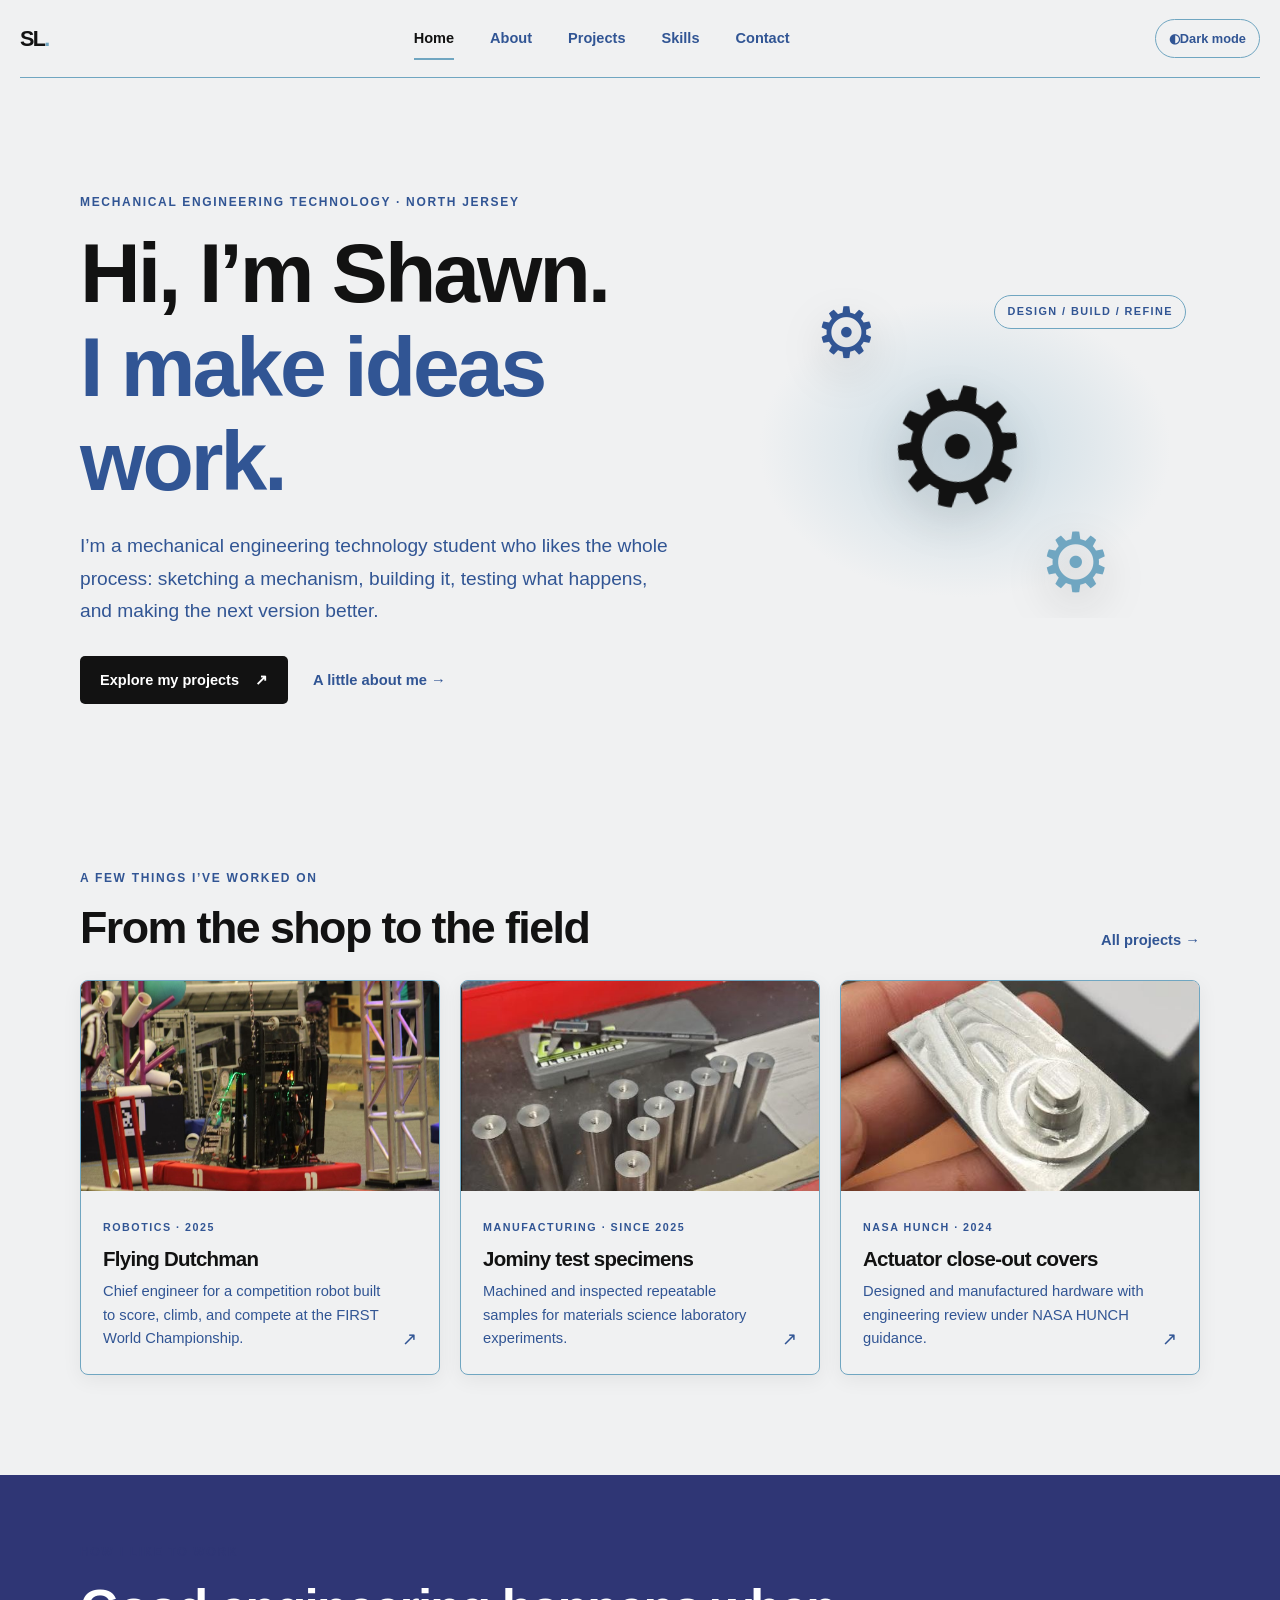
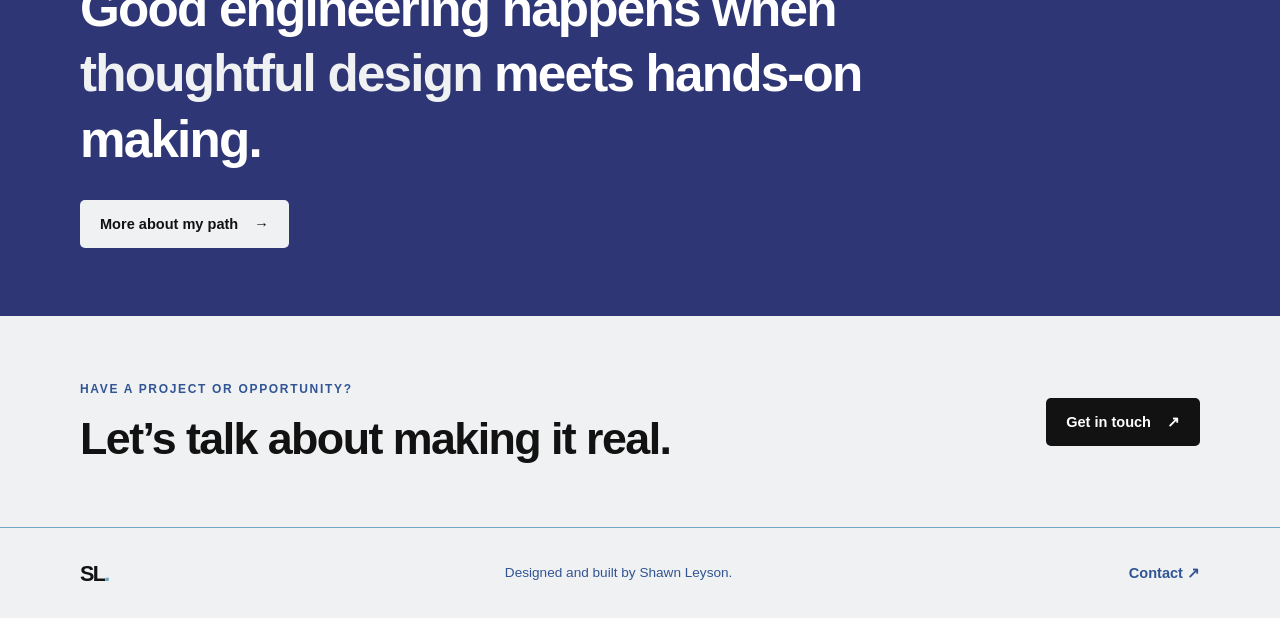
==== index.html @ c5458a5a "Remove orbit rings and mesh hero gears" ====
<!doctype html>
<html lang="en">
<head>
  <meta charset="utf-8">
  <meta name="viewport" content="width=device-width, initial-scale=1">
  <meta name="description" content="Shawn Leyson is a mechanical engineering technology student who enjoys turning designs into working parts and machines.">
  <title>Shawn Leyson | Mechanical Engineering Technology</title>
  <link rel="stylesheet" href="styles.css">
  <script src="script.js" defer></script>
</head>
<body>
  <a class="skip-link" href="#main">Skip to content</a>
  <header class="site-header">
    <a class="brand" href="index.html" aria-label="Shawn Leyson, home">SL<span>.</span></a>
    <button class="menu-toggle" type="button" aria-expanded="false" aria-controls="site-nav"><span class="menu-icon" aria-hidden="true"></span><span class="sr-only">Open navigation</span></button>
    <nav class="site-nav" id="site-nav" aria-label="Main navigation">
      <a aria-current="page" href="index.html">Home</a><a href="about.html">About</a><a href="projects.html">Projects</a><a href="skills.html">Skills</a><a href="contact.html">Contact</a>
    </nav>
    <button class="theme-toggle" type="button" aria-pressed="false"><span aria-hidden="true">◐</span> <span class="theme-label">Dark mode</span></button>
  </header>
  <main id="main">
    <!-- MOVEABLE SECTION: hero. Reorder or move this section to another page. -->
    <section class="hero wrap">
      <div class="hero-copy">
        <p class="eyebrow">Mechanical engineering technology · North Jersey</p>
        <h1>Hi, I’m Shawn.<br><span>I make ideas work.</span></h1>
        <p class="lede">I’m a mechanical engineering technology student who likes the whole process: sketching a mechanism, building it, testing what happens, and making the next version better.</p>
        <div class="button-row"><a class="button button-primary" href="projects.html">Explore my projects <span aria-hidden="true">↗</span></a><a class="text-link" href="about.html">A little about me <span aria-hidden="true">→</span></a></div>
      </div>
      <div class="hero-art" aria-hidden="true"><div class="gear gear-large">⚙</div><div class="gear gear-small">⚙</div><div class="gear gear-medium">⚙</div><span class="art-label">design / build / refine</span></div>
    </section>

    <!-- MOVEABLE SECTION: selected work. Edit project cards in projects.html. -->
    <section class="section wrap">
      <div class="section-heading"><div><p class="eyebrow">A few things I’ve worked on</p><h2>From the shop to the field</h2></div><a class="text-link" href="projects.html">All projects <span aria-hidden="true">→</span></a></div>
      <div class="project-grid">
        <a class="project-card" href="projects.html#robot-2025"><img src="assets/flying-dutchman-competition.jpg" alt="MORT 11's Flying Dutchman robot at a competition"><div class="card-body"><span class="card-kicker">Robotics · 2025</span><h3>Flying Dutchman</h3><p>Chief engineer for a competition robot built to score, climb, and compete at the FIRST World Championship.</p><span class="card-arrow" aria-hidden="true">↗</span></div></a>
        <a class="project-card" href="projects.html#jominy-specimens"><img src="assets/jominy-specimen-batch.jpg" alt="A batch of machined Jominy specimens arranged beside a digital caliper"><div class="card-body"><span class="card-kicker">Manufacturing · Since 2025</span><h3>Jominy test specimens</h3><p>Machined and inspected repeatable samples for materials science laboratory experiments.</p><span class="card-arrow" aria-hidden="true">↗</span></div></a>
        <a class="project-card" href="projects.html#hunch-covers"><img src="assets/hunch-actuator-cover.jpg" alt="Finished machined aluminum actuator cover held for inspection"><div class="card-body"><span class="card-kicker">NASA HUNCH · 2024</span><h3>Actuator close-out covers</h3><p>Designed and manufactured hardware with engineering review under NASA HUNCH guidance.</p><span class="card-arrow" aria-hidden="true">↗</span></div></a>
      </div>
    </section>

    <!-- MOVEABLE SECTION: short profile. Full background is on about.html. -->
    <section class="statement-band"><div class="wrap statement-inner"><p class="eyebrow">How I like to work</p><p class="statement">Good engineering happens when <em>thoughtful design</em> meets hands-on making.</p><a class="button button-light" href="about.html">More about my path <span aria-hidden="true">→</span></a></div></section>
    <!-- MOVEABLE SECTION: call to action. -->
    <section class="cta wrap"><div><p class="eyebrow">Have a project or opportunity?</p><h2>Let’s talk about making it real.</h2></div><a class="button button-primary" href="contact.html">Get in touch <span aria-hidden="true">↗</span></a></section>
  </main>
  <footer class="site-footer"><div class="wrap footer-inner"><a class="brand" href="index.html">SL<span>.</span></a><p>Designed and built by Shawn Leyson.</p><a href="contact.html">Contact <span aria-hidden="true">↗</span></a></div></footer>
</body>
</html>
---- styles.css ----
/* Shawn Leyson portfolio: move sections in the page HTML; edit visual tokens here. */
:root{color-scheme:light;--plum:#121212;--slate:#315594;--mauve:#70A6C1;--rose:#2F3675;--cream:#F0F1F2;--paper:#F0F1F2;--ink:#121212;--muted:#315594;--line:#70A6C1;--card:#F0F1F2;--shadow:0 18px 50px rgba(18,18,18,.12);--max:1120px;--sans:Inter,"Segoe UI",Roboto,"Helvetica Neue",Arial,sans-serif}
*{box-sizing:border-box}html{scroll-behavior:smooth}body{margin:0;background:var(--paper);color:var(--ink);font-family:var(--sans);font-size:16px;line-height:1.65}a{color:inherit}img{display:block;max-width:100%}.wrap{width:min(var(--max),calc(100% - 40px));margin-inline:auto}.sr-only{position:absolute;width:1px;height:1px;padding:0;margin:-1px;overflow:hidden;clip:rect(0,0,0,0);white-space:nowrap;border:0}.skip-link{position:absolute;top:-60px;left:16px;z-index:20;background:var(--plum);color:#fff;padding:10px 16px;border-radius:0 0 8px 8px}.skip-link:focus{top:0}:focus-visible{outline:3px solid #315594;outline-offset:4px;border-radius:3px}
.site-header{min-height:78px;width:min(1280px,calc(100% - 40px));margin:auto;display:flex;align-items:center;gap:28px;border-bottom:1px solid var(--line)}.brand{font-size:1.35rem;font-weight:850;letter-spacing:-.08em;text-decoration:none;color:var(--plum)}.brand span{color:#70A6C1}.site-nav{display:flex;align-items:center;justify-content:center;gap:clamp(15px,3vw,36px);margin-inline:auto}.site-nav a,.site-footer a:not(.brand){font-size:.91rem;text-decoration:none;color:var(--slate);font-weight:650}.site-nav a:hover,.site-nav a[aria-current=page]{color:var(--plum)}.site-nav a[aria-current=page]{box-shadow:inset 0 -2px #70A6C1;padding-block:9px}.theme-toggle,.menu-toggle{font:inherit;color:var(--slate);background:transparent;border:1px solid var(--line);border-radius:999px;padding:8px 13px;cursor:pointer}.theme-toggle{display:none;font-size:.8rem;font-weight:650}.js-enabled .theme-toggle{display:inline-flex}.menu-toggle{display:none}
h1,h2,h3,p{margin-top:0}h1,h2,h3{line-height:1.12;letter-spacing:-.035em}h1{font-size:clamp(2.8rem,7vw,5.25rem);margin-bottom:22px;font-weight:800}h1 span,.page-intro h1 span{color:var(--slate)}h2{font-size:clamp(1.8rem,4vw,2.8rem);margin-bottom:14px}h3{font-size:1.28rem;margin-bottom:9px}p{margin-bottom:16px}.eyebrow,.card-kicker{font-size:.75rem;text-transform:uppercase;letter-spacing:.14em;font-weight:750;color:var(--slate)}.eyebrow{margin-bottom:13px}.lede{font-size:clamp(1.06rem,1.5vw,1.23rem);line-height:1.7;color:var(--muted);max-width:650px}.hero{display:grid;grid-template-columns:1.12fr .88fr;gap:52px;align-items:center;padding-block:88px 100px;min-height:570px}.hero-copy{padding-block:15px}.hero-art{height:340px;position:relative;display:grid;place-items:center;background:radial-gradient(ellipse at center,rgba(112,166,193,.30),rgba(240,241,242,.35) 62%,transparent 63%);overflow:hidden}.gear{position:absolute;color:var(--plum);filter:drop-shadow(0 16px 20px rgba(18,18,18,.18));line-height:1}.gear-large{font-size:165px;left:calc(50% - 82px);top:calc(50% - 82px);transform:rotate(12deg)}.gear-small{font-size:70px;left:calc(50% - 150px);top:calc(50% - 150px);color:var(--slate)}.gear-medium{font-size:82px;left:calc(50% + 74px);top:calc(50% + 74px);color:var(--mauve)}.gear-large{animation:gear-turn-large 12s linear infinite}.gear-small{animation:gear-turn-small 28s linear infinite}.gear-medium{animation:gear-turn-medium 24s linear infinite}@keyframes gear-turn-medium{from{transform:rotate(10deg)}to{transform:rotate(-350deg)}}@keyframes gear-turn-large{from{transform:rotate(12deg)}to{transform:rotate(372deg)}}@keyframes gear-turn-small{from{transform:rotate(0)}to{transform:rotate(-360deg)}}.art-label{position:absolute;right:3%;top:5%;padding:7px 12px;background:var(--paper);border:1px solid var(--line);border-radius:20px;font-size:.68rem;text-transform:uppercase;letter-spacing:.13em;color:var(--slate);font-weight:700}.button-row{display:flex;align-items:center;gap:25px;flex-wrap:wrap;margin-top:28px}.button{min-height:48px;display:inline-flex;align-items:center;justify-content:center;gap:16px;padding:12px 20px;border-radius:5px;text-decoration:none;font-size:.91rem;font-weight:700;transition:transform .18s ease,background .18s ease}.button:hover{transform:translateY(-2px)}.button-primary{background:var(--plum);color:#fff}.button-primary:hover{background:#2F3675}.button-light{background:var(--cream);color:var(--plum)}.text-link{font-weight:700;text-decoration:none;color:var(--slate);font-size:.92rem}.text-link:hover{text-decoration:underline;text-underline-offset:4px}
.section{padding-block:30px 100px}.section-heading{display:flex;align-items:end;justify-content:space-between;gap:24px;margin-bottom:28px}.section-heading h2{margin-bottom:0}.project-grid{display:grid;grid-template-columns:repeat(3,1fr);gap:20px}.project-card{position:relative;background:var(--card);border:1px solid var(--line);border-radius:8px;overflow:hidden;text-decoration:none;box-shadow:0 5px 20px rgba(18,18,18,.06);transition:transform .2s ease,box-shadow .2s ease}.project-card:hover{transform:translateY(-4px);box-shadow:var(--shadow)}.project-card img{width:100%;height:210px;object-fit:cover;background:var(--cream)}.card-body{padding:22px 22px 24px}.card-kicker{font-size:.67rem}.card-body h3{margin:9px 0}.card-body p{font-size:.92rem;line-height:1.58;color:var(--muted);margin:0;max-width:35ch}.card-arrow{position:absolute;right:22px;bottom:20px;color:var(--slate);font-size:1.1rem}.statement-band{background:var(--rose);color:#fff;padding-block:68px}.statement-inner{max-width:var(--max)}.statement-band .eyebrow{color:var(--rose)}.statement{font-size:clamp(2rem,4vw,3.4rem);line-height:1.28;letter-spacing:-.035em;font-weight:650;max-width:850px;margin-bottom:28px}.statement em{font-style:normal;color:#F0F1F2}.cta{padding:64px 0;display:flex;align-items:center;justify-content:space-between;gap:24px}.cta h2{max-width:680px;margin-bottom:0}.site-footer{border-top:1px solid var(--line)}.footer-inner{min-height:90px;display:flex;align-items:center;justify-content:space-between;gap:20px}.footer-inner p{font-size:.85rem;color:var(--muted);margin:0}.footer-inner a:not(.brand){font-weight:700;text-decoration:none}
.page-main{padding-top:66px}.page-intro{padding:15px 0 64px;max-width:820px}.page-intro h1{font-size:clamp(2.7rem,6vw,4.7rem)}.content-section{padding:38px 0 55px;border-top:1px solid var(--line)}.timeline{display:grid;gap:0}.timeline-item{display:grid;grid-template-columns:145px 1fr;gap:26px;padding:24px 0;border-bottom:1px solid var(--line)}.timeline-date{font-size:.82rem;font-weight:750;color:var(--slate);padding-top:2px}.timeline-item h3{margin-bottom:7px}.subhead{color:var(--slate);font-weight:650;font-size:.94rem;margin-bottom:9px}.timeline-item p:last-child{color:var(--muted);margin-bottom:0}.experience-grid{display:grid;grid-template-columns:repeat(2,1fr);gap:20px}.info-card,.skill-card{padding:26px;border-radius:7px;border:1px solid var(--line);background:var(--card)}.info-card .card-kicker{display:block;margin-bottom:11px}.info-card ul,.project-copy ul{color:var(--muted);padding-left:20px;margin:14px 0 0}.info-card li,.project-copy li{padding-left:3px;margin-bottom:7px}.two-column{display:grid;grid-template-columns:1fr 1fr;gap:50px}.two-column p{color:var(--muted)}
.project-list{display:grid;gap:26px}.project-feature{display:grid;grid-template-columns:.95fr 1.05fr;gap:36px;align-items:center;padding:28px;background:var(--card);border:1px solid var(--line);border-radius:8px;scroll-margin-top:24px}.project-feature:nth-child(even){grid-template-columns:1.05fr .95fr}.project-feature:nth-child(even)>.project-gallery{order:2}.project-gallery{display:grid;grid-template-columns:repeat(2,minmax(0,1fr));gap:10px}.project-gallery figure{min-width:0;margin:0}.project-gallery img{width:100%;aspect-ratio:1/1;object-fit:contain;border-radius:5px;background:var(--cream)}.project-gallery figcaption{margin-top:7px;color:var(--muted);font-size:.72rem;line-height:1.4}.project-copy h2{margin:7px 0}.project-copy .subhead{margin-bottom:14px}.project-copy>p:not(.eyebrow):not(.subhead):not(.project-result){color:var(--muted)}.project-copy ul{margin-top:12px}.project-result{border-left:3px solid var(--rose);padding:11px 14px;margin:18px 0 0;background:rgba(112,166,193,.18);font-size:.91rem;font-weight:650}.skill-grid{display:grid;grid-template-columns:repeat(2,1fr);gap:18px}.skill-card{position:relative;min-height:240px;padding:30px}.skill-number{display:inline-grid;place-items:center;width:35px;height:35px;border-radius:50%;background:var(--cream);color:var(--slate);font-size:.77rem;font-weight:800;margin-bottom:20px}.skill-card h2{font-size:1.65rem}.skill-card p{color:var(--muted);max-width:55ch}.tag-list{list-style:none;padding:0;margin:20px 0 0;display:flex;flex-wrap:wrap;gap:8px}.tag-list li{border:1px solid var(--line);border-radius:30px;padding:5px 11px;font-size:.78rem;color:var(--slate);background:var(--paper)}.skill-card-note{background:var(--cream)}.skill-card-note .text-link{display:inline-block;margin-top:10px}
.contact-main{padding-bottom:40px}.contact-panel{display:grid;grid-template-columns:.9fr 1.1fr;gap:50px;padding:38px;background:var(--cream);border-radius:8px}.contact-panel h2{font-size:clamp(1.7rem,3vw,2.45rem)}.contact-note{color:var(--muted);max-width:40ch}.contact-links{display:grid;align-content:center;gap:12px}.contact-link{display:flex;align-items:center;justify-content:space-between;gap:15px;padding:18px 20px;background:var(--card);border:1px solid var(--line);border-radius:5px;text-decoration:none}.contact-link small,.contact-link strong{display:block}.contact-link small{color:var(--slate);font-size:.72rem;text-transform:uppercase;letter-spacing:.1em;font-weight:750}.contact-link strong{font-size:1rem;overflow-wrap:anywhere}.contact-link>span:last-child{font-size:1.25rem;color:var(--slate)}.contact-footnote{padding:38px 0 5px;max-width:700px}.contact-footnote p:last-child{color:var(--muted)}
body.dark{color-scheme:dark;--paper:#121212;--cream:#2F3675;--ink:#F0F1F2;--slate:#70A6C1;--muted:#F0F1F2;--line:#315594;--card:#2F3675;--plum:#121212;--rose:#2F3675;--shadow:0 18px 50px rgba(0,0,0,.25)}body.dark .site-header,body.dark .site-footer{border-color:var(--line)}body.dark .brand{color:#F0F1F2}body.dark .button-primary{background:#315594;color:#F0F1F2}body.dark .button-primary:hover{background:#70A6C1;color:#121212}body.dark .statement-band{background:#121212}body.dark .project-result{background:rgba(112,166,193,.18)}body.dark .gear{color:#70A6C1}body.dark .art-label{background:#2F3675;color:var(--ink)}body.dark .theme-toggle{color:var(--ink)}
@media(min-width:1200px){.hero{padding-block:100px 120px}}@media(max-width:760px){.wrap{width:min(var(--max),calc(100% - 36px))}.site-header{width:calc(100% - 36px);min-height:70px;gap:12px;position:relative;flex-wrap:wrap;padding-block:10px}.brand{margin-right:auto}body.js-enabled .menu-toggle{display:inline-flex;order:2;width:42px;height:42px;align-items:center;justify-content:center}.menu-icon,.menu-icon:before,.menu-icon:after{display:block;width:17px;height:2px;background:var(--plum);position:relative}.menu-icon:before,.menu-icon:after{content:"";position:absolute;left:0}.menu-icon:before{top:-6px}.menu-icon:after{top:6px}.menu-toggle[aria-expanded=true] .menu-icon{background:transparent}.menu-toggle[aria-expanded=true] .menu-icon:before{top:0;transform:rotate(45deg)}.menu-toggle[aria-expanded=true] .menu-icon:after{top:0;transform:rotate(-45deg)}.site-nav{order:4;display:flex;flex-wrap:wrap;gap:7px 16px;width:100%;padding:8px 0 12px}.site-nav a{padding:6px 2px}.site-nav a[aria-current=page]{box-shadow:none}.theme-toggle{order:3;padding:8px 10px;font-size:0}.theme-toggle>span:first-child{font-size:1rem}body.js-enabled .site-nav{display:none;position:absolute;z-index:10;left:0;right:0;top:69px;width:auto;padding:14px 18px 18px;background:var(--paper);border:1px solid var(--line);border-radius:0 0 7px 7px;box-shadow:var(--shadow);align-items:stretch}body.js-enabled .site-nav.is-open{display:grid;gap:0}body.js-enabled .site-nav a{padding:11px 4px}.hero{grid-template-columns:1fr;gap:10px;padding-block:64px 50px;min-height:0}.hero-art{height:270px;grid-row:1}.gear-large{font-size:130px;left:calc(50% - 65px);top:calc(50% - 65px)}.gear-small{font-size:54px;left:calc(50% - 117px);top:calc(50% - 117px)}.gear-medium{font-size:64px;left:calc(50% + 58px);top:calc(50% + 58px)}.hero-copy{padding:5px 0 15px}.project-grid{grid-template-columns:1fr}.project-card img{height:230px}.section{padding-block:30px 70px}.section-heading{align-items:start}.cta{padding:48px 0;align-items:start;flex-direction:column}.footer-inner{padding-block:18px;flex-wrap:wrap}.footer-inner p{order:3;width:100%}.page-main{padding-top:48px}.page-intro{padding-bottom:42px}.timeline-item{grid-template-columns:1fr;gap:7px}.experience-grid,.two-column,.skill-grid{grid-template-columns:1fr}.two-column{gap:18px}.project-feature,.project-feature:nth-child(even){grid-template-columns:1fr;gap:22px;padding:18px}.project-feature:nth-child(even)>.project-gallery{order:0}.project-gallery{grid-template-columns:repeat(2,minmax(0,1fr));gap:8px}.project-gallery figcaption{font-size:.68rem}.contact-panel{grid-template-columns:1fr;gap:24px;padding:25px 20px}}
@media(prefers-reduced-motion:reduce){html{scroll-behavior:auto}*,*::before,*::after{transition:none!important;animation:none!important}}
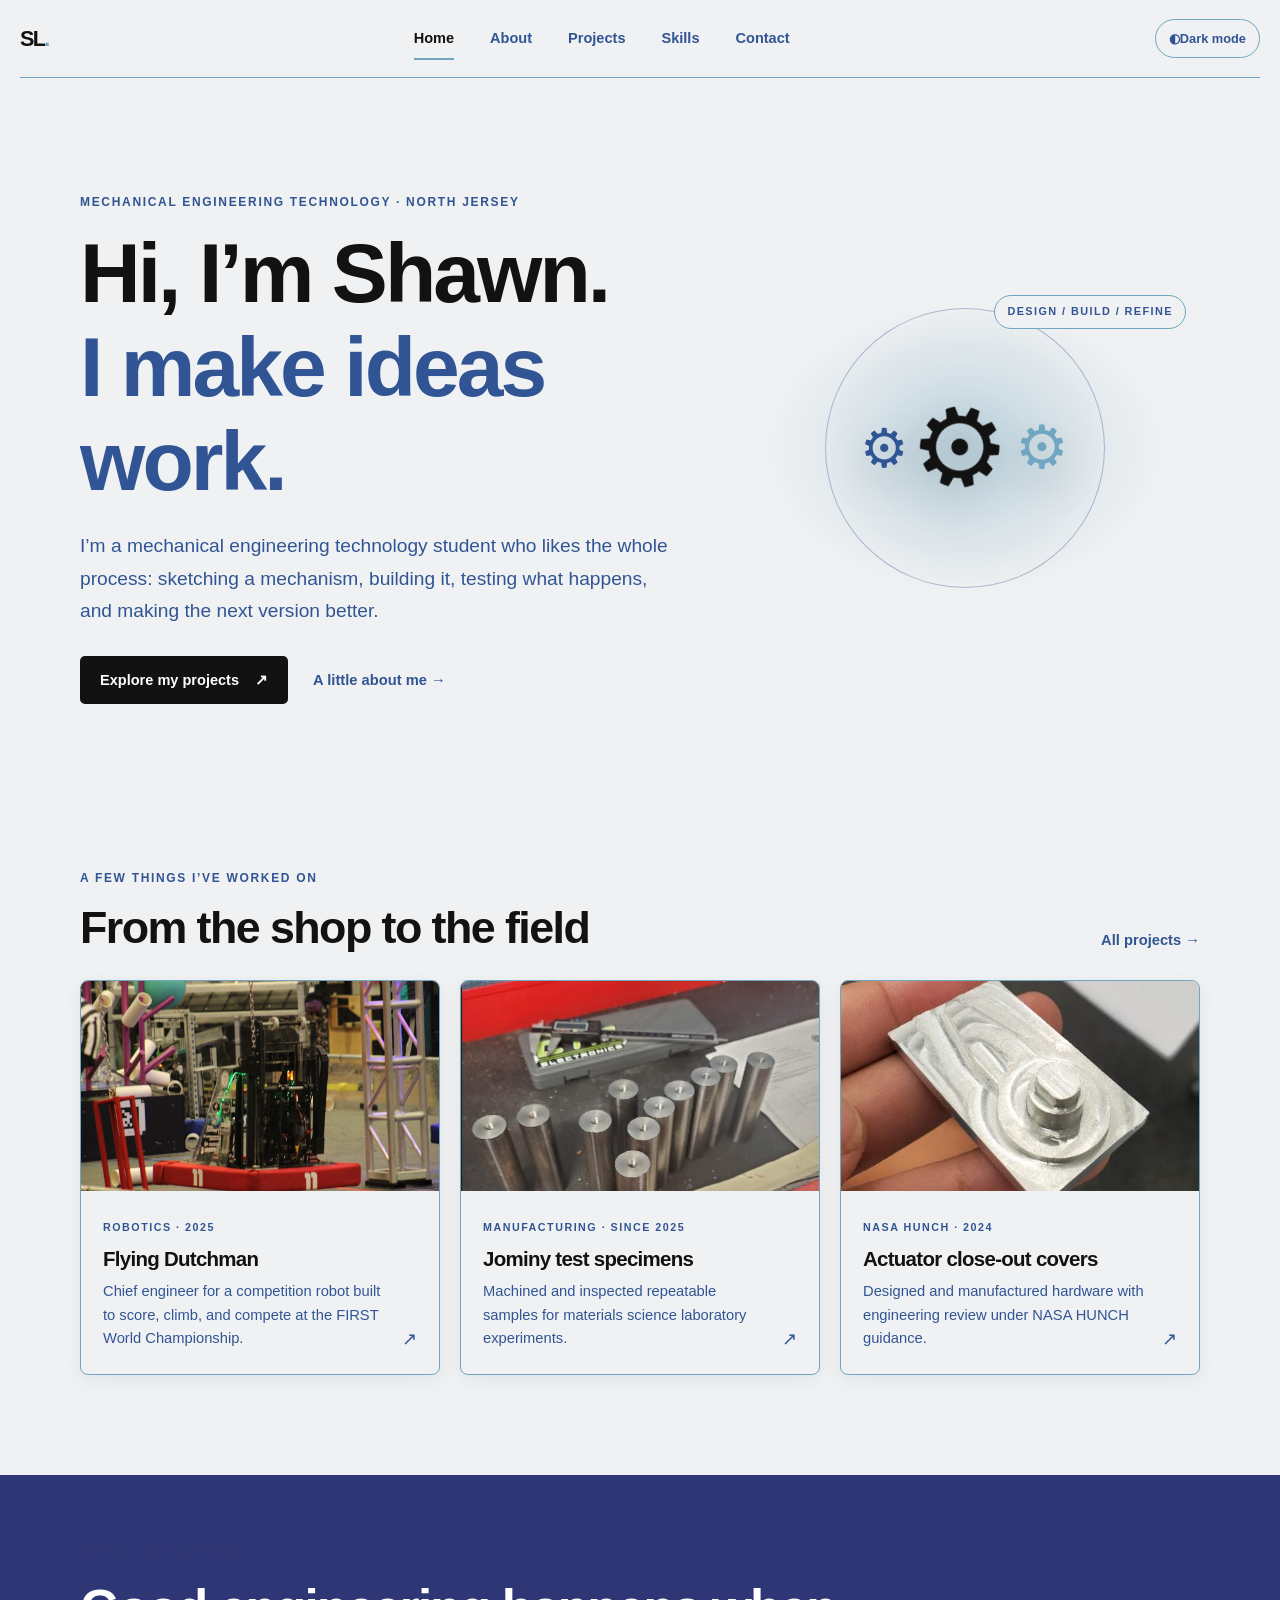
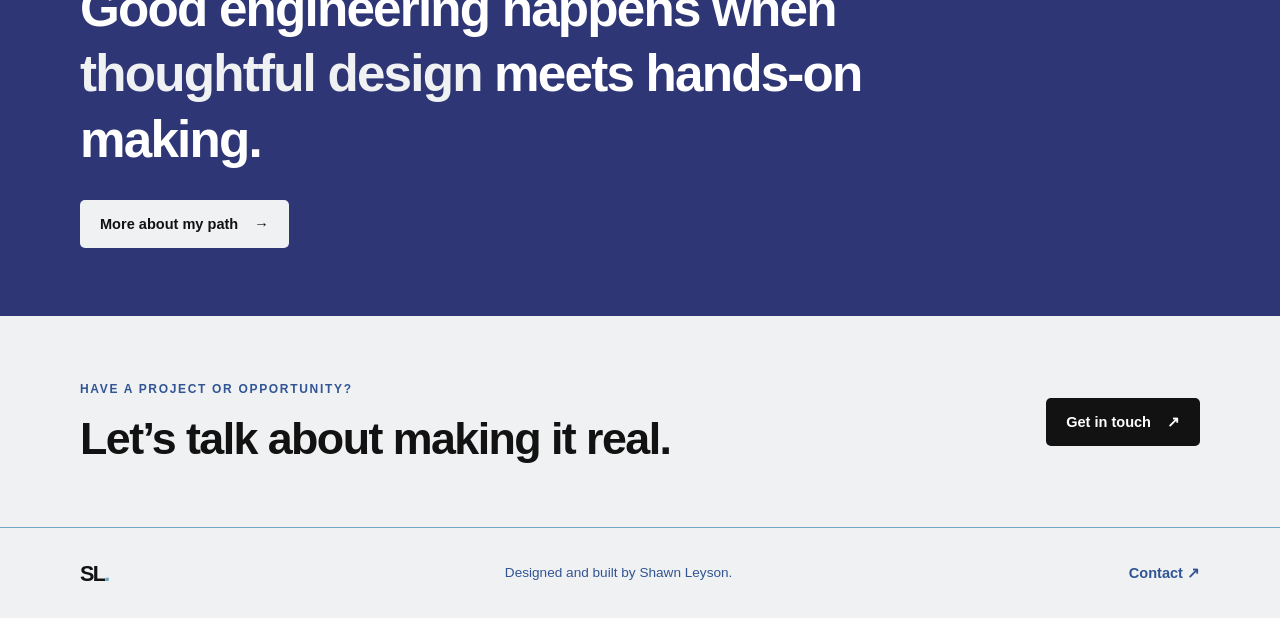
==== commit 56455399: "Center meshed gears within circular backdrop" ====
--- a/index.html
+++ b/index.html
@@ -27,7 +27,7 @@
         <p class="lede">I’m a mechanical engineering technology student who likes the whole process: sketching a mechanism, building it, testing what happens, and making the next version better.</p>
         <div class="button-row"><a class="button button-primary" href="projects.html">Explore my projects <span aria-hidden="true">↗</span></a><a class="text-link" href="about.html">A little about me <span aria-hidden="true">→</span></a></div>
       </div>
-      <div class="hero-art" aria-hidden="true"><div class="gear gear-large">⚙</div><div class="gear gear-small">⚙</div><div class="gear gear-medium">⚙</div><span class="art-label">design / build / refine</span></div>
+      <div class="hero-art" aria-hidden="true"><div class="gear-circle"></div><div class="gear gear-large">⚙</div><div class="gear gear-small">⚙</div><div class="gear gear-medium">⚙</div><span class="art-label">design / build / refine</span></div>
     </section>
 
     <!-- MOVEABLE SECTION: selected work. Edit project cards in projects.html. -->
--- a/styles.css
+++ b/styles.css
@@ -2,11 +2,11 @@
 :root{color-scheme:light;--plum:#121212;--slate:#315594;--mauve:#70A6C1;--rose:#2F3675;--cream:#F0F1F2;--paper:#F0F1F2;--ink:#121212;--muted:#315594;--line:#70A6C1;--card:#F0F1F2;--shadow:0 18px 50px rgba(18,18,18,.12);--max:1120px;--sans:Inter,"Segoe UI",Roboto,"Helvetica Neue",Arial,sans-serif}
 *{box-sizing:border-box}html{scroll-behavior:smooth}body{margin:0;background:var(--paper);color:var(--ink);font-family:var(--sans);font-size:16px;line-height:1.65}a{color:inherit}img{display:block;max-width:100%}.wrap{width:min(var(--max),calc(100% - 40px));margin-inline:auto}.sr-only{position:absolute;width:1px;height:1px;padding:0;margin:-1px;overflow:hidden;clip:rect(0,0,0,0);white-space:nowrap;border:0}.skip-link{position:absolute;top:-60px;left:16px;z-index:20;background:var(--plum);color:#fff;padding:10px 16px;border-radius:0 0 8px 8px}.skip-link:focus{top:0}:focus-visible{outline:3px solid #315594;outline-offset:4px;border-radius:3px}
 .site-header{min-height:78px;width:min(1280px,calc(100% - 40px));margin:auto;display:flex;align-items:center;gap:28px;border-bottom:1px solid var(--line)}.brand{font-size:1.35rem;font-weight:850;letter-spacing:-.08em;text-decoration:none;color:var(--plum)}.brand span{color:#70A6C1}.site-nav{display:flex;align-items:center;justify-content:center;gap:clamp(15px,3vw,36px);margin-inline:auto}.site-nav a,.site-footer a:not(.brand){font-size:.91rem;text-decoration:none;color:var(--slate);font-weight:650}.site-nav a:hover,.site-nav a[aria-current=page]{color:var(--plum)}.site-nav a[aria-current=page]{box-shadow:inset 0 -2px #70A6C1;padding-block:9px}.theme-toggle,.menu-toggle{font:inherit;color:var(--slate);background:transparent;border:1px solid var(--line);border-radius:999px;padding:8px 13px;cursor:pointer}.theme-toggle{display:none;font-size:.8rem;font-weight:650}.js-enabled .theme-toggle{display:inline-flex}.menu-toggle{display:none}
-h1,h2,h3,p{margin-top:0}h1,h2,h3{line-height:1.12;letter-spacing:-.035em}h1{font-size:clamp(2.8rem,7vw,5.25rem);margin-bottom:22px;font-weight:800}h1 span,.page-intro h1 span{color:var(--slate)}h2{font-size:clamp(1.8rem,4vw,2.8rem);margin-bottom:14px}h3{font-size:1.28rem;margin-bottom:9px}p{margin-bottom:16px}.eyebrow,.card-kicker{font-size:.75rem;text-transform:uppercase;letter-spacing:.14em;font-weight:750;color:var(--slate)}.eyebrow{margin-bottom:13px}.lede{font-size:clamp(1.06rem,1.5vw,1.23rem);line-height:1.7;color:var(--muted);max-width:650px}.hero{display:grid;grid-template-columns:1.12fr .88fr;gap:52px;align-items:center;padding-block:88px 100px;min-height:570px}.hero-copy{padding-block:15px}.hero-art{height:340px;position:relative;display:grid;place-items:center;background:radial-gradient(ellipse at center,rgba(112,166,193,.30),rgba(240,241,242,.35) 62%,transparent 63%);overflow:hidden}.gear{position:absolute;color:var(--plum);filter:drop-shadow(0 16px 20px rgba(18,18,18,.18));line-height:1}.gear-large{font-size:165px;left:calc(50% - 82px);top:calc(50% - 82px);transform:rotate(12deg)}.gear-small{font-size:70px;left:calc(50% - 150px);top:calc(50% - 150px);color:var(--slate)}.gear-medium{font-size:82px;left:calc(50% + 74px);top:calc(50% + 74px);color:var(--mauve)}.gear-large{animation:gear-turn-large 12s linear infinite}.gear-small{animation:gear-turn-small 28s linear infinite}.gear-medium{animation:gear-turn-medium 24s linear infinite}@keyframes gear-turn-medium{from{transform:rotate(10deg)}to{transform:rotate(-350deg)}}@keyframes gear-turn-large{from{transform:rotate(12deg)}to{transform:rotate(372deg)}}@keyframes gear-turn-small{from{transform:rotate(0)}to{transform:rotate(-360deg)}}.art-label{position:absolute;right:3%;top:5%;padding:7px 12px;background:var(--paper);border:1px solid var(--line);border-radius:20px;font-size:.68rem;text-transform:uppercase;letter-spacing:.13em;color:var(--slate);font-weight:700}.button-row{display:flex;align-items:center;gap:25px;flex-wrap:wrap;margin-top:28px}.button{min-height:48px;display:inline-flex;align-items:center;justify-content:center;gap:16px;padding:12px 20px;border-radius:5px;text-decoration:none;font-size:.91rem;font-weight:700;transition:transform .18s ease,background .18s ease}.button:hover{transform:translateY(-2px)}.button-primary{background:var(--plum);color:#fff}.button-primary:hover{background:#2F3675}.button-light{background:var(--cream);color:var(--plum)}.text-link{font-weight:700;text-decoration:none;color:var(--slate);font-size:.92rem}.text-link:hover{text-decoration:underline;text-underline-offset:4px}
+h1,h2,h3,p{margin-top:0}h1,h2,h3{line-height:1.12;letter-spacing:-.035em}h1{font-size:clamp(2.8rem,7vw,5.25rem);margin-bottom:22px;font-weight:800}h1 span,.page-intro h1 span{color:var(--slate)}h2{font-size:clamp(1.8rem,4vw,2.8rem);margin-bottom:14px}h3{font-size:1.28rem;margin-bottom:9px}p{margin-bottom:16px}.eyebrow,.card-kicker{font-size:.75rem;text-transform:uppercase;letter-spacing:.14em;font-weight:750;color:var(--slate)}.eyebrow{margin-bottom:13px}.lede{font-size:clamp(1.06rem,1.5vw,1.23rem);line-height:1.7;color:var(--muted);max-width:650px}.hero{display:grid;grid-template-columns:1.12fr .88fr;gap:52px;align-items:center;padding-block:88px 100px;min-height:570px}.hero-copy{padding-block:15px}.hero-art{height:340px;position:relative;display:grid;place-items:center;background:radial-gradient(ellipse at center,rgba(112,166,193,.30),rgba(240,241,242,.35) 62%,transparent 63%);overflow:hidden}.gear-circle{position:absolute;width:280px;aspect-ratio:1;border:1px solid rgba(49,85,148,.35);border-radius:50%;background:radial-gradient(circle,rgba(112,166,193,.14),transparent 70%)}.gear{position:absolute;color:var(--plum);filter:drop-shadow(0 16px 20px rgba(18,18,18,.18));line-height:1}.gear-large{font-size:110px;left:calc(50% - 55px);top:calc(50% - 55px);transform:rotate(22.5deg)}.gear-small{font-size:54px;left:calc(50% - 105px);top:calc(50% - 27px);color:var(--slate)}.gear-medium{font-size:60px;left:calc(50% + 50px);top:calc(50% - 30px);color:var(--mauve)}.gear-large{animation:gear-turn-large 12s linear infinite}.gear-small{animation:gear-turn-small 24.5s linear infinite}.gear-medium{animation:gear-turn-medium 22s linear infinite}@keyframes gear-turn-medium{from{transform:rotate(0)}to{transform:rotate(-360deg)}}@keyframes gear-turn-large{from{transform:rotate(22.5deg)}to{transform:rotate(382.5deg)}}@keyframes gear-turn-small{from{transform:rotate(0)}to{transform:rotate(-360deg)}}.art-label{position:absolute;right:3%;top:5%;padding:7px 12px;background:var(--paper);border:1px solid var(--line);border-radius:20px;font-size:.68rem;text-transform:uppercase;letter-spacing:.13em;color:var(--slate);font-weight:700}.button-row{display:flex;align-items:center;gap:25px;flex-wrap:wrap;margin-top:28px}.button{min-height:48px;display:inline-flex;align-items:center;justify-content:center;gap:16px;padding:12px 20px;border-radius:5px;text-decoration:none;font-size:.91rem;font-weight:700;transition:transform .18s ease,background .18s ease}.button:hover{transform:translateY(-2px)}.button-primary{background:var(--plum);color:#fff}.button-primary:hover{background:#2F3675}.button-light{background:var(--cream);color:var(--plum)}.text-link{font-weight:700;text-decoration:none;color:var(--slate);font-size:.92rem}.text-link:hover{text-decoration:underline;text-underline-offset:4px}
 .section{padding-block:30px 100px}.section-heading{display:flex;align-items:end;justify-content:space-between;gap:24px;margin-bottom:28px}.section-heading h2{margin-bottom:0}.project-grid{display:grid;grid-template-columns:repeat(3,1fr);gap:20px}.project-card{position:relative;background:var(--card);border:1px solid var(--line);border-radius:8px;overflow:hidden;text-decoration:none;box-shadow:0 5px 20px rgba(18,18,18,.06);transition:transform .2s ease,box-shadow .2s ease}.project-card:hover{transform:translateY(-4px);box-shadow:var(--shadow)}.project-card img{width:100%;height:210px;object-fit:cover;background:var(--cream)}.card-body{padding:22px 22px 24px}.card-kicker{font-size:.67rem}.card-body h3{margin:9px 0}.card-body p{font-size:.92rem;line-height:1.58;color:var(--muted);margin:0;max-width:35ch}.card-arrow{position:absolute;right:22px;bottom:20px;color:var(--slate);font-size:1.1rem}.statement-band{background:var(--rose);color:#fff;padding-block:68px}.statement-inner{max-width:var(--max)}.statement-band .eyebrow{color:var(--rose)}.statement{font-size:clamp(2rem,4vw,3.4rem);line-height:1.28;letter-spacing:-.035em;font-weight:650;max-width:850px;margin-bottom:28px}.statement em{font-style:normal;color:#F0F1F2}.cta{padding:64px 0;display:flex;align-items:center;justify-content:space-between;gap:24px}.cta h2{max-width:680px;margin-bottom:0}.site-footer{border-top:1px solid var(--line)}.footer-inner{min-height:90px;display:flex;align-items:center;justify-content:space-between;gap:20px}.footer-inner p{font-size:.85rem;color:var(--muted);margin:0}.footer-inner a:not(.brand){font-weight:700;text-decoration:none}
 .page-main{padding-top:66px}.page-intro{padding:15px 0 64px;max-width:820px}.page-intro h1{font-size:clamp(2.7rem,6vw,4.7rem)}.content-section{padding:38px 0 55px;border-top:1px solid var(--line)}.timeline{display:grid;gap:0}.timeline-item{display:grid;grid-template-columns:145px 1fr;gap:26px;padding:24px 0;border-bottom:1px solid var(--line)}.timeline-date{font-size:.82rem;font-weight:750;color:var(--slate);padding-top:2px}.timeline-item h3{margin-bottom:7px}.subhead{color:var(--slate);font-weight:650;font-size:.94rem;margin-bottom:9px}.timeline-item p:last-child{color:var(--muted);margin-bottom:0}.experience-grid{display:grid;grid-template-columns:repeat(2,1fr);gap:20px}.info-card,.skill-card{padding:26px;border-radius:7px;border:1px solid var(--line);background:var(--card)}.info-card .card-kicker{display:block;margin-bottom:11px}.info-card ul,.project-copy ul{color:var(--muted);padding-left:20px;margin:14px 0 0}.info-card li,.project-copy li{padding-left:3px;margin-bottom:7px}.two-column{display:grid;grid-template-columns:1fr 1fr;gap:50px}.two-column p{color:var(--muted)}
 .project-list{display:grid;gap:26px}.project-feature{display:grid;grid-template-columns:.95fr 1.05fr;gap:36px;align-items:center;padding:28px;background:var(--card);border:1px solid var(--line);border-radius:8px;scroll-margin-top:24px}.project-feature:nth-child(even){grid-template-columns:1.05fr .95fr}.project-feature:nth-child(even)>.project-gallery{order:2}.project-gallery{display:grid;grid-template-columns:repeat(2,minmax(0,1fr));gap:10px}.project-gallery figure{min-width:0;margin:0}.project-gallery img{width:100%;aspect-ratio:1/1;object-fit:contain;border-radius:5px;background:var(--cream)}.project-gallery figcaption{margin-top:7px;color:var(--muted);font-size:.72rem;line-height:1.4}.project-copy h2{margin:7px 0}.project-copy .subhead{margin-bottom:14px}.project-copy>p:not(.eyebrow):not(.subhead):not(.project-result){color:var(--muted)}.project-copy ul{margin-top:12px}.project-result{border-left:3px solid var(--rose);padding:11px 14px;margin:18px 0 0;background:rgba(112,166,193,.18);font-size:.91rem;font-weight:650}.skill-grid{display:grid;grid-template-columns:repeat(2,1fr);gap:18px}.skill-card{position:relative;min-height:240px;padding:30px}.skill-number{display:inline-grid;place-items:center;width:35px;height:35px;border-radius:50%;background:var(--cream);color:var(--slate);font-size:.77rem;font-weight:800;margin-bottom:20px}.skill-card h2{font-size:1.65rem}.skill-card p{color:var(--muted);max-width:55ch}.tag-list{list-style:none;padding:0;margin:20px 0 0;display:flex;flex-wrap:wrap;gap:8px}.tag-list li{border:1px solid var(--line);border-radius:30px;padding:5px 11px;font-size:.78rem;color:var(--slate);background:var(--paper)}.skill-card-note{background:var(--cream)}.skill-card-note .text-link{display:inline-block;margin-top:10px}
 .contact-main{padding-bottom:40px}.contact-panel{display:grid;grid-template-columns:.9fr 1.1fr;gap:50px;padding:38px;background:var(--cream);border-radius:8px}.contact-panel h2{font-size:clamp(1.7rem,3vw,2.45rem)}.contact-note{color:var(--muted);max-width:40ch}.contact-links{display:grid;align-content:center;gap:12px}.contact-link{display:flex;align-items:center;justify-content:space-between;gap:15px;padding:18px 20px;background:var(--card);border:1px solid var(--line);border-radius:5px;text-decoration:none}.contact-link small,.contact-link strong{display:block}.contact-link small{color:var(--slate);font-size:.72rem;text-transform:uppercase;letter-spacing:.1em;font-weight:750}.contact-link strong{font-size:1rem;overflow-wrap:anywhere}.contact-link>span:last-child{font-size:1.25rem;color:var(--slate)}.contact-footnote{padding:38px 0 5px;max-width:700px}.contact-footnote p:last-child{color:var(--muted)}
 body.dark{color-scheme:dark;--paper:#121212;--cream:#2F3675;--ink:#F0F1F2;--slate:#70A6C1;--muted:#F0F1F2;--line:#315594;--card:#2F3675;--plum:#121212;--rose:#2F3675;--shadow:0 18px 50px rgba(0,0,0,.25)}body.dark .site-header,body.dark .site-footer{border-color:var(--line)}body.dark .brand{color:#F0F1F2}body.dark .button-primary{background:#315594;color:#F0F1F2}body.dark .button-primary:hover{background:#70A6C1;color:#121212}body.dark .statement-band{background:#121212}body.dark .project-result{background:rgba(112,166,193,.18)}body.dark .gear{color:#70A6C1}body.dark .art-label{background:#2F3675;color:var(--ink)}body.dark .theme-toggle{color:var(--ink)}
-@media(min-width:1200px){.hero{padding-block:100px 120px}}@media(max-width:760px){.wrap{width:min(var(--max),calc(100% - 36px))}.site-header{width:calc(100% - 36px);min-height:70px;gap:12px;position:relative;flex-wrap:wrap;padding-block:10px}.brand{margin-right:auto}body.js-enabled .menu-toggle{display:inline-flex;order:2;width:42px;height:42px;align-items:center;justify-content:center}.menu-icon,.menu-icon:before,.menu-icon:after{display:block;width:17px;height:2px;background:var(--plum);position:relative}.menu-icon:before,.menu-icon:after{content:"";position:absolute;left:0}.menu-icon:before{top:-6px}.menu-icon:after{top:6px}.menu-toggle[aria-expanded=true] .menu-icon{background:transparent}.menu-toggle[aria-expanded=true] .menu-icon:before{top:0;transform:rotate(45deg)}.menu-toggle[aria-expanded=true] .menu-icon:after{top:0;transform:rotate(-45deg)}.site-nav{order:4;display:flex;flex-wrap:wrap;gap:7px 16px;width:100%;padding:8px 0 12px}.site-nav a{padding:6px 2px}.site-nav a[aria-current=page]{box-shadow:none}.theme-toggle{order:3;padding:8px 10px;font-size:0}.theme-toggle>span:first-child{font-size:1rem}body.js-enabled .site-nav{display:none;position:absolute;z-index:10;left:0;right:0;top:69px;width:auto;padding:14px 18px 18px;background:var(--paper);border:1px solid var(--line);border-radius:0 0 7px 7px;box-shadow:var(--shadow);align-items:stretch}body.js-enabled .site-nav.is-open{display:grid;gap:0}body.js-enabled .site-nav a{padding:11px 4px}.hero{grid-template-columns:1fr;gap:10px;padding-block:64px 50px;min-height:0}.hero-art{height:270px;grid-row:1}.gear-large{font-size:130px;left:calc(50% - 65px);top:calc(50% - 65px)}.gear-small{font-size:54px;left:calc(50% - 117px);top:calc(50% - 117px)}.gear-medium{font-size:64px;left:calc(50% + 58px);top:calc(50% + 58px)}.hero-copy{padding:5px 0 15px}.project-grid{grid-template-columns:1fr}.project-card img{height:230px}.section{padding-block:30px 70px}.section-heading{align-items:start}.cta{padding:48px 0;align-items:start;flex-direction:column}.footer-inner{padding-block:18px;flex-wrap:wrap}.footer-inner p{order:3;width:100%}.page-main{padding-top:48px}.page-intro{padding-bottom:42px}.timeline-item{grid-template-columns:1fr;gap:7px}.experience-grid,.two-column,.skill-grid{grid-template-columns:1fr}.two-column{gap:18px}.project-feature,.project-feature:nth-child(even){grid-template-columns:1fr;gap:22px;padding:18px}.project-feature:nth-child(even)>.project-gallery{order:0}.project-gallery{grid-template-columns:repeat(2,minmax(0,1fr));gap:8px}.project-gallery figcaption{font-size:.68rem}.contact-panel{grid-template-columns:1fr;gap:24px;padding:25px 20px}}
+@media(min-width:1200px){.hero{padding-block:100px 120px}}@media(max-width:760px){.wrap{width:min(var(--max),calc(100% - 36px))}.site-header{width:calc(100% - 36px);min-height:70px;gap:12px;position:relative;flex-wrap:wrap;padding-block:10px}.brand{margin-right:auto}body.js-enabled .menu-toggle{display:inline-flex;order:2;width:42px;height:42px;align-items:center;justify-content:center}.menu-icon,.menu-icon:before,.menu-icon:after{display:block;width:17px;height:2px;background:var(--plum);position:relative}.menu-icon:before,.menu-icon:after{content:"";position:absolute;left:0}.menu-icon:before{top:-6px}.menu-icon:after{top:6px}.menu-toggle[aria-expanded=true] .menu-icon{background:transparent}.menu-toggle[aria-expanded=true] .menu-icon:before{top:0;transform:rotate(45deg)}.menu-toggle[aria-expanded=true] .menu-icon:after{top:0;transform:rotate(-45deg)}.site-nav{order:4;display:flex;flex-wrap:wrap;gap:7px 16px;width:100%;padding:8px 0 12px}.site-nav a{padding:6px 2px}.site-nav a[aria-current=page]{box-shadow:none}.theme-toggle{order:3;padding:8px 10px;font-size:0}.theme-toggle>span:first-child{font-size:1rem}body.js-enabled .site-nav{display:none;position:absolute;z-index:10;left:0;right:0;top:69px;width:auto;padding:14px 18px 18px;background:var(--paper);border:1px solid var(--line);border-radius:0 0 7px 7px;box-shadow:var(--shadow);align-items:stretch}body.js-enabled .site-nav.is-open{display:grid;gap:0}body.js-enabled .site-nav a{padding:11px 4px}.hero{grid-template-columns:1fr;gap:10px;padding-block:64px 50px;min-height:0}.hero-art{height:270px;grid-row:1}.gear-circle{width:230px}.gear-large{font-size:98px;left:calc(50% - 49px);top:calc(50% - 49px)}.gear-small{font-size:48px;left:calc(50% - 95px);top:calc(50% - 24px)}.gear-medium{font-size:52px;left:calc(50% + 46px);top:calc(50% - 26px)}.hero-copy{padding:5px 0 15px}.project-grid{grid-template-columns:1fr}.project-card img{height:230px}.section{padding-block:30px 70px}.section-heading{align-items:start}.cta{padding:48px 0;align-items:start;flex-direction:column}.footer-inner{padding-block:18px;flex-wrap:wrap}.footer-inner p{order:3;width:100%}.page-main{padding-top:48px}.page-intro{padding-bottom:42px}.timeline-item{grid-template-columns:1fr;gap:7px}.experience-grid,.two-column,.skill-grid{grid-template-columns:1fr}.two-column{gap:18px}.project-feature,.project-feature:nth-child(even){grid-template-columns:1fr;gap:22px;padding:18px}.project-feature:nth-child(even)>.project-gallery{order:0}.project-gallery{grid-template-columns:repeat(2,minmax(0,1fr));gap:8px}.project-gallery figcaption{font-size:.68rem}.contact-panel{grid-template-columns:1fr;gap:24px;padding:25px 20px}}
 @media(prefers-reduced-motion:reduce){html{scroll-behavior:auto}*,*::before,*::after{transition:none!important;animation:none!important}}
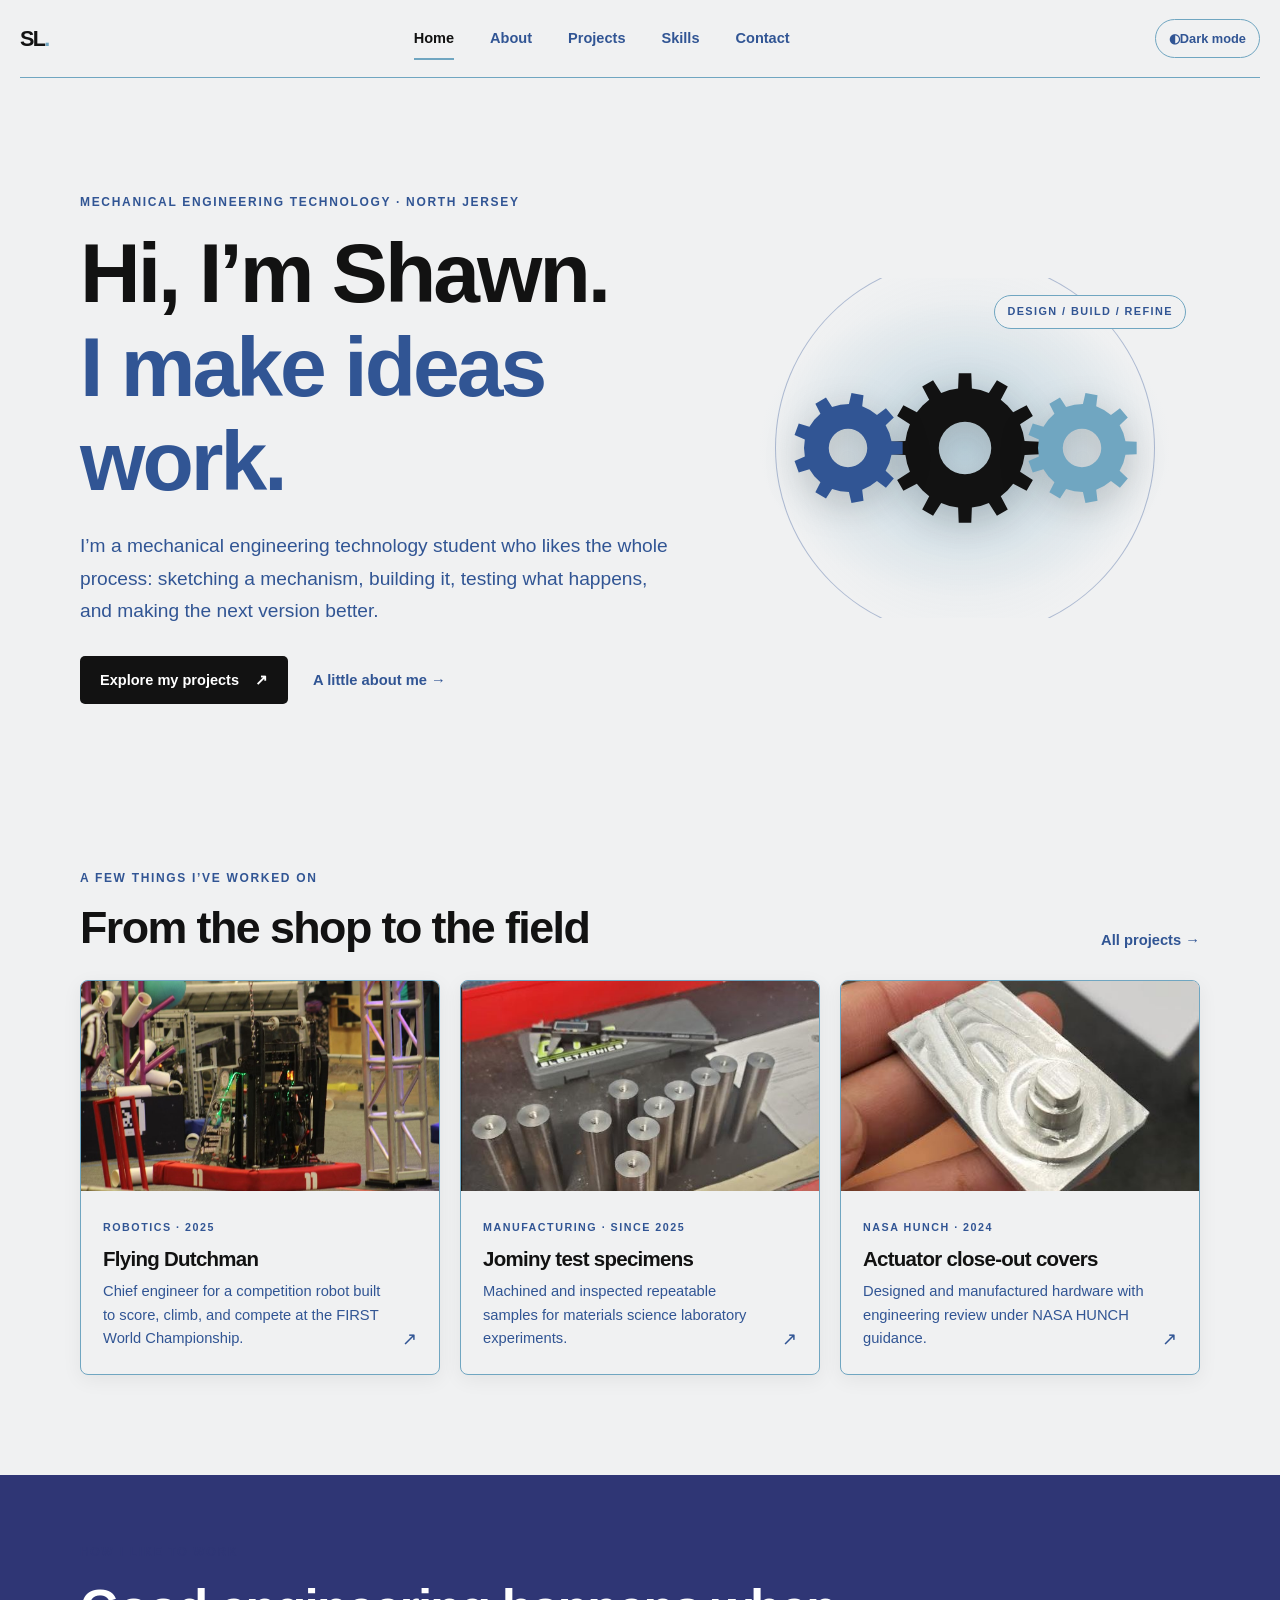
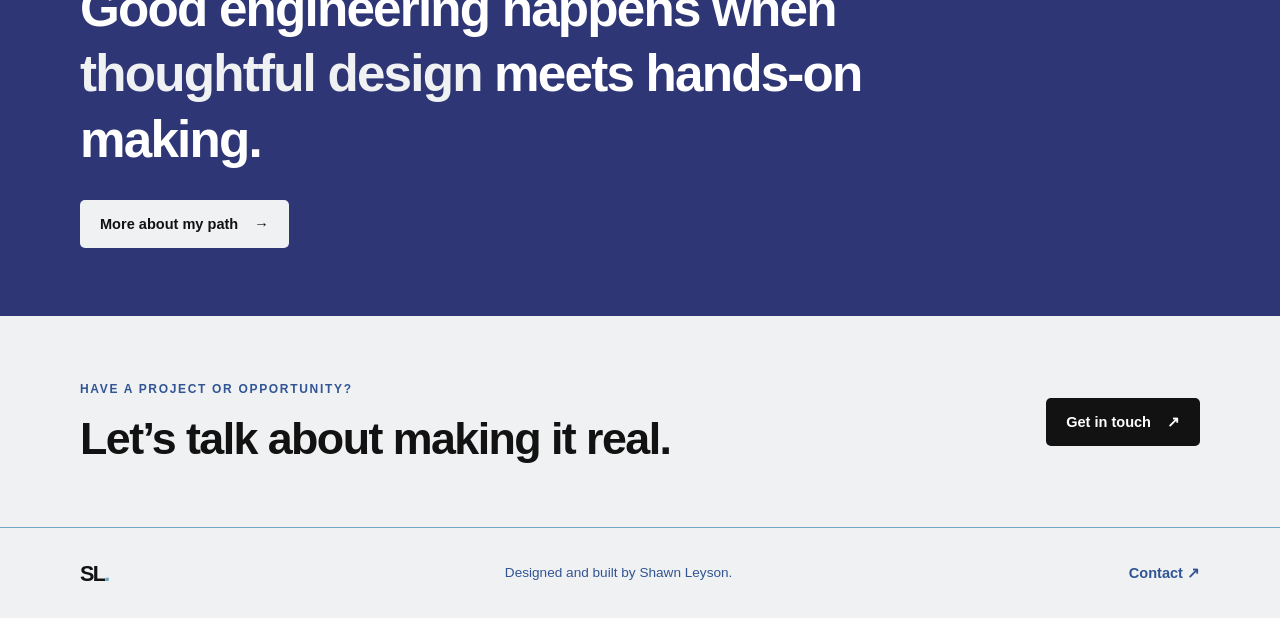
==== commit 337cc597: "Enlarge and mesh SVG hero gears" ====
--- a/index.html
+++ b/index.html
@@ -27,7 +27,7 @@
         <p class="lede">I’m a mechanical engineering technology student who likes the whole process: sketching a mechanism, building it, testing what happens, and making the next version better.</p>
         <div class="button-row"><a class="button button-primary" href="projects.html">Explore my projects <span aria-hidden="true">↗</span></a><a class="text-link" href="about.html">A little about me <span aria-hidden="true">→</span></a></div>
       </div>
-      <div class="hero-art" aria-hidden="true"><div class="gear-circle"></div><div class="gear gear-large">⚙</div><div class="gear gear-small">⚙</div><div class="gear gear-medium">⚙</div><span class="art-label">design / build / refine</span></div>
+      <div class="hero-art" aria-hidden="true"><div class="gear-circle"></div><svg class="gear gear-large" viewBox="0 0 200 200" aria-hidden="true"><path d="M 177.27 79.29 L 179.47 90.81 L 199.65 91.63 L 199.65 108.37 L 179.47 109.19 L 177.27 120.71 L 177.27 120.71 L 173.42 131.77 L 190.48 142.58 L 182.11 157.07 L 164.23 147.7 L 156.57 156.57 L 156.57 156.57 L 147.7 164.23 L 157.07 182.11 L 142.58 190.48 L 131.77 173.42 L 120.71 177.27 L 120.71 177.27 L 109.19 179.47 L 108.37 199.65 L 91.63 199.65 L 90.81 179.47 L 79.29 177.27 L 79.29 177.27 L 68.23 173.42 L 57.42 190.48 L 42.93 182.11 L 52.3 164.23 L 43.43 156.57 L 43.43 156.57 L 35.77 147.7 L 17.89 157.07 L 9.52 142.58 L 26.58 131.77 L 22.73 120.71 L 22.73 120.71 L 20.53 109.19 L 0.35 108.37 L 0.35 91.63 L 20.53 90.81 L 22.73 79.29 L 22.73 79.29 L 26.58 68.23 L 9.52 57.42 L 17.89 42.93 L 35.77 52.3 L 43.43 43.43 L 43.43 43.43 L 52.3 35.77 L 42.93 17.89 L 57.42 9.52 L 68.23 26.58 L 79.29 22.73 L 79.29 22.73 L 90.81 20.53 L 91.63 0.35 L 108.37 0.35 L 109.19 20.53 L 120.71 22.73 L 120.71 22.73 L 131.77 26.58 L 142.58 9.52 L 157.07 17.89 L 147.7 35.77 L 156.57 43.43 L 156.57 43.43 L 164.23 52.3 L 182.11 42.93 L 190.48 57.42 L 173.42 68.23 L 177.27 79.29 Z M 100 65 a 35 35 0 1 0 0 70 a 35 35 0 1 0 0 -70 Z" fill-rule="evenodd"/></svg><svg class="gear gear-small" viewBox="0 0 200 200" aria-hidden="true"><path d="M 175.18 72.64 L 179.06 87.76 L 199.38 88.85 L 199.38 111.15 L 179.06 112.24 L 175.18 127.36 L 175.18 127.36 L 168.43 141.44 L 183.29 155.34 L 168.96 172.42 L 152.7 160.19 L 140 169.28 L 140 169.28 L 125.78 175.73 L 128.23 195.93 L 106.28 199.8 L 101.68 179.98 L 86.11 178.78 L 86.11 178.78 L 71.07 174.59 L 59.97 191.64 L 40.66 180.49 L 49.87 162.35 L 38.72 151.42 L 38.72 151.42 L 29.9 138.54 L 10.43 144.46 L 2.8 123.51 L 21.52 115.54 L 20 100 L 20 100 L 21.52 84.46 L 2.8 76.49 L 10.43 55.54 L 29.9 61.46 L 38.72 48.58 L 38.72 48.58 L 49.87 37.65 L 40.66 19.51 L 59.97 8.36 L 71.07 25.41 L 86.11 21.22 L 86.11 21.22 L 101.68 20.02 L 106.28 0.2 L 128.23 4.07 L 125.78 24.27 L 140 30.72 L 140 30.72 L 152.7 39.81 L 168.96 27.58 L 183.29 44.66 L 168.43 58.56 L 175.18 72.64 Z M 100 65 a 35 35 0 1 0 0 70 a 35 35 0 1 0 0 -70 Z" fill-rule="evenodd"/></svg><svg class="gear gear-medium" viewBox="0 0 200 200" aria-hidden="true"><path d="M 175.18 72.64 L 179.06 87.76 L 199.38 88.85 L 199.38 111.15 L 179.06 112.24 L 175.18 127.36 L 175.18 127.36 L 168.43 141.44 L 183.29 155.34 L 168.96 172.42 L 152.7 160.19 L 140 169.28 L 140 169.28 L 125.78 175.73 L 128.23 195.93 L 106.28 199.8 L 101.68 179.98 L 86.11 178.78 L 86.11 178.78 L 71.07 174.59 L 59.97 191.64 L 40.66 180.49 L 49.87 162.35 L 38.72 151.42 L 38.72 151.42 L 29.9 138.54 L 10.43 144.46 L 2.8 123.51 L 21.52 115.54 L 20 100 L 20 100 L 21.52 84.46 L 2.8 76.49 L 10.43 55.54 L 29.9 61.46 L 38.72 48.58 L 38.72 48.58 L 49.87 37.65 L 40.66 19.51 L 59.97 8.36 L 71.07 25.41 L 86.11 21.22 L 86.11 21.22 L 101.68 20.02 L 106.28 0.2 L 128.23 4.07 L 125.78 24.27 L 140 30.72 L 140 30.72 L 152.7 39.81 L 168.96 27.58 L 183.29 44.66 L 168.43 58.56 L 175.18 72.64 Z M 100 65 a 35 35 0 1 0 0 70 a 35 35 0 1 0 0 -70 Z" fill-rule="evenodd"/></svg><span class="art-label">design / build / refine</span></div>
     </section>
 
     <!-- MOVEABLE SECTION: selected work. Edit project cards in projects.html. -->
--- a/styles.css
+++ b/styles.css
@@ -2,11 +2,11 @@
 :root{color-scheme:light;--plum:#121212;--slate:#315594;--mauve:#70A6C1;--rose:#2F3675;--cream:#F0F1F2;--paper:#F0F1F2;--ink:#121212;--muted:#315594;--line:#70A6C1;--card:#F0F1F2;--shadow:0 18px 50px rgba(18,18,18,.12);--max:1120px;--sans:Inter,"Segoe UI",Roboto,"Helvetica Neue",Arial,sans-serif}
 *{box-sizing:border-box}html{scroll-behavior:smooth}body{margin:0;background:var(--paper);color:var(--ink);font-family:var(--sans);font-size:16px;line-height:1.65}a{color:inherit}img{display:block;max-width:100%}.wrap{width:min(var(--max),calc(100% - 40px));margin-inline:auto}.sr-only{position:absolute;width:1px;height:1px;padding:0;margin:-1px;overflow:hidden;clip:rect(0,0,0,0);white-space:nowrap;border:0}.skip-link{position:absolute;top:-60px;left:16px;z-index:20;background:var(--plum);color:#fff;padding:10px 16px;border-radius:0 0 8px 8px}.skip-link:focus{top:0}:focus-visible{outline:3px solid #315594;outline-offset:4px;border-radius:3px}
 .site-header{min-height:78px;width:min(1280px,calc(100% - 40px));margin:auto;display:flex;align-items:center;gap:28px;border-bottom:1px solid var(--line)}.brand{font-size:1.35rem;font-weight:850;letter-spacing:-.08em;text-decoration:none;color:var(--plum)}.brand span{color:#70A6C1}.site-nav{display:flex;align-items:center;justify-content:center;gap:clamp(15px,3vw,36px);margin-inline:auto}.site-nav a,.site-footer a:not(.brand){font-size:.91rem;text-decoration:none;color:var(--slate);font-weight:650}.site-nav a:hover,.site-nav a[aria-current=page]{color:var(--plum)}.site-nav a[aria-current=page]{box-shadow:inset 0 -2px #70A6C1;padding-block:9px}.theme-toggle,.menu-toggle{font:inherit;color:var(--slate);background:transparent;border:1px solid var(--line);border-radius:999px;padding:8px 13px;cursor:pointer}.theme-toggle{display:none;font-size:.8rem;font-weight:650}.js-enabled .theme-toggle{display:inline-flex}.menu-toggle{display:none}
-h1,h2,h3,p{margin-top:0}h1,h2,h3{line-height:1.12;letter-spacing:-.035em}h1{font-size:clamp(2.8rem,7vw,5.25rem);margin-bottom:22px;font-weight:800}h1 span,.page-intro h1 span{color:var(--slate)}h2{font-size:clamp(1.8rem,4vw,2.8rem);margin-bottom:14px}h3{font-size:1.28rem;margin-bottom:9px}p{margin-bottom:16px}.eyebrow,.card-kicker{font-size:.75rem;text-transform:uppercase;letter-spacing:.14em;font-weight:750;color:var(--slate)}.eyebrow{margin-bottom:13px}.lede{font-size:clamp(1.06rem,1.5vw,1.23rem);line-height:1.7;color:var(--muted);max-width:650px}.hero{display:grid;grid-template-columns:1.12fr .88fr;gap:52px;align-items:center;padding-block:88px 100px;min-height:570px}.hero-copy{padding-block:15px}.hero-art{height:340px;position:relative;display:grid;place-items:center;background:radial-gradient(ellipse at center,rgba(112,166,193,.30),rgba(240,241,242,.35) 62%,transparent 63%);overflow:hidden}.gear-circle{position:absolute;width:280px;aspect-ratio:1;border:1px solid rgba(49,85,148,.35);border-radius:50%;background:radial-gradient(circle,rgba(112,166,193,.14),transparent 70%)}.gear{position:absolute;color:var(--plum);filter:drop-shadow(0 16px 20px rgba(18,18,18,.18));line-height:1}.gear-large{font-size:110px;left:calc(50% - 55px);top:calc(50% - 55px);transform:rotate(22.5deg)}.gear-small{font-size:54px;left:calc(50% - 105px);top:calc(50% - 27px);color:var(--slate)}.gear-medium{font-size:60px;left:calc(50% + 50px);top:calc(50% - 30px);color:var(--mauve)}.gear-large{animation:gear-turn-large 12s linear infinite}.gear-small{animation:gear-turn-small 24.5s linear infinite}.gear-medium{animation:gear-turn-medium 22s linear infinite}@keyframes gear-turn-medium{from{transform:rotate(0)}to{transform:rotate(-360deg)}}@keyframes gear-turn-large{from{transform:rotate(22.5deg)}to{transform:rotate(382.5deg)}}@keyframes gear-turn-small{from{transform:rotate(0)}to{transform:rotate(-360deg)}}.art-label{position:absolute;right:3%;top:5%;padding:7px 12px;background:var(--paper);border:1px solid var(--line);border-radius:20px;font-size:.68rem;text-transform:uppercase;letter-spacing:.13em;color:var(--slate);font-weight:700}.button-row{display:flex;align-items:center;gap:25px;flex-wrap:wrap;margin-top:28px}.button{min-height:48px;display:inline-flex;align-items:center;justify-content:center;gap:16px;padding:12px 20px;border-radius:5px;text-decoration:none;font-size:.91rem;font-weight:700;transition:transform .18s ease,background .18s ease}.button:hover{transform:translateY(-2px)}.button-primary{background:var(--plum);color:#fff}.button-primary:hover{background:#2F3675}.button-light{background:var(--cream);color:var(--plum)}.text-link{font-weight:700;text-decoration:none;color:var(--slate);font-size:.92rem}.text-link:hover{text-decoration:underline;text-underline-offset:4px}
+h1,h2,h3,p{margin-top:0}h1,h2,h3{line-height:1.12;letter-spacing:-.035em}h1{font-size:clamp(2.8rem,7vw,5.25rem);margin-bottom:22px;font-weight:800}h1 span,.page-intro h1 span{color:var(--slate)}h2{font-size:clamp(1.8rem,4vw,2.8rem);margin-bottom:14px}h3{font-size:1.28rem;margin-bottom:9px}p{margin-bottom:16px}.eyebrow,.card-kicker{font-size:.75rem;text-transform:uppercase;letter-spacing:.14em;font-weight:750;color:var(--slate)}.eyebrow{margin-bottom:13px}.lede{font-size:clamp(1.06rem,1.5vw,1.23rem);line-height:1.7;color:var(--muted);max-width:650px}.hero{display:grid;grid-template-columns:1.12fr .88fr;gap:52px;align-items:center;padding-block:88px 100px;min-height:570px}.hero-copy{padding-block:15px}.hero-art{height:340px;position:relative;display:grid;place-items:center;background:radial-gradient(ellipse at center,rgba(112,166,193,.30),rgba(240,241,242,.35) 62%,transparent 63%);overflow:hidden}.gear-circle{position:absolute;width:380px;aspect-ratio:1;border:1px solid rgba(49,85,148,.35);border-radius:50%;background:radial-gradient(circle,rgba(112,166,193,.14),transparent 70%)}.gear{position:absolute;display:block;fill:currentColor;filter:drop-shadow(0 10px 16px rgba(18,18,18,.18));transform-box:fill-box;transform-origin:center}.gear-large{width:150px;height:150px;left:calc(50% - 75px);top:calc(50% - 75px)}.gear-small{width:110px;height:110px;left:calc(50% - 172px);top:calc(50% - 55px);color:var(--slate)}.gear-medium{width:110px;height:110px;left:calc(50% + 62px);top:calc(50% - 55px);color:var(--mauve)}.gear-large{animation:gear-turn-large 12s linear infinite}.gear-small{animation:gear-turn-small 12s linear infinite}.gear-medium{animation:gear-turn-medium 12s linear infinite}@keyframes gear-turn-medium{from{transform:rotate(0)}to{transform:rotate(-480deg)}}@keyframes gear-turn-large{from{transform:rotate(0)}to{transform:rotate(360deg)}}@keyframes gear-turn-small{from{transform:rotate(20deg)}to{transform:rotate(-460deg)}}.art-label{position:absolute;right:3%;top:5%;padding:7px 12px;background:var(--paper);border:1px solid var(--line);border-radius:20px;font-size:.68rem;text-transform:uppercase;letter-spacing:.13em;color:var(--slate);font-weight:700}.button-row{display:flex;align-items:center;gap:25px;flex-wrap:wrap;margin-top:28px}.button{min-height:48px;display:inline-flex;align-items:center;justify-content:center;gap:16px;padding:12px 20px;border-radius:5px;text-decoration:none;font-size:.91rem;font-weight:700;transition:transform .18s ease,background .18s ease}.button:hover{transform:translateY(-2px)}.button-primary{background:var(--plum);color:#fff}.button-primary:hover{background:#2F3675}.button-light{background:var(--cream);color:var(--plum)}.text-link{font-weight:700;text-decoration:none;color:var(--slate);font-size:.92rem}.text-link:hover{text-decoration:underline;text-underline-offset:4px}
 .section{padding-block:30px 100px}.section-heading{display:flex;align-items:end;justify-content:space-between;gap:24px;margin-bottom:28px}.section-heading h2{margin-bottom:0}.project-grid{display:grid;grid-template-columns:repeat(3,1fr);gap:20px}.project-card{position:relative;background:var(--card);border:1px solid var(--line);border-radius:8px;overflow:hidden;text-decoration:none;box-shadow:0 5px 20px rgba(18,18,18,.06);transition:transform .2s ease,box-shadow .2s ease}.project-card:hover{transform:translateY(-4px);box-shadow:var(--shadow)}.project-card img{width:100%;height:210px;object-fit:cover;background:var(--cream)}.card-body{padding:22px 22px 24px}.card-kicker{font-size:.67rem}.card-body h3{margin:9px 0}.card-body p{font-size:.92rem;line-height:1.58;color:var(--muted);margin:0;max-width:35ch}.card-arrow{position:absolute;right:22px;bottom:20px;color:var(--slate);font-size:1.1rem}.statement-band{background:var(--rose);color:#fff;padding-block:68px}.statement-inner{max-width:var(--max)}.statement-band .eyebrow{color:var(--rose)}.statement{font-size:clamp(2rem,4vw,3.4rem);line-height:1.28;letter-spacing:-.035em;font-weight:650;max-width:850px;margin-bottom:28px}.statement em{font-style:normal;color:#F0F1F2}.cta{padding:64px 0;display:flex;align-items:center;justify-content:space-between;gap:24px}.cta h2{max-width:680px;margin-bottom:0}.site-footer{border-top:1px solid var(--line)}.footer-inner{min-height:90px;display:flex;align-items:center;justify-content:space-between;gap:20px}.footer-inner p{font-size:.85rem;color:var(--muted);margin:0}.footer-inner a:not(.brand){font-weight:700;text-decoration:none}
 .page-main{padding-top:66px}.page-intro{padding:15px 0 64px;max-width:820px}.page-intro h1{font-size:clamp(2.7rem,6vw,4.7rem)}.content-section{padding:38px 0 55px;border-top:1px solid var(--line)}.timeline{display:grid;gap:0}.timeline-item{display:grid;grid-template-columns:145px 1fr;gap:26px;padding:24px 0;border-bottom:1px solid var(--line)}.timeline-date{font-size:.82rem;font-weight:750;color:var(--slate);padding-top:2px}.timeline-item h3{margin-bottom:7px}.subhead{color:var(--slate);font-weight:650;font-size:.94rem;margin-bottom:9px}.timeline-item p:last-child{color:var(--muted);margin-bottom:0}.experience-grid{display:grid;grid-template-columns:repeat(2,1fr);gap:20px}.info-card,.skill-card{padding:26px;border-radius:7px;border:1px solid var(--line);background:var(--card)}.info-card .card-kicker{display:block;margin-bottom:11px}.info-card ul,.project-copy ul{color:var(--muted);padding-left:20px;margin:14px 0 0}.info-card li,.project-copy li{padding-left:3px;margin-bottom:7px}.two-column{display:grid;grid-template-columns:1fr 1fr;gap:50px}.two-column p{color:var(--muted)}
 .project-list{display:grid;gap:26px}.project-feature{display:grid;grid-template-columns:.95fr 1.05fr;gap:36px;align-items:center;padding:28px;background:var(--card);border:1px solid var(--line);border-radius:8px;scroll-margin-top:24px}.project-feature:nth-child(even){grid-template-columns:1.05fr .95fr}.project-feature:nth-child(even)>.project-gallery{order:2}.project-gallery{display:grid;grid-template-columns:repeat(2,minmax(0,1fr));gap:10px}.project-gallery figure{min-width:0;margin:0}.project-gallery img{width:100%;aspect-ratio:1/1;object-fit:contain;border-radius:5px;background:var(--cream)}.project-gallery figcaption{margin-top:7px;color:var(--muted);font-size:.72rem;line-height:1.4}.project-copy h2{margin:7px 0}.project-copy .subhead{margin-bottom:14px}.project-copy>p:not(.eyebrow):not(.subhead):not(.project-result){color:var(--muted)}.project-copy ul{margin-top:12px}.project-result{border-left:3px solid var(--rose);padding:11px 14px;margin:18px 0 0;background:rgba(112,166,193,.18);font-size:.91rem;font-weight:650}.skill-grid{display:grid;grid-template-columns:repeat(2,1fr);gap:18px}.skill-card{position:relative;min-height:240px;padding:30px}.skill-number{display:inline-grid;place-items:center;width:35px;height:35px;border-radius:50%;background:var(--cream);color:var(--slate);font-size:.77rem;font-weight:800;margin-bottom:20px}.skill-card h2{font-size:1.65rem}.skill-card p{color:var(--muted);max-width:55ch}.tag-list{list-style:none;padding:0;margin:20px 0 0;display:flex;flex-wrap:wrap;gap:8px}.tag-list li{border:1px solid var(--line);border-radius:30px;padding:5px 11px;font-size:.78rem;color:var(--slate);background:var(--paper)}.skill-card-note{background:var(--cream)}.skill-card-note .text-link{display:inline-block;margin-top:10px}
 .contact-main{padding-bottom:40px}.contact-panel{display:grid;grid-template-columns:.9fr 1.1fr;gap:50px;padding:38px;background:var(--cream);border-radius:8px}.contact-panel h2{font-size:clamp(1.7rem,3vw,2.45rem)}.contact-note{color:var(--muted);max-width:40ch}.contact-links{display:grid;align-content:center;gap:12px}.contact-link{display:flex;align-items:center;justify-content:space-between;gap:15px;padding:18px 20px;background:var(--card);border:1px solid var(--line);border-radius:5px;text-decoration:none}.contact-link small,.contact-link strong{display:block}.contact-link small{color:var(--slate);font-size:.72rem;text-transform:uppercase;letter-spacing:.1em;font-weight:750}.contact-link strong{font-size:1rem;overflow-wrap:anywhere}.contact-link>span:last-child{font-size:1.25rem;color:var(--slate)}.contact-footnote{padding:38px 0 5px;max-width:700px}.contact-footnote p:last-child{color:var(--muted)}
 body.dark{color-scheme:dark;--paper:#121212;--cream:#2F3675;--ink:#F0F1F2;--slate:#70A6C1;--muted:#F0F1F2;--line:#315594;--card:#2F3675;--plum:#121212;--rose:#2F3675;--shadow:0 18px 50px rgba(0,0,0,.25)}body.dark .site-header,body.dark .site-footer{border-color:var(--line)}body.dark .brand{color:#F0F1F2}body.dark .button-primary{background:#315594;color:#F0F1F2}body.dark .button-primary:hover{background:#70A6C1;color:#121212}body.dark .statement-band{background:#121212}body.dark .project-result{background:rgba(112,166,193,.18)}body.dark .gear{color:#70A6C1}body.dark .art-label{background:#2F3675;color:var(--ink)}body.dark .theme-toggle{color:var(--ink)}
-@media(min-width:1200px){.hero{padding-block:100px 120px}}@media(max-width:760px){.wrap{width:min(var(--max),calc(100% - 36px))}.site-header{width:calc(100% - 36px);min-height:70px;gap:12px;position:relative;flex-wrap:wrap;padding-block:10px}.brand{margin-right:auto}body.js-enabled .menu-toggle{display:inline-flex;order:2;width:42px;height:42px;align-items:center;justify-content:center}.menu-icon,.menu-icon:before,.menu-icon:after{display:block;width:17px;height:2px;background:var(--plum);position:relative}.menu-icon:before,.menu-icon:after{content:"";position:absolute;left:0}.menu-icon:before{top:-6px}.menu-icon:after{top:6px}.menu-toggle[aria-expanded=true] .menu-icon{background:transparent}.menu-toggle[aria-expanded=true] .menu-icon:before{top:0;transform:rotate(45deg)}.menu-toggle[aria-expanded=true] .menu-icon:after{top:0;transform:rotate(-45deg)}.site-nav{order:4;display:flex;flex-wrap:wrap;gap:7px 16px;width:100%;padding:8px 0 12px}.site-nav a{padding:6px 2px}.site-nav a[aria-current=page]{box-shadow:none}.theme-toggle{order:3;padding:8px 10px;font-size:0}.theme-toggle>span:first-child{font-size:1rem}body.js-enabled .site-nav{display:none;position:absolute;z-index:10;left:0;right:0;top:69px;width:auto;padding:14px 18px 18px;background:var(--paper);border:1px solid var(--line);border-radius:0 0 7px 7px;box-shadow:var(--shadow);align-items:stretch}body.js-enabled .site-nav.is-open{display:grid;gap:0}body.js-enabled .site-nav a{padding:11px 4px}.hero{grid-template-columns:1fr;gap:10px;padding-block:64px 50px;min-height:0}.hero-art{height:270px;grid-row:1}.gear-circle{width:230px}.gear-large{font-size:98px;left:calc(50% - 49px);top:calc(50% - 49px)}.gear-small{font-size:48px;left:calc(50% - 95px);top:calc(50% - 24px)}.gear-medium{font-size:52px;left:calc(50% + 46px);top:calc(50% - 26px)}.hero-copy{padding:5px 0 15px}.project-grid{grid-template-columns:1fr}.project-card img{height:230px}.section{padding-block:30px 70px}.section-heading{align-items:start}.cta{padding:48px 0;align-items:start;flex-direction:column}.footer-inner{padding-block:18px;flex-wrap:wrap}.footer-inner p{order:3;width:100%}.page-main{padding-top:48px}.page-intro{padding-bottom:42px}.timeline-item{grid-template-columns:1fr;gap:7px}.experience-grid,.two-column,.skill-grid{grid-template-columns:1fr}.two-column{gap:18px}.project-feature,.project-feature:nth-child(even){grid-template-columns:1fr;gap:22px;padding:18px}.project-feature:nth-child(even)>.project-gallery{order:0}.project-gallery{grid-template-columns:repeat(2,minmax(0,1fr));gap:8px}.project-gallery figcaption{font-size:.68rem}.contact-panel{grid-template-columns:1fr;gap:24px;padding:25px 20px}}
+@media(min-width:1200px){.hero{padding-block:100px 120px}}@media(max-width:760px){.wrap{width:min(var(--max),calc(100% - 36px))}.site-header{width:calc(100% - 36px);min-height:70px;gap:12px;position:relative;flex-wrap:wrap;padding-block:10px}.brand{margin-right:auto}body.js-enabled .menu-toggle{display:inline-flex;order:2;width:42px;height:42px;align-items:center;justify-content:center}.menu-icon,.menu-icon:before,.menu-icon:after{display:block;width:17px;height:2px;background:var(--plum);position:relative}.menu-icon:before,.menu-icon:after{content:"";position:absolute;left:0}.menu-icon:before{top:-6px}.menu-icon:after{top:6px}.menu-toggle[aria-expanded=true] .menu-icon{background:transparent}.menu-toggle[aria-expanded=true] .menu-icon:before{top:0;transform:rotate(45deg)}.menu-toggle[aria-expanded=true] .menu-icon:after{top:0;transform:rotate(-45deg)}.site-nav{order:4;display:flex;flex-wrap:wrap;gap:7px 16px;width:100%;padding:8px 0 12px}.site-nav a{padding:6px 2px}.site-nav a[aria-current=page]{box-shadow:none}.theme-toggle{order:3;padding:8px 10px;font-size:0}.theme-toggle>span:first-child{font-size:1rem}body.js-enabled .site-nav{display:none;position:absolute;z-index:10;left:0;right:0;top:69px;width:auto;padding:14px 18px 18px;background:var(--paper);border:1px solid var(--line);border-radius:0 0 7px 7px;box-shadow:var(--shadow);align-items:stretch}body.js-enabled .site-nav.is-open{display:grid;gap:0}body.js-enabled .site-nav a{padding:11px 4px}.hero{grid-template-columns:1fr;gap:10px;padding-block:64px 50px;min-height:0}.hero-art{height:330px;grid-row:1}.gear-circle{width:300px}.gear-large{width:120px;height:120px;left:calc(50% - 60px);top:calc(50% - 60px)}.gear-small{width:88px;height:88px;left:calc(50% - 138px);top:calc(50% - 44px)}.gear-medium{width:88px;height:88px;left:calc(50% + 50px);top:calc(50% - 44px)}.hero-copy{padding:5px 0 15px}.project-grid{grid-template-columns:1fr}.project-card img{height:230px}.section{padding-block:30px 70px}.section-heading{align-items:start}.cta{padding:48px 0;align-items:start;flex-direction:column}.footer-inner{padding-block:18px;flex-wrap:wrap}.footer-inner p{order:3;width:100%}.page-main{padding-top:48px}.page-intro{padding-bottom:42px}.timeline-item{grid-template-columns:1fr;gap:7px}.experience-grid,.two-column,.skill-grid{grid-template-columns:1fr}.two-column{gap:18px}.project-feature,.project-feature:nth-child(even){grid-template-columns:1fr;gap:22px;padding:18px}.project-feature:nth-child(even)>.project-gallery{order:0}.project-gallery{grid-template-columns:repeat(2,minmax(0,1fr));gap:8px}.project-gallery figcaption{font-size:.68rem}.contact-panel{grid-template-columns:1fr;gap:24px;padding:25px 20px}}
 @media(prefers-reduced-motion:reduce){html{scroll-behavior:auto}*,*::before,*::after{transition:none!important;animation:none!important}}
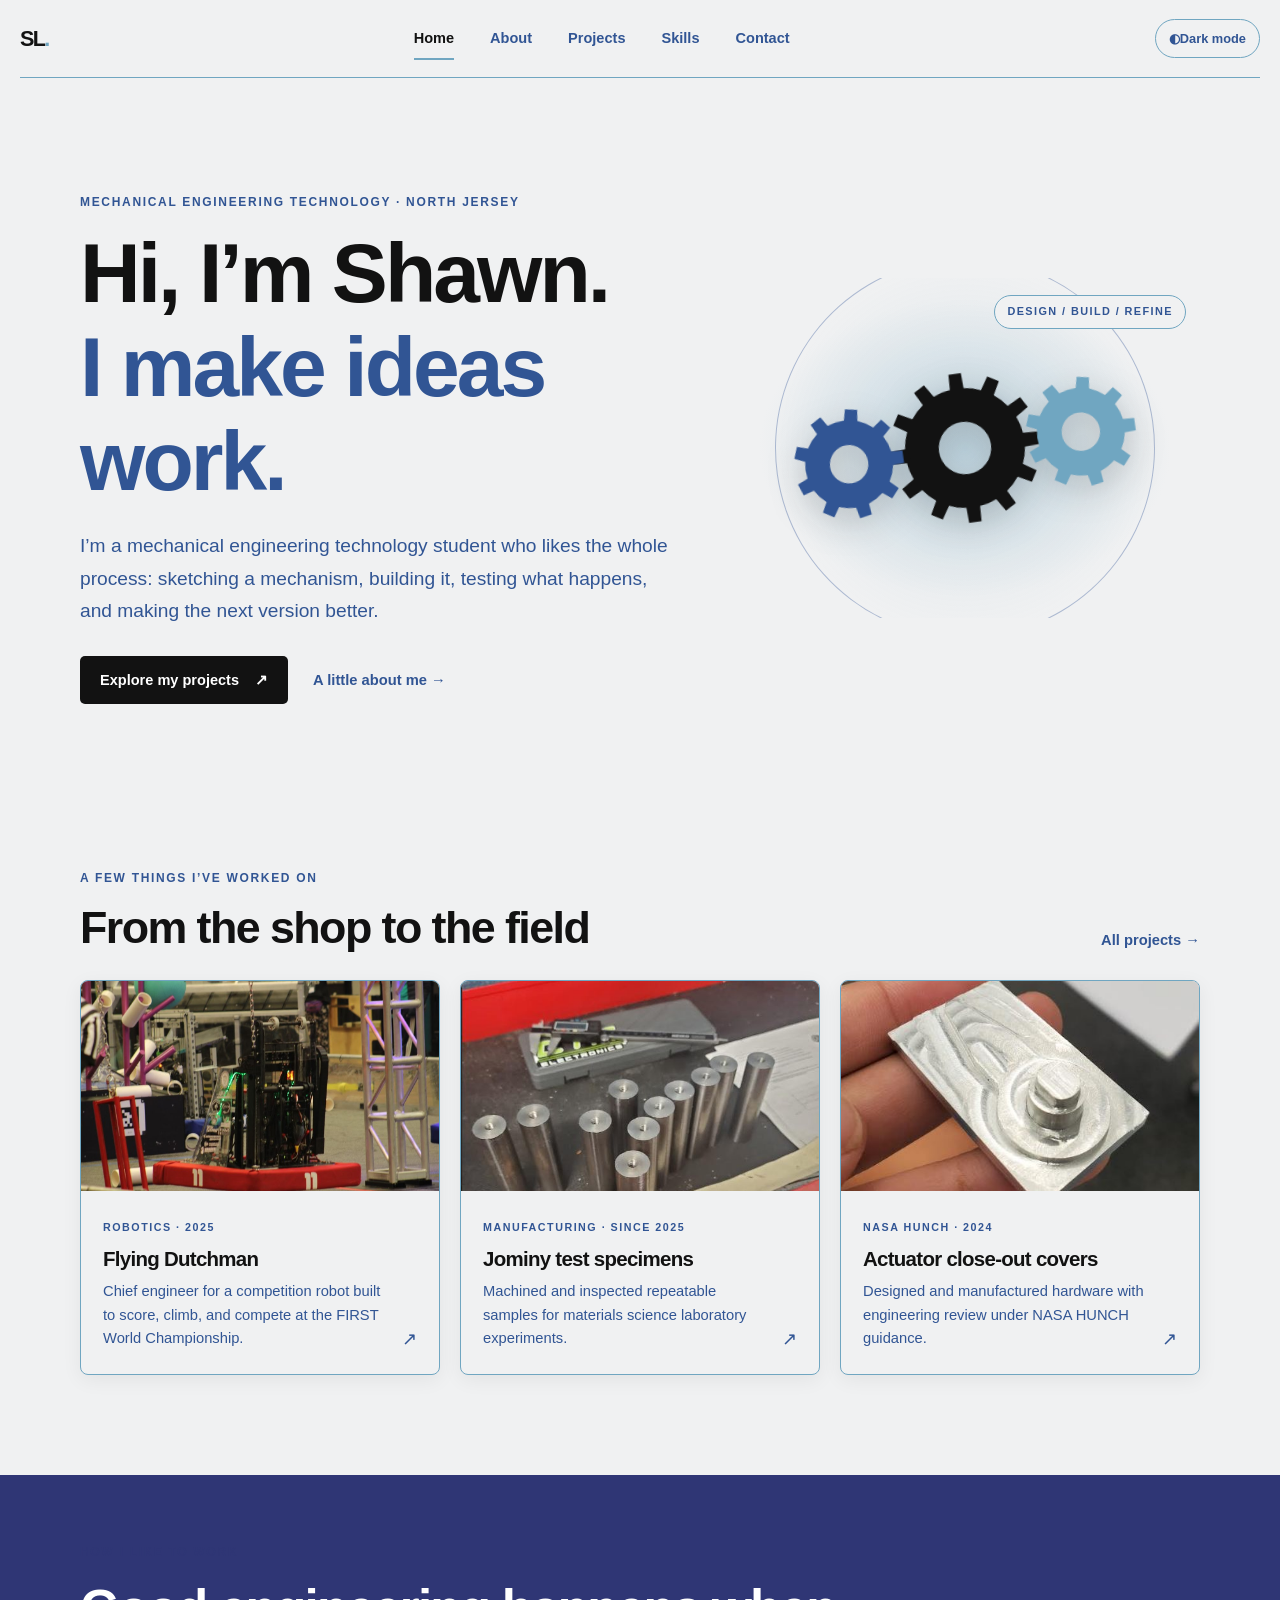
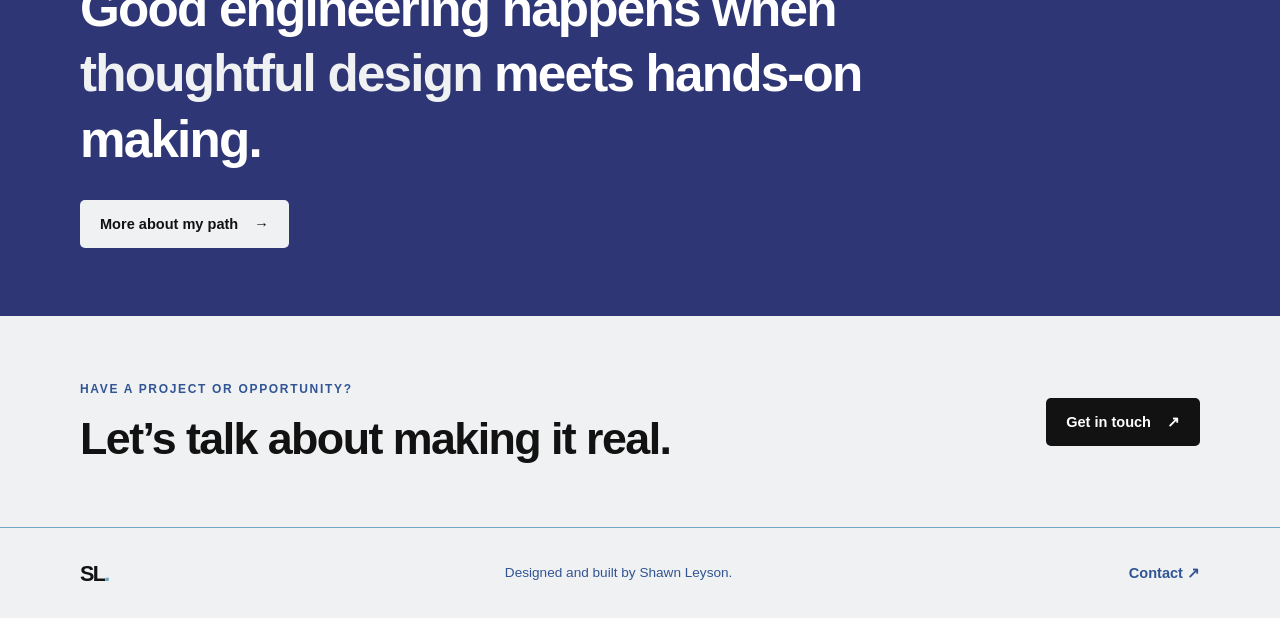
==== commit e0a08fd5: "Slightly angle the meshed gear cluster" ====
--- a/index.html
+++ b/index.html
@@ -27,7 +27,7 @@
         <p class="lede">I’m a mechanical engineering technology student who likes the whole process: sketching a mechanism, building it, testing what happens, and making the next version better.</p>
         <div class="button-row"><a class="button button-primary" href="projects.html">Explore my projects <span aria-hidden="true">↗</span></a><a class="text-link" href="about.html">A little about me <span aria-hidden="true">→</span></a></div>
       </div>
-      <div class="hero-art" aria-hidden="true"><div class="gear-circle"></div><svg class="gear gear-large" viewBox="0 0 200 200" aria-hidden="true"><path d="M 177.27 79.29 L 179.47 90.81 L 199.65 91.63 L 199.65 108.37 L 179.47 109.19 L 177.27 120.71 L 177.27 120.71 L 173.42 131.77 L 190.48 142.58 L 182.11 157.07 L 164.23 147.7 L 156.57 156.57 L 156.57 156.57 L 147.7 164.23 L 157.07 182.11 L 142.58 190.48 L 131.77 173.42 L 120.71 177.27 L 120.71 177.27 L 109.19 179.47 L 108.37 199.65 L 91.63 199.65 L 90.81 179.47 L 79.29 177.27 L 79.29 177.27 L 68.23 173.42 L 57.42 190.48 L 42.93 182.11 L 52.3 164.23 L 43.43 156.57 L 43.43 156.57 L 35.77 147.7 L 17.89 157.07 L 9.52 142.58 L 26.58 131.77 L 22.73 120.71 L 22.73 120.71 L 20.53 109.19 L 0.35 108.37 L 0.35 91.63 L 20.53 90.81 L 22.73 79.29 L 22.73 79.29 L 26.58 68.23 L 9.52 57.42 L 17.89 42.93 L 35.77 52.3 L 43.43 43.43 L 43.43 43.43 L 52.3 35.77 L 42.93 17.89 L 57.42 9.52 L 68.23 26.58 L 79.29 22.73 L 79.29 22.73 L 90.81 20.53 L 91.63 0.35 L 108.37 0.35 L 109.19 20.53 L 120.71 22.73 L 120.71 22.73 L 131.77 26.58 L 142.58 9.52 L 157.07 17.89 L 147.7 35.77 L 156.57 43.43 L 156.57 43.43 L 164.23 52.3 L 182.11 42.93 L 190.48 57.42 L 173.42 68.23 L 177.27 79.29 Z M 100 65 a 35 35 0 1 0 0 70 a 35 35 0 1 0 0 -70 Z" fill-rule="evenodd"/></svg><svg class="gear gear-small" viewBox="0 0 200 200" aria-hidden="true"><path d="M 175.18 72.64 L 179.06 87.76 L 199.38 88.85 L 199.38 111.15 L 179.06 112.24 L 175.18 127.36 L 175.18 127.36 L 168.43 141.44 L 183.29 155.34 L 168.96 172.42 L 152.7 160.19 L 140 169.28 L 140 169.28 L 125.78 175.73 L 128.23 195.93 L 106.28 199.8 L 101.68 179.98 L 86.11 178.78 L 86.11 178.78 L 71.07 174.59 L 59.97 191.64 L 40.66 180.49 L 49.87 162.35 L 38.72 151.42 L 38.72 151.42 L 29.9 138.54 L 10.43 144.46 L 2.8 123.51 L 21.52 115.54 L 20 100 L 20 100 L 21.52 84.46 L 2.8 76.49 L 10.43 55.54 L 29.9 61.46 L 38.72 48.58 L 38.72 48.58 L 49.87 37.65 L 40.66 19.51 L 59.97 8.36 L 71.07 25.41 L 86.11 21.22 L 86.11 21.22 L 101.68 20.02 L 106.28 0.2 L 128.23 4.07 L 125.78 24.27 L 140 30.72 L 140 30.72 L 152.7 39.81 L 168.96 27.58 L 183.29 44.66 L 168.43 58.56 L 175.18 72.64 Z M 100 65 a 35 35 0 1 0 0 70 a 35 35 0 1 0 0 -70 Z" fill-rule="evenodd"/></svg><svg class="gear gear-medium" viewBox="0 0 200 200" aria-hidden="true"><path d="M 175.18 72.64 L 179.06 87.76 L 199.38 88.85 L 199.38 111.15 L 179.06 112.24 L 175.18 127.36 L 175.18 127.36 L 168.43 141.44 L 183.29 155.34 L 168.96 172.42 L 152.7 160.19 L 140 169.28 L 140 169.28 L 125.78 175.73 L 128.23 195.93 L 106.28 199.8 L 101.68 179.98 L 86.11 178.78 L 86.11 178.78 L 71.07 174.59 L 59.97 191.64 L 40.66 180.49 L 49.87 162.35 L 38.72 151.42 L 38.72 151.42 L 29.9 138.54 L 10.43 144.46 L 2.8 123.51 L 21.52 115.54 L 20 100 L 20 100 L 21.52 84.46 L 2.8 76.49 L 10.43 55.54 L 29.9 61.46 L 38.72 48.58 L 38.72 48.58 L 49.87 37.65 L 40.66 19.51 L 59.97 8.36 L 71.07 25.41 L 86.11 21.22 L 86.11 21.22 L 101.68 20.02 L 106.28 0.2 L 128.23 4.07 L 125.78 24.27 L 140 30.72 L 140 30.72 L 152.7 39.81 L 168.96 27.58 L 183.29 44.66 L 168.43 58.56 L 175.18 72.64 Z M 100 65 a 35 35 0 1 0 0 70 a 35 35 0 1 0 0 -70 Z" fill-rule="evenodd"/></svg><span class="art-label">design / build / refine</span></div>
+      <div class="hero-art" aria-hidden="true"><div class="gear-cluster"><div class="gear-circle"></div><svg class="gear gear-large" viewBox="0 0 200 200" aria-hidden="true"><path d="M 177.27 79.29 L 179.47 90.81 L 199.65 91.63 L 199.65 108.37 L 179.47 109.19 L 177.27 120.71 L 177.27 120.71 L 173.42 131.77 L 190.48 142.58 L 182.11 157.07 L 164.23 147.7 L 156.57 156.57 L 156.57 156.57 L 147.7 164.23 L 157.07 182.11 L 142.58 190.48 L 131.77 173.42 L 120.71 177.27 L 120.71 177.27 L 109.19 179.47 L 108.37 199.65 L 91.63 199.65 L 90.81 179.47 L 79.29 177.27 L 79.29 177.27 L 68.23 173.42 L 57.42 190.48 L 42.93 182.11 L 52.3 164.23 L 43.43 156.57 L 43.43 156.57 L 35.77 147.7 L 17.89 157.07 L 9.52 142.58 L 26.58 131.77 L 22.73 120.71 L 22.73 120.71 L 20.53 109.19 L 0.35 108.37 L 0.35 91.63 L 20.53 90.81 L 22.73 79.29 L 22.73 79.29 L 26.58 68.23 L 9.52 57.42 L 17.89 42.93 L 35.77 52.3 L 43.43 43.43 L 43.43 43.43 L 52.3 35.77 L 42.93 17.89 L 57.42 9.52 L 68.23 26.58 L 79.29 22.73 L 79.29 22.73 L 90.81 20.53 L 91.63 0.35 L 108.37 0.35 L 109.19 20.53 L 120.71 22.73 L 120.71 22.73 L 131.77 26.58 L 142.58 9.52 L 157.07 17.89 L 147.7 35.77 L 156.57 43.43 L 156.57 43.43 L 164.23 52.3 L 182.11 42.93 L 190.48 57.42 L 173.42 68.23 L 177.27 79.29 Z M 100 65 a 35 35 0 1 0 0 70 a 35 35 0 1 0 0 -70 Z" fill-rule="evenodd"/></svg><svg class="gear gear-small" viewBox="0 0 200 200" aria-hidden="true"><path d="M 175.18 72.64 L 179.06 87.76 L 199.38 88.85 L 199.38 111.15 L 179.06 112.24 L 175.18 127.36 L 175.18 127.36 L 168.43 141.44 L 183.29 155.34 L 168.96 172.42 L 152.7 160.19 L 140 169.28 L 140 169.28 L 125.78 175.73 L 128.23 195.93 L 106.28 199.8 L 101.68 179.98 L 86.11 178.78 L 86.11 178.78 L 71.07 174.59 L 59.97 191.64 L 40.66 180.49 L 49.87 162.35 L 38.72 151.42 L 38.72 151.42 L 29.9 138.54 L 10.43 144.46 L 2.8 123.51 L 21.52 115.54 L 20 100 L 20 100 L 21.52 84.46 L 2.8 76.49 L 10.43 55.54 L 29.9 61.46 L 38.72 48.58 L 38.72 48.58 L 49.87 37.65 L 40.66 19.51 L 59.97 8.36 L 71.07 25.41 L 86.11 21.22 L 86.11 21.22 L 101.68 20.02 L 106.28 0.2 L 128.23 4.07 L 125.78 24.27 L 140 30.72 L 140 30.72 L 152.7 39.81 L 168.96 27.58 L 183.29 44.66 L 168.43 58.56 L 175.18 72.64 Z M 100 65 a 35 35 0 1 0 0 70 a 35 35 0 1 0 0 -70 Z" fill-rule="evenodd"/></svg><svg class="gear gear-medium" viewBox="0 0 200 200" aria-hidden="true"><path d="M 175.18 72.64 L 179.06 87.76 L 199.38 88.85 L 199.38 111.15 L 179.06 112.24 L 175.18 127.36 L 175.18 127.36 L 168.43 141.44 L 183.29 155.34 L 168.96 172.42 L 152.7 160.19 L 140 169.28 L 140 169.28 L 125.78 175.73 L 128.23 195.93 L 106.28 199.8 L 101.68 179.98 L 86.11 178.78 L 86.11 178.78 L 71.07 174.59 L 59.97 191.64 L 40.66 180.49 L 49.87 162.35 L 38.72 151.42 L 38.72 151.42 L 29.9 138.54 L 10.43 144.46 L 2.8 123.51 L 21.52 115.54 L 20 100 L 20 100 L 21.52 84.46 L 2.8 76.49 L 10.43 55.54 L 29.9 61.46 L 38.72 48.58 L 38.72 48.58 L 49.87 37.65 L 40.66 19.51 L 59.97 8.36 L 71.07 25.41 L 86.11 21.22 L 86.11 21.22 L 101.68 20.02 L 106.28 0.2 L 128.23 4.07 L 125.78 24.27 L 140 30.72 L 140 30.72 L 152.7 39.81 L 168.96 27.58 L 183.29 44.66 L 168.43 58.56 L 175.18 72.64 Z M 100 65 a 35 35 0 1 0 0 70 a 35 35 0 1 0 0 -70 Z" fill-rule="evenodd"/></svg></div><span class="art-label">design / build / refine</span></div>
     </section>
 
     <!-- MOVEABLE SECTION: selected work. Edit project cards in projects.html. -->
--- a/styles.css
+++ b/styles.css
@@ -2,11 +2,11 @@
 :root{color-scheme:light;--plum:#121212;--slate:#315594;--mauve:#70A6C1;--rose:#2F3675;--cream:#F0F1F2;--paper:#F0F1F2;--ink:#121212;--muted:#315594;--line:#70A6C1;--card:#F0F1F2;--shadow:0 18px 50px rgba(18,18,18,.12);--max:1120px;--sans:Inter,"Segoe UI",Roboto,"Helvetica Neue",Arial,sans-serif}
 *{box-sizing:border-box}html{scroll-behavior:smooth}body{margin:0;background:var(--paper);color:var(--ink);font-family:var(--sans);font-size:16px;line-height:1.65}a{color:inherit}img{display:block;max-width:100%}.wrap{width:min(var(--max),calc(100% - 40px));margin-inline:auto}.sr-only{position:absolute;width:1px;height:1px;padding:0;margin:-1px;overflow:hidden;clip:rect(0,0,0,0);white-space:nowrap;border:0}.skip-link{position:absolute;top:-60px;left:16px;z-index:20;background:var(--plum);color:#fff;padding:10px 16px;border-radius:0 0 8px 8px}.skip-link:focus{top:0}:focus-visible{outline:3px solid #315594;outline-offset:4px;border-radius:3px}
 .site-header{min-height:78px;width:min(1280px,calc(100% - 40px));margin:auto;display:flex;align-items:center;gap:28px;border-bottom:1px solid var(--line)}.brand{font-size:1.35rem;font-weight:850;letter-spacing:-.08em;text-decoration:none;color:var(--plum)}.brand span{color:#70A6C1}.site-nav{display:flex;align-items:center;justify-content:center;gap:clamp(15px,3vw,36px);margin-inline:auto}.site-nav a,.site-footer a:not(.brand){font-size:.91rem;text-decoration:none;color:var(--slate);font-weight:650}.site-nav a:hover,.site-nav a[aria-current=page]{color:var(--plum)}.site-nav a[aria-current=page]{box-shadow:inset 0 -2px #70A6C1;padding-block:9px}.theme-toggle,.menu-toggle{font:inherit;color:var(--slate);background:transparent;border:1px solid var(--line);border-radius:999px;padding:8px 13px;cursor:pointer}.theme-toggle{display:none;font-size:.8rem;font-weight:650}.js-enabled .theme-toggle{display:inline-flex}.menu-toggle{display:none}
-h1,h2,h3,p{margin-top:0}h1,h2,h3{line-height:1.12;letter-spacing:-.035em}h1{font-size:clamp(2.8rem,7vw,5.25rem);margin-bottom:22px;font-weight:800}h1 span,.page-intro h1 span{color:var(--slate)}h2{font-size:clamp(1.8rem,4vw,2.8rem);margin-bottom:14px}h3{font-size:1.28rem;margin-bottom:9px}p{margin-bottom:16px}.eyebrow,.card-kicker{font-size:.75rem;text-transform:uppercase;letter-spacing:.14em;font-weight:750;color:var(--slate)}.eyebrow{margin-bottom:13px}.lede{font-size:clamp(1.06rem,1.5vw,1.23rem);line-height:1.7;color:var(--muted);max-width:650px}.hero{display:grid;grid-template-columns:1.12fr .88fr;gap:52px;align-items:center;padding-block:88px 100px;min-height:570px}.hero-copy{padding-block:15px}.hero-art{height:340px;position:relative;display:grid;place-items:center;background:radial-gradient(ellipse at center,rgba(112,166,193,.30),rgba(240,241,242,.35) 62%,transparent 63%);overflow:hidden}.gear-circle{position:absolute;width:380px;aspect-ratio:1;border:1px solid rgba(49,85,148,.35);border-radius:50%;background:radial-gradient(circle,rgba(112,166,193,.14),transparent 70%)}.gear{position:absolute;display:block;fill:currentColor;filter:drop-shadow(0 10px 16px rgba(18,18,18,.18));transform-box:fill-box;transform-origin:center}.gear-large{width:150px;height:150px;left:calc(50% - 75px);top:calc(50% - 75px)}.gear-small{width:110px;height:110px;left:calc(50% - 172px);top:calc(50% - 55px);color:var(--slate)}.gear-medium{width:110px;height:110px;left:calc(50% + 62px);top:calc(50% - 55px);color:var(--mauve)}.gear-large{animation:gear-turn-large 12s linear infinite}.gear-small{animation:gear-turn-small 12s linear infinite}.gear-medium{animation:gear-turn-medium 12s linear infinite}@keyframes gear-turn-medium{from{transform:rotate(0)}to{transform:rotate(-480deg)}}@keyframes gear-turn-large{from{transform:rotate(0)}to{transform:rotate(360deg)}}@keyframes gear-turn-small{from{transform:rotate(20deg)}to{transform:rotate(-460deg)}}.art-label{position:absolute;right:3%;top:5%;padding:7px 12px;background:var(--paper);border:1px solid var(--line);border-radius:20px;font-size:.68rem;text-transform:uppercase;letter-spacing:.13em;color:var(--slate);font-weight:700}.button-row{display:flex;align-items:center;gap:25px;flex-wrap:wrap;margin-top:28px}.button{min-height:48px;display:inline-flex;align-items:center;justify-content:center;gap:16px;padding:12px 20px;border-radius:5px;text-decoration:none;font-size:.91rem;font-weight:700;transition:transform .18s ease,background .18s ease}.button:hover{transform:translateY(-2px)}.button-primary{background:var(--plum);color:#fff}.button-primary:hover{background:#2F3675}.button-light{background:var(--cream);color:var(--plum)}.text-link{font-weight:700;text-decoration:none;color:var(--slate);font-size:.92rem}.text-link:hover{text-decoration:underline;text-underline-offset:4px}
+h1,h2,h3,p{margin-top:0}h1,h2,h3{line-height:1.12;letter-spacing:-.035em}h1{font-size:clamp(2.8rem,7vw,5.25rem);margin-bottom:22px;font-weight:800}h1 span,.page-intro h1 span{color:var(--slate)}h2{font-size:clamp(1.8rem,4vw,2.8rem);margin-bottom:14px}h3{font-size:1.28rem;margin-bottom:9px}p{margin-bottom:16px}.eyebrow,.card-kicker{font-size:.75rem;text-transform:uppercase;letter-spacing:.14em;font-weight:750;color:var(--slate)}.eyebrow{margin-bottom:13px}.lede{font-size:clamp(1.06rem,1.5vw,1.23rem);line-height:1.7;color:var(--muted);max-width:650px}.hero{display:grid;grid-template-columns:1.12fr .88fr;gap:52px;align-items:center;padding-block:88px 100px;min-height:570px}.hero-copy{padding-block:15px}.hero-art{height:340px;position:relative;display:grid;place-items:center;background:radial-gradient(ellipse at center,rgba(112,166,193,.30),rgba(240,241,242,.35) 62%,transparent 63%);overflow:hidden}.gear-cluster{position:absolute;left:50%;top:50%;width:380px;height:380px;transform:translate(-50%,-50%) rotate(-8deg);transform-origin:center}.gear-circle{position:absolute;left:50%;top:50%;transform:translate(-50%,-50%);width:380px;aspect-ratio:1;border:1px solid rgba(49,85,148,.35);border-radius:50%;background:radial-gradient(circle,rgba(112,166,193,.14),transparent 70%)}.gear{position:absolute;display:block;fill:currentColor;filter:drop-shadow(0 10px 16px rgba(18,18,18,.18));transform-box:fill-box;transform-origin:center}.gear-large{width:150px;height:150px;left:calc(50% - 75px);top:calc(50% - 75px)}.gear-small{width:110px;height:110px;left:calc(50% - 172px);top:calc(50% - 55px);color:var(--slate)}.gear-medium{width:110px;height:110px;left:calc(50% + 62px);top:calc(50% - 55px);color:var(--mauve)}.gear-large{animation:gear-turn-large 12s linear infinite}.gear-small{animation:gear-turn-small 12s linear infinite}.gear-medium{animation:gear-turn-medium 12s linear infinite}@keyframes gear-turn-medium{from{transform:rotate(0)}to{transform:rotate(-480deg)}}@keyframes gear-turn-large{from{transform:rotate(0)}to{transform:rotate(360deg)}}@keyframes gear-turn-small{from{transform:rotate(20deg)}to{transform:rotate(-460deg)}}.art-label{position:absolute;right:3%;top:5%;padding:7px 12px;background:var(--paper);border:1px solid var(--line);border-radius:20px;font-size:.68rem;text-transform:uppercase;letter-spacing:.13em;color:var(--slate);font-weight:700}.button-row{display:flex;align-items:center;gap:25px;flex-wrap:wrap;margin-top:28px}.button{min-height:48px;display:inline-flex;align-items:center;justify-content:center;gap:16px;padding:12px 20px;border-radius:5px;text-decoration:none;font-size:.91rem;font-weight:700;transition:transform .18s ease,background .18s ease}.button:hover{transform:translateY(-2px)}.button-primary{background:var(--plum);color:#fff}.button-primary:hover{background:#2F3675}.button-light{background:var(--cream);color:var(--plum)}.text-link{font-weight:700;text-decoration:none;color:var(--slate);font-size:.92rem}.text-link:hover{text-decoration:underline;text-underline-offset:4px}
 .section{padding-block:30px 100px}.section-heading{display:flex;align-items:end;justify-content:space-between;gap:24px;margin-bottom:28px}.section-heading h2{margin-bottom:0}.project-grid{display:grid;grid-template-columns:repeat(3,1fr);gap:20px}.project-card{position:relative;background:var(--card);border:1px solid var(--line);border-radius:8px;overflow:hidden;text-decoration:none;box-shadow:0 5px 20px rgba(18,18,18,.06);transition:transform .2s ease,box-shadow .2s ease}.project-card:hover{transform:translateY(-4px);box-shadow:var(--shadow)}.project-card img{width:100%;height:210px;object-fit:cover;background:var(--cream)}.card-body{padding:22px 22px 24px}.card-kicker{font-size:.67rem}.card-body h3{margin:9px 0}.card-body p{font-size:.92rem;line-height:1.58;color:var(--muted);margin:0;max-width:35ch}.card-arrow{position:absolute;right:22px;bottom:20px;color:var(--slate);font-size:1.1rem}.statement-band{background:var(--rose);color:#fff;padding-block:68px}.statement-inner{max-width:var(--max)}.statement-band .eyebrow{color:var(--rose)}.statement{font-size:clamp(2rem,4vw,3.4rem);line-height:1.28;letter-spacing:-.035em;font-weight:650;max-width:850px;margin-bottom:28px}.statement em{font-style:normal;color:#F0F1F2}.cta{padding:64px 0;display:flex;align-items:center;justify-content:space-between;gap:24px}.cta h2{max-width:680px;margin-bottom:0}.site-footer{border-top:1px solid var(--line)}.footer-inner{min-height:90px;display:flex;align-items:center;justify-content:space-between;gap:20px}.footer-inner p{font-size:.85rem;color:var(--muted);margin:0}.footer-inner a:not(.brand){font-weight:700;text-decoration:none}
 .page-main{padding-top:66px}.page-intro{padding:15px 0 64px;max-width:820px}.page-intro h1{font-size:clamp(2.7rem,6vw,4.7rem)}.content-section{padding:38px 0 55px;border-top:1px solid var(--line)}.timeline{display:grid;gap:0}.timeline-item{display:grid;grid-template-columns:145px 1fr;gap:26px;padding:24px 0;border-bottom:1px solid var(--line)}.timeline-date{font-size:.82rem;font-weight:750;color:var(--slate);padding-top:2px}.timeline-item h3{margin-bottom:7px}.subhead{color:var(--slate);font-weight:650;font-size:.94rem;margin-bottom:9px}.timeline-item p:last-child{color:var(--muted);margin-bottom:0}.experience-grid{display:grid;grid-template-columns:repeat(2,1fr);gap:20px}.info-card,.skill-card{padding:26px;border-radius:7px;border:1px solid var(--line);background:var(--card)}.info-card .card-kicker{display:block;margin-bottom:11px}.info-card ul,.project-copy ul{color:var(--muted);padding-left:20px;margin:14px 0 0}.info-card li,.project-copy li{padding-left:3px;margin-bottom:7px}.two-column{display:grid;grid-template-columns:1fr 1fr;gap:50px}.two-column p{color:var(--muted)}
 .project-list{display:grid;gap:26px}.project-feature{display:grid;grid-template-columns:.95fr 1.05fr;gap:36px;align-items:center;padding:28px;background:var(--card);border:1px solid var(--line);border-radius:8px;scroll-margin-top:24px}.project-feature:nth-child(even){grid-template-columns:1.05fr .95fr}.project-feature:nth-child(even)>.project-gallery{order:2}.project-gallery{display:grid;grid-template-columns:repeat(2,minmax(0,1fr));gap:10px}.project-gallery figure{min-width:0;margin:0}.project-gallery img{width:100%;aspect-ratio:1/1;object-fit:contain;border-radius:5px;background:var(--cream)}.project-gallery figcaption{margin-top:7px;color:var(--muted);font-size:.72rem;line-height:1.4}.project-copy h2{margin:7px 0}.project-copy .subhead{margin-bottom:14px}.project-copy>p:not(.eyebrow):not(.subhead):not(.project-result){color:var(--muted)}.project-copy ul{margin-top:12px}.project-result{border-left:3px solid var(--rose);padding:11px 14px;margin:18px 0 0;background:rgba(112,166,193,.18);font-size:.91rem;font-weight:650}.skill-grid{display:grid;grid-template-columns:repeat(2,1fr);gap:18px}.skill-card{position:relative;min-height:240px;padding:30px}.skill-number{display:inline-grid;place-items:center;width:35px;height:35px;border-radius:50%;background:var(--cream);color:var(--slate);font-size:.77rem;font-weight:800;margin-bottom:20px}.skill-card h2{font-size:1.65rem}.skill-card p{color:var(--muted);max-width:55ch}.tag-list{list-style:none;padding:0;margin:20px 0 0;display:flex;flex-wrap:wrap;gap:8px}.tag-list li{border:1px solid var(--line);border-radius:30px;padding:5px 11px;font-size:.78rem;color:var(--slate);background:var(--paper)}.skill-card-note{background:var(--cream)}.skill-card-note .text-link{display:inline-block;margin-top:10px}
 .contact-main{padding-bottom:40px}.contact-panel{display:grid;grid-template-columns:.9fr 1.1fr;gap:50px;padding:38px;background:var(--cream);border-radius:8px}.contact-panel h2{font-size:clamp(1.7rem,3vw,2.45rem)}.contact-note{color:var(--muted);max-width:40ch}.contact-links{display:grid;align-content:center;gap:12px}.contact-link{display:flex;align-items:center;justify-content:space-between;gap:15px;padding:18px 20px;background:var(--card);border:1px solid var(--line);border-radius:5px;text-decoration:none}.contact-link small,.contact-link strong{display:block}.contact-link small{color:var(--slate);font-size:.72rem;text-transform:uppercase;letter-spacing:.1em;font-weight:750}.contact-link strong{font-size:1rem;overflow-wrap:anywhere}.contact-link>span:last-child{font-size:1.25rem;color:var(--slate)}.contact-footnote{padding:38px 0 5px;max-width:700px}.contact-footnote p:last-child{color:var(--muted)}
 body.dark{color-scheme:dark;--paper:#121212;--cream:#2F3675;--ink:#F0F1F2;--slate:#70A6C1;--muted:#F0F1F2;--line:#315594;--card:#2F3675;--plum:#121212;--rose:#2F3675;--shadow:0 18px 50px rgba(0,0,0,.25)}body.dark .site-header,body.dark .site-footer{border-color:var(--line)}body.dark .brand{color:#F0F1F2}body.dark .button-primary{background:#315594;color:#F0F1F2}body.dark .button-primary:hover{background:#70A6C1;color:#121212}body.dark .statement-band{background:#121212}body.dark .project-result{background:rgba(112,166,193,.18)}body.dark .gear{color:#70A6C1}body.dark .art-label{background:#2F3675;color:var(--ink)}body.dark .theme-toggle{color:var(--ink)}
-@media(min-width:1200px){.hero{padding-block:100px 120px}}@media(max-width:760px){.wrap{width:min(var(--max),calc(100% - 36px))}.site-header{width:calc(100% - 36px);min-height:70px;gap:12px;position:relative;flex-wrap:wrap;padding-block:10px}.brand{margin-right:auto}body.js-enabled .menu-toggle{display:inline-flex;order:2;width:42px;height:42px;align-items:center;justify-content:center}.menu-icon,.menu-icon:before,.menu-icon:after{display:block;width:17px;height:2px;background:var(--plum);position:relative}.menu-icon:before,.menu-icon:after{content:"";position:absolute;left:0}.menu-icon:before{top:-6px}.menu-icon:after{top:6px}.menu-toggle[aria-expanded=true] .menu-icon{background:transparent}.menu-toggle[aria-expanded=true] .menu-icon:before{top:0;transform:rotate(45deg)}.menu-toggle[aria-expanded=true] .menu-icon:after{top:0;transform:rotate(-45deg)}.site-nav{order:4;display:flex;flex-wrap:wrap;gap:7px 16px;width:100%;padding:8px 0 12px}.site-nav a{padding:6px 2px}.site-nav a[aria-current=page]{box-shadow:none}.theme-toggle{order:3;padding:8px 10px;font-size:0}.theme-toggle>span:first-child{font-size:1rem}body.js-enabled .site-nav{display:none;position:absolute;z-index:10;left:0;right:0;top:69px;width:auto;padding:14px 18px 18px;background:var(--paper);border:1px solid var(--line);border-radius:0 0 7px 7px;box-shadow:var(--shadow);align-items:stretch}body.js-enabled .site-nav.is-open{display:grid;gap:0}body.js-enabled .site-nav a{padding:11px 4px}.hero{grid-template-columns:1fr;gap:10px;padding-block:64px 50px;min-height:0}.hero-art{height:330px;grid-row:1}.gear-circle{width:300px}.gear-large{width:120px;height:120px;left:calc(50% - 60px);top:calc(50% - 60px)}.gear-small{width:88px;height:88px;left:calc(50% - 138px);top:calc(50% - 44px)}.gear-medium{width:88px;height:88px;left:calc(50% + 50px);top:calc(50% - 44px)}.hero-copy{padding:5px 0 15px}.project-grid{grid-template-columns:1fr}.project-card img{height:230px}.section{padding-block:30px 70px}.section-heading{align-items:start}.cta{padding:48px 0;align-items:start;flex-direction:column}.footer-inner{padding-block:18px;flex-wrap:wrap}.footer-inner p{order:3;width:100%}.page-main{padding-top:48px}.page-intro{padding-bottom:42px}.timeline-item{grid-template-columns:1fr;gap:7px}.experience-grid,.two-column,.skill-grid{grid-template-columns:1fr}.two-column{gap:18px}.project-feature,.project-feature:nth-child(even){grid-template-columns:1fr;gap:22px;padding:18px}.project-feature:nth-child(even)>.project-gallery{order:0}.project-gallery{grid-template-columns:repeat(2,minmax(0,1fr));gap:8px}.project-gallery figcaption{font-size:.68rem}.contact-panel{grid-template-columns:1fr;gap:24px;padding:25px 20px}}
+@media(min-width:1200px){.hero{padding-block:100px 120px}}@media(max-width:760px){.wrap{width:min(var(--max),calc(100% - 36px))}.site-header{width:calc(100% - 36px);min-height:70px;gap:12px;position:relative;flex-wrap:wrap;padding-block:10px}.brand{margin-right:auto}body.js-enabled .menu-toggle{display:inline-flex;order:2;width:42px;height:42px;align-items:center;justify-content:center}.menu-icon,.menu-icon:before,.menu-icon:after{display:block;width:17px;height:2px;background:var(--plum);position:relative}.menu-icon:before,.menu-icon:after{content:"";position:absolute;left:0}.menu-icon:before{top:-6px}.menu-icon:after{top:6px}.menu-toggle[aria-expanded=true] .menu-icon{background:transparent}.menu-toggle[aria-expanded=true] .menu-icon:before{top:0;transform:rotate(45deg)}.menu-toggle[aria-expanded=true] .menu-icon:after{top:0;transform:rotate(-45deg)}.site-nav{order:4;display:flex;flex-wrap:wrap;gap:7px 16px;width:100%;padding:8px 0 12px}.site-nav a{padding:6px 2px}.site-nav a[aria-current=page]{box-shadow:none}.theme-toggle{order:3;padding:8px 10px;font-size:0}.theme-toggle>span:first-child{font-size:1rem}body.js-enabled .site-nav{display:none;position:absolute;z-index:10;left:0;right:0;top:69px;width:auto;padding:14px 18px 18px;background:var(--paper);border:1px solid var(--line);border-radius:0 0 7px 7px;box-shadow:var(--shadow);align-items:stretch}body.js-enabled .site-nav.is-open{display:grid;gap:0}body.js-enabled .site-nav a{padding:11px 4px}.hero{grid-template-columns:1fr;gap:10px;padding-block:64px 50px;min-height:0}.hero-art{height:330px;grid-row:1}.gear-cluster{width:300px;height:300px}.gear-circle{width:300px}.gear-large{width:120px;height:120px;left:calc(50% - 60px);top:calc(50% - 60px)}.gear-small{width:88px;height:88px;left:calc(50% - 138px);top:calc(50% - 44px)}.gear-medium{width:88px;height:88px;left:calc(50% + 50px);top:calc(50% - 44px)}.hero-copy{padding:5px 0 15px}.project-grid{grid-template-columns:1fr}.project-card img{height:230px}.section{padding-block:30px 70px}.section-heading{align-items:start}.cta{padding:48px 0;align-items:start;flex-direction:column}.footer-inner{padding-block:18px;flex-wrap:wrap}.footer-inner p{order:3;width:100%}.page-main{padding-top:48px}.page-intro{padding-bottom:42px}.timeline-item{grid-template-columns:1fr;gap:7px}.experience-grid,.two-column,.skill-grid{grid-template-columns:1fr}.two-column{gap:18px}.project-feature,.project-feature:nth-child(even){grid-template-columns:1fr;gap:22px;padding:18px}.project-feature:nth-child(even)>.project-gallery{order:0}.project-gallery{grid-template-columns:repeat(2,minmax(0,1fr));gap:8px}.project-gallery figcaption{font-size:.68rem}.contact-panel{grid-template-columns:1fr;gap:24px;padding:25px 20px}}
 @media(prefers-reduced-motion:reduce){html{scroll-behavior:auto}*,*::before,*::after{transition:none!important;animation:none!important}}
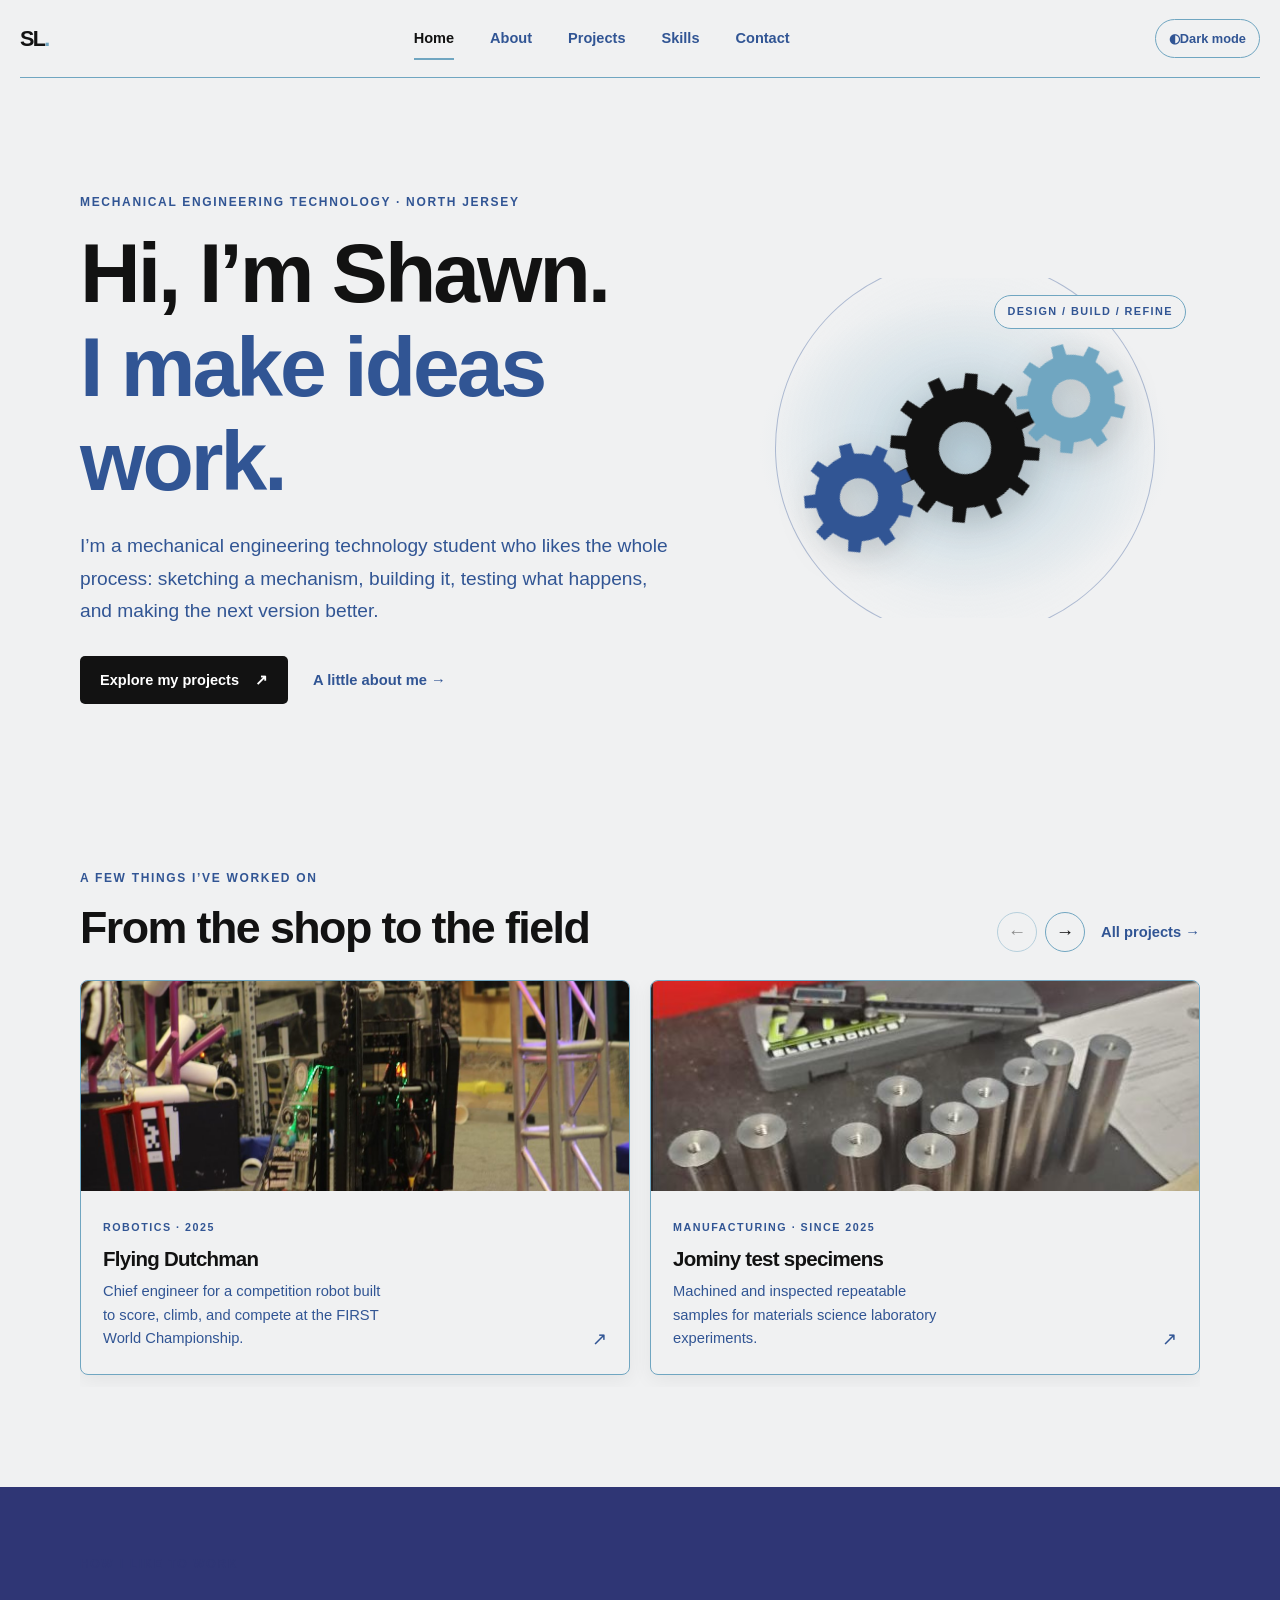
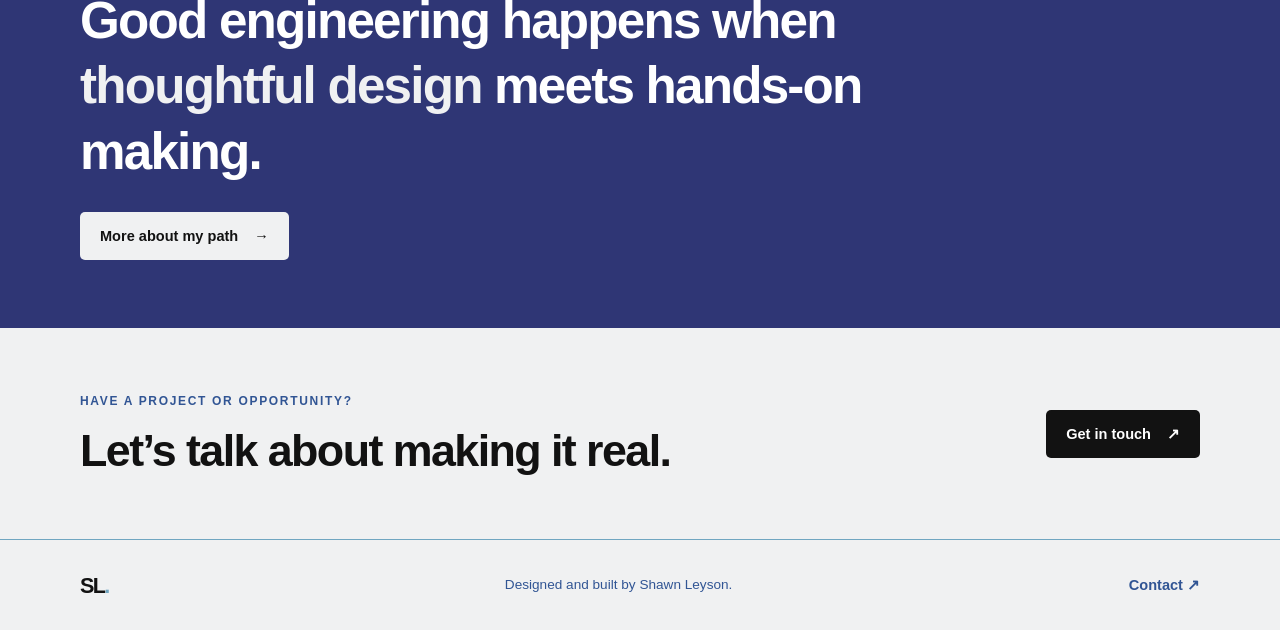
==== commit c1cac4ae: "Add featured projects carousel to homepage" ====
--- a/index.html
+++ b/index.html
@@ -32,8 +32,8 @@
 
     <!-- MOVEABLE SECTION: selected work. Edit project cards in projects.html. -->
     <section class="section wrap">
-      <div class="section-heading"><div><p class="eyebrow">A few things I’ve worked on</p><h2>From the shop to the field</h2></div><a class="text-link" href="projects.html">All projects <span aria-hidden="true">→</span></a></div>
-      <div class="project-grid">
+      <div class="section-heading"><div><p class="eyebrow">A few things I’ve worked on</p><h2>From the shop to the field</h2></div><div class="section-actions"><div class="carousel-controls" data-project-controls hidden><button class="carousel-control" type="button" data-project-previous aria-label="Previous projects">←</button><button class="carousel-control" type="button" data-project-next aria-label="Next projects">→</button></div><a class="text-link" href="projects.html">All projects <span aria-hidden="true">→</span></a></div></div>
+      <div class="project-grid" data-project-carousel role="region" aria-label="Featured projects" aria-roledescription="carousel" tabindex="0">
         <a class="project-card" href="projects.html#robot-2025"><img src="assets/flying-dutchman-competition.jpg" alt="MORT 11's Flying Dutchman robot at a competition"><div class="card-body"><span class="card-kicker">Robotics · 2025</span><h3>Flying Dutchman</h3><p>Chief engineer for a competition robot built to score, climb, and compete at the FIRST World Championship.</p><span class="card-arrow" aria-hidden="true">↗</span></div></a>
         <a class="project-card" href="projects.html#jominy-specimens"><img src="assets/jominy-specimen-batch.jpg" alt="A batch of machined Jominy specimens arranged beside a digital caliper"><div class="card-body"><span class="card-kicker">Manufacturing · Since 2025</span><h3>Jominy test specimens</h3><p>Machined and inspected repeatable samples for materials science laboratory experiments.</p><span class="card-arrow" aria-hidden="true">↗</span></div></a>
         <a class="project-card" href="projects.html#hunch-covers"><img src="assets/hunch-actuator-cover.jpg" alt="Finished machined aluminum actuator cover held for inspection"><div class="card-body"><span class="card-kicker">NASA HUNCH · 2024</span><h3>Actuator close-out covers</h3><p>Designed and manufactured hardware with engineering review under NASA HUNCH guidance.</p><span class="card-arrow" aria-hidden="true">↗</span></div></a>
--- a/styles.css
+++ b/styles.css
@@ -2,11 +2,11 @@
 :root{color-scheme:light;--plum:#121212;--slate:#315594;--mauve:#70A6C1;--rose:#2F3675;--cream:#F0F1F2;--paper:#F0F1F2;--ink:#121212;--muted:#315594;--line:#70A6C1;--card:#F0F1F2;--shadow:0 18px 50px rgba(18,18,18,.12);--max:1120px;--sans:Inter,"Segoe UI",Roboto,"Helvetica Neue",Arial,sans-serif}
 *{box-sizing:border-box}html{scroll-behavior:smooth}body{margin:0;background:var(--paper);color:var(--ink);font-family:var(--sans);font-size:16px;line-height:1.65}a{color:inherit}img{display:block;max-width:100%}.wrap{width:min(var(--max),calc(100% - 40px));margin-inline:auto}.sr-only{position:absolute;width:1px;height:1px;padding:0;margin:-1px;overflow:hidden;clip:rect(0,0,0,0);white-space:nowrap;border:0}.skip-link{position:absolute;top:-60px;left:16px;z-index:20;background:var(--plum);color:#fff;padding:10px 16px;border-radius:0 0 8px 8px}.skip-link:focus{top:0}:focus-visible{outline:3px solid #315594;outline-offset:4px;border-radius:3px}
 .site-header{min-height:78px;width:min(1280px,calc(100% - 40px));margin:auto;display:flex;align-items:center;gap:28px;border-bottom:1px solid var(--line)}.brand{font-size:1.35rem;font-weight:850;letter-spacing:-.08em;text-decoration:none;color:var(--plum)}.brand span{color:#70A6C1}.site-nav{display:flex;align-items:center;justify-content:center;gap:clamp(15px,3vw,36px);margin-inline:auto}.site-nav a,.site-footer a:not(.brand){font-size:.91rem;text-decoration:none;color:var(--slate);font-weight:650}.site-nav a:hover,.site-nav a[aria-current=page]{color:var(--plum)}.site-nav a[aria-current=page]{box-shadow:inset 0 -2px #70A6C1;padding-block:9px}.theme-toggle,.menu-toggle{font:inherit;color:var(--slate);background:transparent;border:1px solid var(--line);border-radius:999px;padding:8px 13px;cursor:pointer}.theme-toggle{display:none;font-size:.8rem;font-weight:650}.js-enabled .theme-toggle{display:inline-flex}.menu-toggle{display:none}
-h1,h2,h3,p{margin-top:0}h1,h2,h3{line-height:1.12;letter-spacing:-.035em}h1{font-size:clamp(2.8rem,7vw,5.25rem);margin-bottom:22px;font-weight:800}h1 span,.page-intro h1 span{color:var(--slate)}h2{font-size:clamp(1.8rem,4vw,2.8rem);margin-bottom:14px}h3{font-size:1.28rem;margin-bottom:9px}p{margin-bottom:16px}.eyebrow,.card-kicker{font-size:.75rem;text-transform:uppercase;letter-spacing:.14em;font-weight:750;color:var(--slate)}.eyebrow{margin-bottom:13px}.lede{font-size:clamp(1.06rem,1.5vw,1.23rem);line-height:1.7;color:var(--muted);max-width:650px}.hero{display:grid;grid-template-columns:1.12fr .88fr;gap:52px;align-items:center;padding-block:88px 100px;min-height:570px}.hero-copy{padding-block:15px}.hero-art{height:340px;position:relative;display:grid;place-items:center;background:radial-gradient(ellipse at center,rgba(112,166,193,.30),rgba(240,241,242,.35) 62%,transparent 63%);overflow:hidden}.gear-cluster{position:absolute;left:50%;top:50%;width:380px;height:380px;transform:translate(-50%,-50%) rotate(-8deg);transform-origin:center}.gear-circle{position:absolute;left:50%;top:50%;transform:translate(-50%,-50%);width:380px;aspect-ratio:1;border:1px solid rgba(49,85,148,.35);border-radius:50%;background:radial-gradient(circle,rgba(112,166,193,.14),transparent 70%)}.gear{position:absolute;display:block;fill:currentColor;filter:drop-shadow(0 10px 16px rgba(18,18,18,.18));transform-box:fill-box;transform-origin:center}.gear-large{width:150px;height:150px;left:calc(50% - 75px);top:calc(50% - 75px)}.gear-small{width:110px;height:110px;left:calc(50% - 172px);top:calc(50% - 55px);color:var(--slate)}.gear-medium{width:110px;height:110px;left:calc(50% + 62px);top:calc(50% - 55px);color:var(--mauve)}.gear-large{animation:gear-turn-large 12s linear infinite}.gear-small{animation:gear-turn-small 12s linear infinite}.gear-medium{animation:gear-turn-medium 12s linear infinite}@keyframes gear-turn-medium{from{transform:rotate(0)}to{transform:rotate(-480deg)}}@keyframes gear-turn-large{from{transform:rotate(0)}to{transform:rotate(360deg)}}@keyframes gear-turn-small{from{transform:rotate(20deg)}to{transform:rotate(-460deg)}}.art-label{position:absolute;right:3%;top:5%;padding:7px 12px;background:var(--paper);border:1px solid var(--line);border-radius:20px;font-size:.68rem;text-transform:uppercase;letter-spacing:.13em;color:var(--slate);font-weight:700}.button-row{display:flex;align-items:center;gap:25px;flex-wrap:wrap;margin-top:28px}.button{min-height:48px;display:inline-flex;align-items:center;justify-content:center;gap:16px;padding:12px 20px;border-radius:5px;text-decoration:none;font-size:.91rem;font-weight:700;transition:transform .18s ease,background .18s ease}.button:hover{transform:translateY(-2px)}.button-primary{background:var(--plum);color:#fff}.button-primary:hover{background:#2F3675}.button-light{background:var(--cream);color:var(--plum)}.text-link{font-weight:700;text-decoration:none;color:var(--slate);font-size:.92rem}.text-link:hover{text-decoration:underline;text-underline-offset:4px}
-.section{padding-block:30px 100px}.section-heading{display:flex;align-items:end;justify-content:space-between;gap:24px;margin-bottom:28px}.section-heading h2{margin-bottom:0}.project-grid{display:grid;grid-template-columns:repeat(3,1fr);gap:20px}.project-card{position:relative;background:var(--card);border:1px solid var(--line);border-radius:8px;overflow:hidden;text-decoration:none;box-shadow:0 5px 20px rgba(18,18,18,.06);transition:transform .2s ease,box-shadow .2s ease}.project-card:hover{transform:translateY(-4px);box-shadow:var(--shadow)}.project-card img{width:100%;height:210px;object-fit:cover;background:var(--cream)}.card-body{padding:22px 22px 24px}.card-kicker{font-size:.67rem}.card-body h3{margin:9px 0}.card-body p{font-size:.92rem;line-height:1.58;color:var(--muted);margin:0;max-width:35ch}.card-arrow{position:absolute;right:22px;bottom:20px;color:var(--slate);font-size:1.1rem}.statement-band{background:var(--rose);color:#fff;padding-block:68px}.statement-inner{max-width:var(--max)}.statement-band .eyebrow{color:var(--rose)}.statement{font-size:clamp(2rem,4vw,3.4rem);line-height:1.28;letter-spacing:-.035em;font-weight:650;max-width:850px;margin-bottom:28px}.statement em{font-style:normal;color:#F0F1F2}.cta{padding:64px 0;display:flex;align-items:center;justify-content:space-between;gap:24px}.cta h2{max-width:680px;margin-bottom:0}.site-footer{border-top:1px solid var(--line)}.footer-inner{min-height:90px;display:flex;align-items:center;justify-content:space-between;gap:20px}.footer-inner p{font-size:.85rem;color:var(--muted);margin:0}.footer-inner a:not(.brand){font-weight:700;text-decoration:none}
+h1,h2,h3,p{margin-top:0}h1,h2,h3{line-height:1.12;letter-spacing:-.035em}h1{font-size:clamp(2.8rem,7vw,5.25rem);margin-bottom:22px;font-weight:800}h1 span,.page-intro h1 span{color:var(--slate)}h2{font-size:clamp(1.8rem,4vw,2.8rem);margin-bottom:14px}h3{font-size:1.28rem;margin-bottom:9px}p{margin-bottom:16px}.eyebrow,.card-kicker{font-size:.75rem;text-transform:uppercase;letter-spacing:.14em;font-weight:750;color:var(--slate)}.eyebrow{margin-bottom:13px}.lede{font-size:clamp(1.06rem,1.5vw,1.23rem);line-height:1.7;color:var(--muted);max-width:650px}.hero{display:grid;grid-template-columns:1.12fr .88fr;gap:52px;align-items:center;padding-block:88px 100px;min-height:570px}.hero-copy{padding-block:15px}.hero-art{height:340px;position:relative;display:grid;place-items:center;background:radial-gradient(ellipse at center,rgba(112,166,193,.30),rgba(240,241,242,.35) 62%,transparent 63%);overflow:hidden}.gear-cluster{position:absolute;left:50%;top:50%;width:380px;height:380px;transform:translate(-50%,-50%) rotate(-25deg);transform-origin:center}.gear-circle{position:absolute;left:50%;top:50%;transform:translate(-50%,-50%);width:380px;aspect-ratio:1;border:1px solid rgba(49,85,148,.35);border-radius:50%;background:radial-gradient(circle,rgba(112,166,193,.14),transparent 70%)}.gear{position:absolute;display:block;fill:currentColor;filter:drop-shadow(0 10px 16px rgba(18,18,18,.18));transform-box:fill-box;transform-origin:center}.gear-large{width:150px;height:150px;left:calc(50% - 75px);top:calc(50% - 75px)}.gear-small{width:110px;height:110px;left:calc(50% - 172px);top:calc(50% - 55px);color:var(--slate)}.gear-medium{width:110px;height:110px;left:calc(50% + 62px);top:calc(50% - 55px);color:var(--mauve)}.gear-large{animation:gear-turn-large 12s linear infinite}.gear-small{animation:gear-turn-small 12s linear infinite}.gear-medium{animation:gear-turn-medium 12s linear infinite}@keyframes gear-turn-medium{from{transform:rotate(0)}to{transform:rotate(-480deg)}}@keyframes gear-turn-large{from{transform:rotate(0)}to{transform:rotate(360deg)}}@keyframes gear-turn-small{from{transform:rotate(20deg)}to{transform:rotate(-460deg)}}.art-label{position:absolute;right:3%;top:5%;padding:7px 12px;background:var(--paper);border:1px solid var(--line);border-radius:20px;font-size:.68rem;text-transform:uppercase;letter-spacing:.13em;color:var(--slate);font-weight:700}.button-row{display:flex;align-items:center;gap:25px;flex-wrap:wrap;margin-top:28px}.button{min-height:48px;display:inline-flex;align-items:center;justify-content:center;gap:16px;padding:12px 20px;border-radius:5px;text-decoration:none;font-size:.91rem;font-weight:700;transition:transform .18s ease,background .18s ease}.button:hover{transform:translateY(-2px)}.button-primary{background:var(--plum);color:#fff}.button-primary:hover{background:#2F3675}.button-light{background:var(--cream);color:var(--plum)}.text-link{font-weight:700;text-decoration:none;color:var(--slate);font-size:.92rem}.text-link:hover{text-decoration:underline;text-underline-offset:4px}
+.section{padding-block:30px 100px}.section-heading{display:flex;align-items:end;justify-content:space-between;gap:24px;margin-bottom:28px;flex-wrap:wrap}.section-heading h2{margin-bottom:0}.section-actions{display:flex;align-items:center;gap:16px;margin-left:auto}.carousel-controls{display:flex;gap:8px}.carousel-controls[hidden]{display:none}.carousel-control{display:inline-grid;place-items:center;width:40px;height:40px;border:1px solid var(--line);border-radius:50%;background:var(--card);color:var(--ink);font:inherit;font-size:1.15rem;cursor:pointer}.carousel-control:hover:not(:disabled){background:var(--cream)}.carousel-control:disabled{opacity:.45;cursor:not-allowed}.project-grid{display:flex;gap:20px;overflow-x:auto;scroll-snap-type:x mandatory;scroll-behavior:smooth;scrollbar-width:thin;padding-bottom:12px;overscroll-behavior-inline:contain}.project-card{position:relative;flex:0 0 calc((100% - 20px)/2);scroll-snap-align:start;background:var(--card);border:1px solid var(--line);border-radius:8px;overflow:hidden;text-decoration:none;box-shadow:0 5px 20px rgba(18,18,18,.06);transition:transform .2s ease,box-shadow .2s ease}.project-card:hover{transform:translateY(-4px);box-shadow:var(--shadow)}.project-card img{width:100%;height:210px;object-fit:cover;background:var(--cream)}.card-body{padding:22px 22px 24px}.card-kicker{font-size:.67rem}.card-body h3{margin:9px 0}.card-body p{font-size:.92rem;line-height:1.58;color:var(--muted);margin:0;max-width:35ch}.card-arrow{position:absolute;right:22px;bottom:20px;color:var(--slate);font-size:1.1rem}.statement-band{background:var(--rose);color:#fff;padding-block:68px}.statement-inner{max-width:var(--max)}.statement-band .eyebrow{color:var(--rose)}.statement{font-size:clamp(2rem,4vw,3.4rem);line-height:1.28;letter-spacing:-.035em;font-weight:650;max-width:850px;margin-bottom:28px}.statement em{font-style:normal;color:#F0F1F2}.cta{padding:64px 0;display:flex;align-items:center;justify-content:space-between;gap:24px}.cta h2{max-width:680px;margin-bottom:0}.site-footer{border-top:1px solid var(--line)}.footer-inner{min-height:90px;display:flex;align-items:center;justify-content:space-between;gap:20px}.footer-inner p{font-size:.85rem;color:var(--muted);margin:0}.footer-inner a:not(.brand){font-weight:700;text-decoration:none}
 .page-main{padding-top:66px}.page-intro{padding:15px 0 64px;max-width:820px}.page-intro h1{font-size:clamp(2.7rem,6vw,4.7rem)}.content-section{padding:38px 0 55px;border-top:1px solid var(--line)}.timeline{display:grid;gap:0}.timeline-item{display:grid;grid-template-columns:145px 1fr;gap:26px;padding:24px 0;border-bottom:1px solid var(--line)}.timeline-date{font-size:.82rem;font-weight:750;color:var(--slate);padding-top:2px}.timeline-item h3{margin-bottom:7px}.subhead{color:var(--slate);font-weight:650;font-size:.94rem;margin-bottom:9px}.timeline-item p:last-child{color:var(--muted);margin-bottom:0}.experience-grid{display:grid;grid-template-columns:repeat(2,1fr);gap:20px}.info-card,.skill-card{padding:26px;border-radius:7px;border:1px solid var(--line);background:var(--card)}.info-card .card-kicker{display:block;margin-bottom:11px}.info-card ul,.project-copy ul{color:var(--muted);padding-left:20px;margin:14px 0 0}.info-card li,.project-copy li{padding-left:3px;margin-bottom:7px}.two-column{display:grid;grid-template-columns:1fr 1fr;gap:50px}.two-column p{color:var(--muted)}
-.project-list{display:grid;gap:26px}.project-feature{display:grid;grid-template-columns:.95fr 1.05fr;gap:36px;align-items:center;padding:28px;background:var(--card);border:1px solid var(--line);border-radius:8px;scroll-margin-top:24px}.project-feature:nth-child(even){grid-template-columns:1.05fr .95fr}.project-feature:nth-child(even)>.project-gallery{order:2}.project-gallery{display:grid;grid-template-columns:repeat(2,minmax(0,1fr));gap:10px}.project-gallery figure{min-width:0;margin:0}.project-gallery img{width:100%;aspect-ratio:1/1;object-fit:contain;border-radius:5px;background:var(--cream)}.project-gallery figcaption{margin-top:7px;color:var(--muted);font-size:.72rem;line-height:1.4}.project-copy h2{margin:7px 0}.project-copy .subhead{margin-bottom:14px}.project-copy>p:not(.eyebrow):not(.subhead):not(.project-result){color:var(--muted)}.project-copy ul{margin-top:12px}.project-result{border-left:3px solid var(--rose);padding:11px 14px;margin:18px 0 0;background:rgba(112,166,193,.18);font-size:.91rem;font-weight:650}.skill-grid{display:grid;grid-template-columns:repeat(2,1fr);gap:18px}.skill-card{position:relative;min-height:240px;padding:30px}.skill-number{display:inline-grid;place-items:center;width:35px;height:35px;border-radius:50%;background:var(--cream);color:var(--slate);font-size:.77rem;font-weight:800;margin-bottom:20px}.skill-card h2{font-size:1.65rem}.skill-card p{color:var(--muted);max-width:55ch}.tag-list{list-style:none;padding:0;margin:20px 0 0;display:flex;flex-wrap:wrap;gap:8px}.tag-list li{border:1px solid var(--line);border-radius:30px;padding:5px 11px;font-size:.78rem;color:var(--slate);background:var(--paper)}.skill-card-note{background:var(--cream)}.skill-card-note .text-link{display:inline-block;margin-top:10px}
+.project-list{display:grid;gap:26px}.project-feature{display:grid;grid-template-columns:.95fr 1.05fr;gap:36px;align-items:center;padding:28px;background:var(--card);border:1px solid var(--line);border-radius:8px;scroll-margin-top:24px}.project-feature:nth-child(even){grid-template-columns:1.05fr .95fr}.project-feature:nth-child(even)>.project-gallery{order:2}.project-gallery{display:grid;grid-template-columns:1fr;gap:16px}.project-gallery figure{min-width:0;margin:0}.project-gallery img{width:100%;aspect-ratio:4/3;object-fit:contain;border-radius:5px;background:var(--cream)}.project-gallery figcaption{margin-top:7px;color:var(--muted);font-size:.72rem;line-height:1.4}.project-copy h2{margin:7px 0}.project-copy .subhead{margin-bottom:14px}.project-copy>p:not(.eyebrow):not(.subhead):not(.project-result){color:var(--muted)}.project-copy ul{margin-top:12px}.project-result{border-left:3px solid var(--rose);padding:11px 14px;margin:18px 0 0;background:rgba(112,166,193,.18);font-size:.91rem;font-weight:650}.skill-grid{display:grid;grid-template-columns:repeat(2,1fr);gap:18px}.skill-card{position:relative;min-height:240px;padding:30px}.skill-number{display:inline-grid;place-items:center;width:35px;height:35px;border-radius:50%;background:var(--cream);color:var(--slate);font-size:.77rem;font-weight:800;margin-bottom:20px}.skill-card h2{font-size:1.65rem}.skill-card p{color:var(--muted);max-width:55ch}.tag-list{list-style:none;padding:0;margin:20px 0 0;display:flex;flex-wrap:wrap;gap:8px}.tag-list li{border:1px solid var(--line);border-radius:30px;padding:5px 11px;font-size:.78rem;color:var(--slate);background:var(--paper)}.skill-card-note{background:var(--cream)}.skill-card-note .text-link{display:inline-block;margin-top:10px}
 .contact-main{padding-bottom:40px}.contact-panel{display:grid;grid-template-columns:.9fr 1.1fr;gap:50px;padding:38px;background:var(--cream);border-radius:8px}.contact-panel h2{font-size:clamp(1.7rem,3vw,2.45rem)}.contact-note{color:var(--muted);max-width:40ch}.contact-links{display:grid;align-content:center;gap:12px}.contact-link{display:flex;align-items:center;justify-content:space-between;gap:15px;padding:18px 20px;background:var(--card);border:1px solid var(--line);border-radius:5px;text-decoration:none}.contact-link small,.contact-link strong{display:block}.contact-link small{color:var(--slate);font-size:.72rem;text-transform:uppercase;letter-spacing:.1em;font-weight:750}.contact-link strong{font-size:1rem;overflow-wrap:anywhere}.contact-link>span:last-child{font-size:1.25rem;color:var(--slate)}.contact-footnote{padding:38px 0 5px;max-width:700px}.contact-footnote p:last-child{color:var(--muted)}
 body.dark{color-scheme:dark;--paper:#121212;--cream:#2F3675;--ink:#F0F1F2;--slate:#70A6C1;--muted:#F0F1F2;--line:#315594;--card:#2F3675;--plum:#121212;--rose:#2F3675;--shadow:0 18px 50px rgba(0,0,0,.25)}body.dark .site-header,body.dark .site-footer{border-color:var(--line)}body.dark .brand{color:#F0F1F2}body.dark .button-primary{background:#315594;color:#F0F1F2}body.dark .button-primary:hover{background:#70A6C1;color:#121212}body.dark .statement-band{background:#121212}body.dark .project-result{background:rgba(112,166,193,.18)}body.dark .gear{color:#70A6C1}body.dark .art-label{background:#2F3675;color:var(--ink)}body.dark .theme-toggle{color:var(--ink)}
-@media(min-width:1200px){.hero{padding-block:100px 120px}}@media(max-width:760px){.wrap{width:min(var(--max),calc(100% - 36px))}.site-header{width:calc(100% - 36px);min-height:70px;gap:12px;position:relative;flex-wrap:wrap;padding-block:10px}.brand{margin-right:auto}body.js-enabled .menu-toggle{display:inline-flex;order:2;width:42px;height:42px;align-items:center;justify-content:center}.menu-icon,.menu-icon:before,.menu-icon:after{display:block;width:17px;height:2px;background:var(--plum);position:relative}.menu-icon:before,.menu-icon:after{content:"";position:absolute;left:0}.menu-icon:before{top:-6px}.menu-icon:after{top:6px}.menu-toggle[aria-expanded=true] .menu-icon{background:transparent}.menu-toggle[aria-expanded=true] .menu-icon:before{top:0;transform:rotate(45deg)}.menu-toggle[aria-expanded=true] .menu-icon:after{top:0;transform:rotate(-45deg)}.site-nav{order:4;display:flex;flex-wrap:wrap;gap:7px 16px;width:100%;padding:8px 0 12px}.site-nav a{padding:6px 2px}.site-nav a[aria-current=page]{box-shadow:none}.theme-toggle{order:3;padding:8px 10px;font-size:0}.theme-toggle>span:first-child{font-size:1rem}body.js-enabled .site-nav{display:none;position:absolute;z-index:10;left:0;right:0;top:69px;width:auto;padding:14px 18px 18px;background:var(--paper);border:1px solid var(--line);border-radius:0 0 7px 7px;box-shadow:var(--shadow);align-items:stretch}body.js-enabled .site-nav.is-open{display:grid;gap:0}body.js-enabled .site-nav a{padding:11px 4px}.hero{grid-template-columns:1fr;gap:10px;padding-block:64px 50px;min-height:0}.hero-art{height:330px;grid-row:1}.gear-cluster{width:300px;height:300px}.gear-circle{width:300px}.gear-large{width:120px;height:120px;left:calc(50% - 60px);top:calc(50% - 60px)}.gear-small{width:88px;height:88px;left:calc(50% - 138px);top:calc(50% - 44px)}.gear-medium{width:88px;height:88px;left:calc(50% + 50px);top:calc(50% - 44px)}.hero-copy{padding:5px 0 15px}.project-grid{grid-template-columns:1fr}.project-card img{height:230px}.section{padding-block:30px 70px}.section-heading{align-items:start}.cta{padding:48px 0;align-items:start;flex-direction:column}.footer-inner{padding-block:18px;flex-wrap:wrap}.footer-inner p{order:3;width:100%}.page-main{padding-top:48px}.page-intro{padding-bottom:42px}.timeline-item{grid-template-columns:1fr;gap:7px}.experience-grid,.two-column,.skill-grid{grid-template-columns:1fr}.two-column{gap:18px}.project-feature,.project-feature:nth-child(even){grid-template-columns:1fr;gap:22px;padding:18px}.project-feature:nth-child(even)>.project-gallery{order:0}.project-gallery{grid-template-columns:repeat(2,minmax(0,1fr));gap:8px}.project-gallery figcaption{font-size:.68rem}.contact-panel{grid-template-columns:1fr;gap:24px;padding:25px 20px}}
-@media(prefers-reduced-motion:reduce){html{scroll-behavior:auto}*,*::before,*::after{transition:none!important;animation:none!important}}
+@media(min-width:1200px){.hero{padding-block:100px 120px}}@media(max-width:760px){.wrap{width:min(var(--max),calc(100% - 36px))}.site-header{width:calc(100% - 36px);min-height:70px;gap:12px;position:relative;flex-wrap:wrap;padding-block:10px}.brand{margin-right:auto}body.js-enabled .menu-toggle{display:inline-flex;order:2;width:42px;height:42px;align-items:center;justify-content:center}.menu-icon,.menu-icon:before,.menu-icon:after{display:block;width:17px;height:2px;background:var(--plum);position:relative}.menu-icon:before,.menu-icon:after{content:"";position:absolute;left:0}.menu-icon:before{top:-6px}.menu-icon:after{top:6px}.menu-toggle[aria-expanded=true] .menu-icon{background:transparent}.menu-toggle[aria-expanded=true] .menu-icon:before{top:0;transform:rotate(45deg)}.menu-toggle[aria-expanded=true] .menu-icon:after{top:0;transform:rotate(-45deg)}.site-nav{order:4;display:flex;flex-wrap:wrap;gap:7px 16px;width:100%;padding:8px 0 12px}.site-nav a{padding:6px 2px}.site-nav a[aria-current=page]{box-shadow:none}.theme-toggle{order:3;padding:8px 10px;font-size:0}.theme-toggle>span:first-child{font-size:1rem}body.js-enabled .site-nav{display:none;position:absolute;z-index:10;left:0;right:0;top:69px;width:auto;padding:14px 18px 18px;background:var(--paper);border:1px solid var(--line);border-radius:0 0 7px 7px;box-shadow:var(--shadow);align-items:stretch}body.js-enabled .site-nav.is-open{display:grid;gap:0}body.js-enabled .site-nav a{padding:11px 4px}.hero{grid-template-columns:1fr;gap:10px;padding-block:64px 50px;min-height:0}.hero-art{height:330px;grid-row:1}.gear-cluster{width:300px;height:300px}.gear-circle{width:300px}.gear-large{width:120px;height:120px;left:calc(50% - 60px);top:calc(50% - 60px)}.gear-small{width:88px;height:88px;left:calc(50% - 138px);top:calc(50% - 44px)}.gear-medium{width:88px;height:88px;left:calc(50% + 50px);top:calc(50% - 44px)}.hero-copy{padding:5px 0 15px}.project-grid{gap:14px}.project-card{flex-basis:100%}.project-card img{height:230px}.section{padding-block:30px 70px}.section-heading{align-items:start}.cta{padding:48px 0;align-items:start;flex-direction:column}.footer-inner{padding-block:18px;flex-wrap:wrap}.footer-inner p{order:3;width:100%}.page-main{padding-top:48px}.page-intro{padding-bottom:42px}.timeline-item{grid-template-columns:1fr;gap:7px}.experience-grid,.two-column,.skill-grid{grid-template-columns:1fr}.two-column{gap:18px}.project-feature,.project-feature:nth-child(even){grid-template-columns:1fr;gap:22px;padding:18px}.project-feature:nth-child(even)>.project-gallery{order:0}.project-gallery{grid-template-columns:1fr;gap:12px}.project-gallery figcaption{font-size:.68rem}.contact-panel{grid-template-columns:1fr;gap:24px;padding:25px 20px}}
+@media(prefers-reduced-motion:reduce){html,.project-grid{scroll-behavior:auto}*,*::before,*::after{transition:none!important;animation:none!important}}
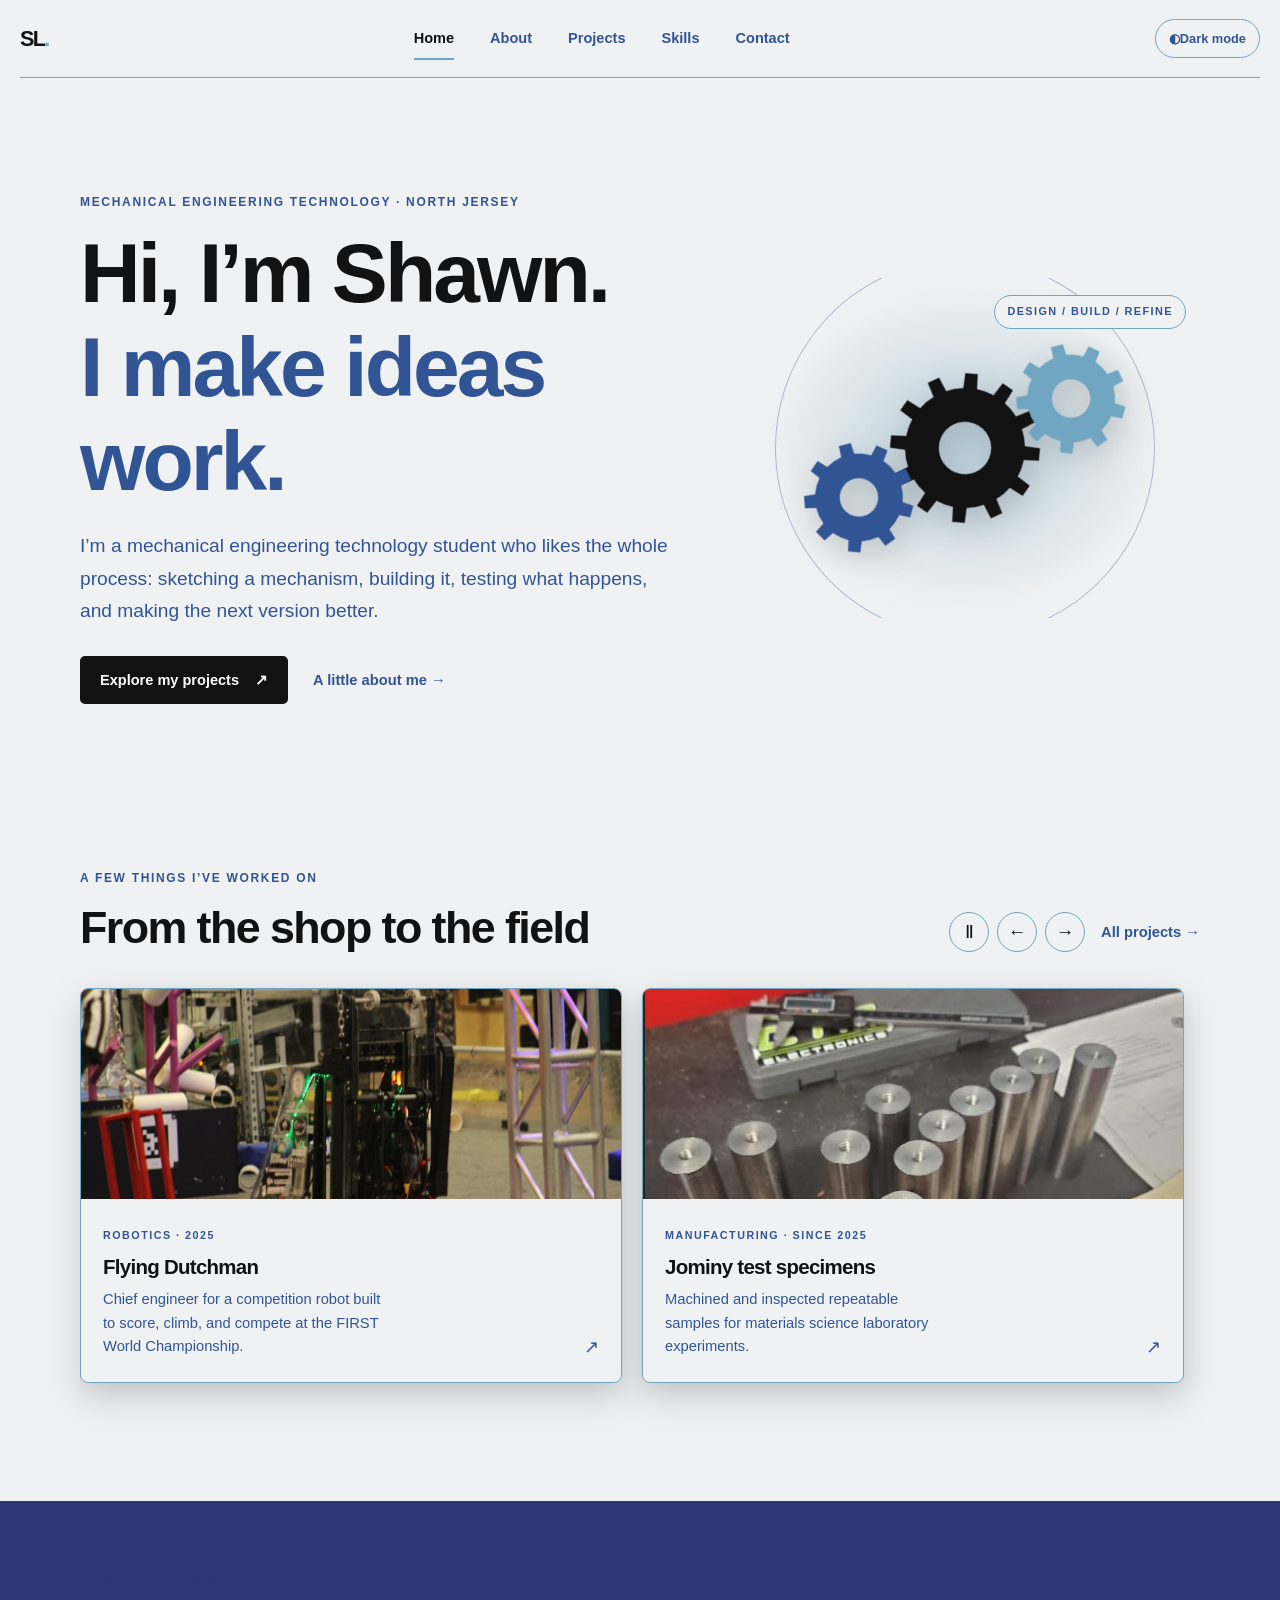
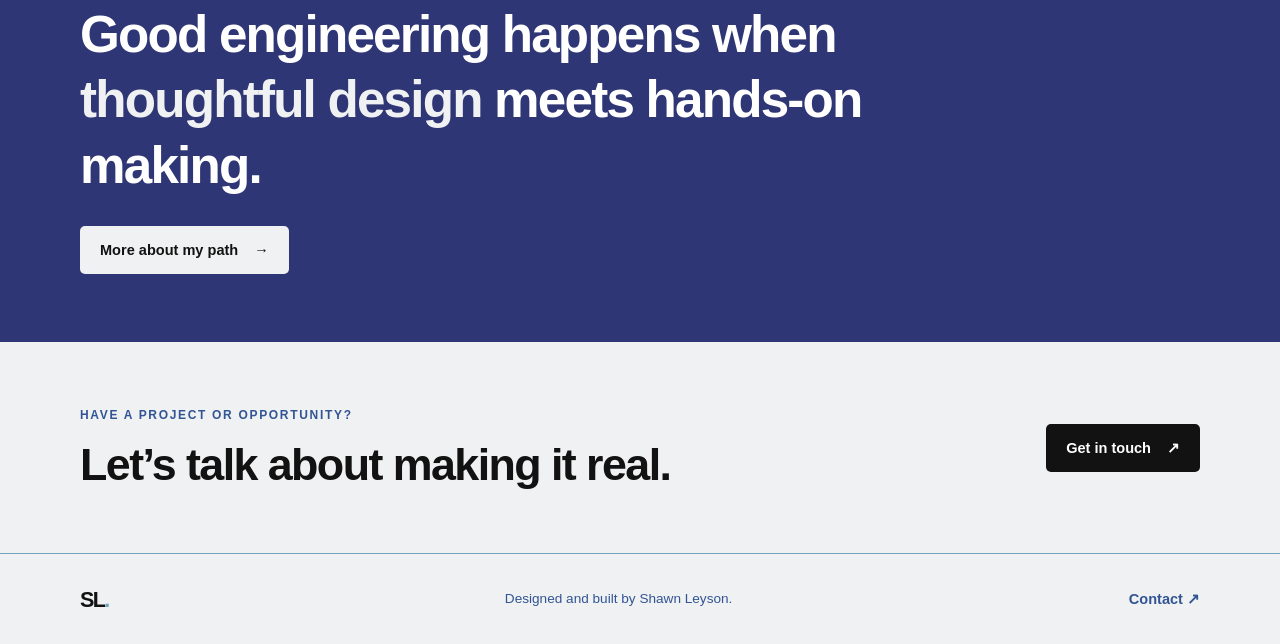
==== commit 2e5b624b: "Enable auto-rotation for featured projects" ====
--- a/index.html
+++ b/index.html
@@ -32,7 +32,7 @@
 
     <!-- MOVEABLE SECTION: selected work. Edit project cards in projects.html. -->
     <section class="section wrap">
-      <div class="section-heading"><div><p class="eyebrow">A few things I’ve worked on</p><h2>From the shop to the field</h2></div><div class="section-actions"><div class="carousel-controls" data-project-controls hidden><button class="carousel-control" type="button" data-project-previous aria-label="Previous projects">←</button><button class="carousel-control" type="button" data-project-next aria-label="Next projects">→</button></div><a class="text-link" href="projects.html">All projects <span aria-hidden="true">→</span></a></div></div>
+      <div class="section-heading"><div><p class="eyebrow">A few things I’ve worked on</p><h2>From the shop to the field</h2></div><div class="section-actions"><div class="carousel-controls" data-project-controls hidden><button class="carousel-control" type="button" data-project-rotation aria-label="Pause automatic carousel rotation"><span aria-hidden="true">Ⅱ</span></button><button class="carousel-control" type="button" data-project-previous aria-label="Previous projects">←</button><button class="carousel-control" type="button" data-project-next aria-label="Next projects">→</button></div><a class="text-link" href="projects.html">All projects <span aria-hidden="true">→</span></a></div></div>
       <div class="project-grid" data-project-carousel role="region" aria-label="Featured projects" aria-roledescription="carousel" tabindex="0">
         <a class="project-card" href="projects.html#robot-2025"><img src="assets/flying-dutchman-competition.jpg" alt="MORT 11's Flying Dutchman robot at a competition"><div class="card-body"><span class="card-kicker">Robotics · 2025</span><h3>Flying Dutchman</h3><p>Chief engineer for a competition robot built to score, climb, and compete at the FIRST World Championship.</p><span class="card-arrow" aria-hidden="true">↗</span></div></a>
         <a class="project-card" href="projects.html#jominy-specimens"><img src="assets/jominy-specimen-batch.jpg" alt="A batch of machined Jominy specimens arranged beside a digital caliper"><div class="card-body"><span class="card-kicker">Manufacturing · Since 2025</span><h3>Jominy test specimens</h3><p>Machined and inspected repeatable samples for materials science laboratory experiments.</p><span class="card-arrow" aria-hidden="true">↗</span></div></a>
--- a/styles.css
+++ b/styles.css
@@ -3,10 +3,10 @@
 *{box-sizing:border-box}html{scroll-behavior:smooth}body{margin:0;background:var(--paper);color:var(--ink);font-family:var(--sans);font-size:16px;line-height:1.65}a{color:inherit}img{display:block;max-width:100%}.wrap{width:min(var(--max),calc(100% - 40px));margin-inline:auto}.sr-only{position:absolute;width:1px;height:1px;padding:0;margin:-1px;overflow:hidden;clip:rect(0,0,0,0);white-space:nowrap;border:0}.skip-link{position:absolute;top:-60px;left:16px;z-index:20;background:var(--plum);color:#fff;padding:10px 16px;border-radius:0 0 8px 8px}.skip-link:focus{top:0}:focus-visible{outline:3px solid #315594;outline-offset:4px;border-radius:3px}
 .site-header{min-height:78px;width:min(1280px,calc(100% - 40px));margin:auto;display:flex;align-items:center;gap:28px;border-bottom:1px solid var(--line)}.brand{font-size:1.35rem;font-weight:850;letter-spacing:-.08em;text-decoration:none;color:var(--plum)}.brand span{color:#70A6C1}.site-nav{display:flex;align-items:center;justify-content:center;gap:clamp(15px,3vw,36px);margin-inline:auto}.site-nav a,.site-footer a:not(.brand){font-size:.91rem;text-decoration:none;color:var(--slate);font-weight:650}.site-nav a:hover,.site-nav a[aria-current=page]{color:var(--plum)}.site-nav a[aria-current=page]{box-shadow:inset 0 -2px #70A6C1;padding-block:9px}.theme-toggle,.menu-toggle{font:inherit;color:var(--slate);background:transparent;border:1px solid var(--line);border-radius:999px;padding:8px 13px;cursor:pointer}.theme-toggle{display:none;font-size:.8rem;font-weight:650}.js-enabled .theme-toggle{display:inline-flex}.menu-toggle{display:none}
 h1,h2,h3,p{margin-top:0}h1,h2,h3{line-height:1.12;letter-spacing:-.035em}h1{font-size:clamp(2.8rem,7vw,5.25rem);margin-bottom:22px;font-weight:800}h1 span,.page-intro h1 span{color:var(--slate)}h2{font-size:clamp(1.8rem,4vw,2.8rem);margin-bottom:14px}h3{font-size:1.28rem;margin-bottom:9px}p{margin-bottom:16px}.eyebrow,.card-kicker{font-size:.75rem;text-transform:uppercase;letter-spacing:.14em;font-weight:750;color:var(--slate)}.eyebrow{margin-bottom:13px}.lede{font-size:clamp(1.06rem,1.5vw,1.23rem);line-height:1.7;color:var(--muted);max-width:650px}.hero{display:grid;grid-template-columns:1.12fr .88fr;gap:52px;align-items:center;padding-block:88px 100px;min-height:570px}.hero-copy{padding-block:15px}.hero-art{height:340px;position:relative;display:grid;place-items:center;background:radial-gradient(ellipse at center,rgba(112,166,193,.30),rgba(240,241,242,.35) 62%,transparent 63%);overflow:hidden}.gear-cluster{position:absolute;left:50%;top:50%;width:380px;height:380px;transform:translate(-50%,-50%) rotate(-25deg);transform-origin:center}.gear-circle{position:absolute;left:50%;top:50%;transform:translate(-50%,-50%);width:380px;aspect-ratio:1;border:1px solid rgba(49,85,148,.35);border-radius:50%;background:radial-gradient(circle,rgba(112,166,193,.14),transparent 70%)}.gear{position:absolute;display:block;fill:currentColor;filter:drop-shadow(0 10px 16px rgba(18,18,18,.18));transform-box:fill-box;transform-origin:center}.gear-large{width:150px;height:150px;left:calc(50% - 75px);top:calc(50% - 75px)}.gear-small{width:110px;height:110px;left:calc(50% - 172px);top:calc(50% - 55px);color:var(--slate)}.gear-medium{width:110px;height:110px;left:calc(50% + 62px);top:calc(50% - 55px);color:var(--mauve)}.gear-large{animation:gear-turn-large 12s linear infinite}.gear-small{animation:gear-turn-small 12s linear infinite}.gear-medium{animation:gear-turn-medium 12s linear infinite}@keyframes gear-turn-medium{from{transform:rotate(0)}to{transform:rotate(-480deg)}}@keyframes gear-turn-large{from{transform:rotate(0)}to{transform:rotate(360deg)}}@keyframes gear-turn-small{from{transform:rotate(20deg)}to{transform:rotate(-460deg)}}.art-label{position:absolute;right:3%;top:5%;padding:7px 12px;background:var(--paper);border:1px solid var(--line);border-radius:20px;font-size:.68rem;text-transform:uppercase;letter-spacing:.13em;color:var(--slate);font-weight:700}.button-row{display:flex;align-items:center;gap:25px;flex-wrap:wrap;margin-top:28px}.button{min-height:48px;display:inline-flex;align-items:center;justify-content:center;gap:16px;padding:12px 20px;border-radius:5px;text-decoration:none;font-size:.91rem;font-weight:700;transition:transform .18s ease,background .18s ease}.button:hover{transform:translateY(-2px)}.button-primary{background:var(--plum);color:#fff}.button-primary:hover{background:#2F3675}.button-light{background:var(--cream);color:var(--plum)}.text-link{font-weight:700;text-decoration:none;color:var(--slate);font-size:.92rem}.text-link:hover{text-decoration:underline;text-underline-offset:4px}
-.section{padding-block:30px 100px}.section-heading{display:flex;align-items:end;justify-content:space-between;gap:24px;margin-bottom:28px;flex-wrap:wrap}.section-heading h2{margin-bottom:0}.section-actions{display:flex;align-items:center;gap:16px;margin-left:auto}.carousel-controls{display:flex;gap:8px}.carousel-controls[hidden]{display:none}.carousel-control{display:inline-grid;place-items:center;width:40px;height:40px;border:1px solid var(--line);border-radius:50%;background:var(--card);color:var(--ink);font:inherit;font-size:1.15rem;cursor:pointer}.carousel-control:hover:not(:disabled){background:var(--cream)}.carousel-control:disabled{opacity:.45;cursor:not-allowed}.project-grid{display:flex;gap:20px;overflow-x:auto;scroll-snap-type:x mandatory;scroll-behavior:smooth;scrollbar-width:thin;padding-bottom:12px;overscroll-behavior-inline:contain}.project-card{position:relative;flex:0 0 calc((100% - 20px)/2);scroll-snap-align:start;background:var(--card);border:1px solid var(--line);border-radius:8px;overflow:hidden;text-decoration:none;box-shadow:0 5px 20px rgba(18,18,18,.06);transition:transform .2s ease,box-shadow .2s ease}.project-card:hover{transform:translateY(-4px);box-shadow:var(--shadow)}.project-card img{width:100%;height:210px;object-fit:cover;background:var(--cream)}.card-body{padding:22px 22px 24px}.card-kicker{font-size:.67rem}.card-body h3{margin:9px 0}.card-body p{font-size:.92rem;line-height:1.58;color:var(--muted);margin:0;max-width:35ch}.card-arrow{position:absolute;right:22px;bottom:20px;color:var(--slate);font-size:1.1rem}.statement-band{background:var(--rose);color:#fff;padding-block:68px}.statement-inner{max-width:var(--max)}.statement-band .eyebrow{color:var(--rose)}.statement{font-size:clamp(2rem,4vw,3.4rem);line-height:1.28;letter-spacing:-.035em;font-weight:650;max-width:850px;margin-bottom:28px}.statement em{font-style:normal;color:#F0F1F2}.cta{padding:64px 0;display:flex;align-items:center;justify-content:space-between;gap:24px}.cta h2{max-width:680px;margin-bottom:0}.site-footer{border-top:1px solid var(--line)}.footer-inner{min-height:90px;display:flex;align-items:center;justify-content:space-between;gap:20px}.footer-inner p{font-size:.85rem;color:var(--muted);margin:0}.footer-inner a:not(.brand){font-weight:700;text-decoration:none}
+.section{padding-block:30px 100px}.section-heading{display:flex;align-items:end;justify-content:space-between;gap:24px;margin-bottom:28px;flex-wrap:wrap}.section-heading h2{margin-bottom:0}.section-actions{display:flex;align-items:center;gap:16px;margin-left:auto}.carousel-controls{display:flex;gap:8px}.carousel-controls[hidden]{display:none}.carousel-control{display:inline-grid;place-items:center;width:40px;height:40px;border:1px solid var(--line);border-radius:50%;background:var(--card);color:var(--ink);font:inherit;font-size:1.15rem;cursor:pointer}.carousel-control:hover:not(:disabled){background:var(--cream)}.carousel-control:disabled{opacity:.45;cursor:not-allowed}.project-grid{display:flex;gap:20px;overflow-x:auto;scroll-snap-type:x mandatory;scroll-behavior:smooth;scrollbar-width:thin;padding:8px 8px 18px;overscroll-behavior-inline:contain;filter:drop-shadow(0 14px 18px rgba(18,18,18,.16))}.project-card{position:relative;flex:0 0 calc(50% - 10px);scroll-snap-align:start;background:var(--card);border:1px solid var(--line);border-radius:8px;overflow:hidden;text-decoration:none;box-shadow:0 5px 20px rgba(18,18,18,.06);transition:transform .2s ease,box-shadow .2s ease}.project-card:hover{transform:translateY(-4px);box-shadow:var(--shadow)}.project-card img{width:100%;height:210px;object-fit:cover;background:var(--cream)}.card-body{padding:22px 22px 24px}.card-kicker{font-size:.67rem}.card-body h3{margin:9px 0}.card-body p{font-size:.92rem;line-height:1.58;color:var(--muted);margin:0;max-width:35ch}.card-arrow{position:absolute;right:22px;bottom:20px;color:var(--slate);font-size:1.1rem}.statement-band{background:var(--rose);color:#fff;padding-block:68px}.statement-inner{max-width:var(--max)}.statement-band .eyebrow{color:var(--rose)}.statement{font-size:clamp(2rem,4vw,3.4rem);line-height:1.28;letter-spacing:-.035em;font-weight:650;max-width:850px;margin-bottom:28px}.statement em{font-style:normal;color:#F0F1F2}.cta{padding:64px 0;display:flex;align-items:center;justify-content:space-between;gap:24px}.cta h2{max-width:680px;margin-bottom:0}.site-footer{border-top:1px solid var(--line)}.footer-inner{min-height:90px;display:flex;align-items:center;justify-content:space-between;gap:20px}.footer-inner p{font-size:.85rem;color:var(--muted);margin:0}.footer-inner a:not(.brand){font-weight:700;text-decoration:none}
 .page-main{padding-top:66px}.page-intro{padding:15px 0 64px;max-width:820px}.page-intro h1{font-size:clamp(2.7rem,6vw,4.7rem)}.content-section{padding:38px 0 55px;border-top:1px solid var(--line)}.timeline{display:grid;gap:0}.timeline-item{display:grid;grid-template-columns:145px 1fr;gap:26px;padding:24px 0;border-bottom:1px solid var(--line)}.timeline-date{font-size:.82rem;font-weight:750;color:var(--slate);padding-top:2px}.timeline-item h3{margin-bottom:7px}.subhead{color:var(--slate);font-weight:650;font-size:.94rem;margin-bottom:9px}.timeline-item p:last-child{color:var(--muted);margin-bottom:0}.experience-grid{display:grid;grid-template-columns:repeat(2,1fr);gap:20px}.info-card,.skill-card{padding:26px;border-radius:7px;border:1px solid var(--line);background:var(--card)}.info-card .card-kicker{display:block;margin-bottom:11px}.info-card ul,.project-copy ul{color:var(--muted);padding-left:20px;margin:14px 0 0}.info-card li,.project-copy li{padding-left:3px;margin-bottom:7px}.two-column{display:grid;grid-template-columns:1fr 1fr;gap:50px}.two-column p{color:var(--muted)}
 .project-list{display:grid;gap:26px}.project-feature{display:grid;grid-template-columns:.95fr 1.05fr;gap:36px;align-items:center;padding:28px;background:var(--card);border:1px solid var(--line);border-radius:8px;scroll-margin-top:24px}.project-feature:nth-child(even){grid-template-columns:1.05fr .95fr}.project-feature:nth-child(even)>.project-gallery{order:2}.project-gallery{display:grid;grid-template-columns:1fr;gap:16px}.project-gallery figure{min-width:0;margin:0}.project-gallery img{width:100%;aspect-ratio:4/3;object-fit:contain;border-radius:5px;background:var(--cream)}.project-gallery figcaption{margin-top:7px;color:var(--muted);font-size:.72rem;line-height:1.4}.project-copy h2{margin:7px 0}.project-copy .subhead{margin-bottom:14px}.project-copy>p:not(.eyebrow):not(.subhead):not(.project-result){color:var(--muted)}.project-copy ul{margin-top:12px}.project-result{border-left:3px solid var(--rose);padding:11px 14px;margin:18px 0 0;background:rgba(112,166,193,.18);font-size:.91rem;font-weight:650}.skill-grid{display:grid;grid-template-columns:repeat(2,1fr);gap:18px}.skill-card{position:relative;min-height:240px;padding:30px}.skill-number{display:inline-grid;place-items:center;width:35px;height:35px;border-radius:50%;background:var(--cream);color:var(--slate);font-size:.77rem;font-weight:800;margin-bottom:20px}.skill-card h2{font-size:1.65rem}.skill-card p{color:var(--muted);max-width:55ch}.tag-list{list-style:none;padding:0;margin:20px 0 0;display:flex;flex-wrap:wrap;gap:8px}.tag-list li{border:1px solid var(--line);border-radius:30px;padding:5px 11px;font-size:.78rem;color:var(--slate);background:var(--paper)}.skill-card-note{background:var(--cream)}.skill-card-note .text-link{display:inline-block;margin-top:10px}
 .contact-main{padding-bottom:40px}.contact-panel{display:grid;grid-template-columns:.9fr 1.1fr;gap:50px;padding:38px;background:var(--cream);border-radius:8px}.contact-panel h2{font-size:clamp(1.7rem,3vw,2.45rem)}.contact-note{color:var(--muted);max-width:40ch}.contact-links{display:grid;align-content:center;gap:12px}.contact-link{display:flex;align-items:center;justify-content:space-between;gap:15px;padding:18px 20px;background:var(--card);border:1px solid var(--line);border-radius:5px;text-decoration:none}.contact-link small,.contact-link strong{display:block}.contact-link small{color:var(--slate);font-size:.72rem;text-transform:uppercase;letter-spacing:.1em;font-weight:750}.contact-link strong{font-size:1rem;overflow-wrap:anywhere}.contact-link>span:last-child{font-size:1.25rem;color:var(--slate)}.contact-footnote{padding:38px 0 5px;max-width:700px}.contact-footnote p:last-child{color:var(--muted)}
-body.dark{color-scheme:dark;--paper:#121212;--cream:#2F3675;--ink:#F0F1F2;--slate:#70A6C1;--muted:#F0F1F2;--line:#315594;--card:#2F3675;--plum:#121212;--rose:#2F3675;--shadow:0 18px 50px rgba(0,0,0,.25)}body.dark .site-header,body.dark .site-footer{border-color:var(--line)}body.dark .brand{color:#F0F1F2}body.dark .button-primary{background:#315594;color:#F0F1F2}body.dark .button-primary:hover{background:#70A6C1;color:#121212}body.dark .statement-band{background:#121212}body.dark .project-result{background:rgba(112,166,193,.18)}body.dark .gear{color:#70A6C1}body.dark .art-label{background:#2F3675;color:var(--ink)}body.dark .theme-toggle{color:var(--ink)}
+body.dark{color-scheme:dark;--paper:#121212;--cream:#2F3675;--ink:#F0F1F2;--slate:#70A6C1;--muted:#F0F1F2;--line:#315594;--card:#2F3675;--plum:#121212;--rose:#2F3675;--shadow:0 18px 50px rgba(0,0,0,.25)}body.dark .site-header,body.dark .site-footer{border-color:var(--line)}body.dark .site-nav a:hover,body.dark .site-nav a:focus-visible,body.dark .site-nav a[aria-current=page]{color:var(--ink)}body.dark .project-grid{filter:drop-shadow(0 14px 18px rgba(112,166,193,.2))}body.dark .brand{color:#F0F1F2}body.dark .button-primary{background:#315594;color:#F0F1F2}body.dark .button-primary:hover{background:#70A6C1;color:#121212}body.dark .statement-band{background:#121212}body.dark .project-result{background:rgba(112,166,193,.18)}body.dark .gear{color:#70A6C1}body.dark .art-label{background:#2F3675;color:var(--ink)}body.dark .theme-toggle{color:var(--ink)}
 @media(min-width:1200px){.hero{padding-block:100px 120px}}@media(max-width:760px){.wrap{width:min(var(--max),calc(100% - 36px))}.site-header{width:calc(100% - 36px);min-height:70px;gap:12px;position:relative;flex-wrap:wrap;padding-block:10px}.brand{margin-right:auto}body.js-enabled .menu-toggle{display:inline-flex;order:2;width:42px;height:42px;align-items:center;justify-content:center}.menu-icon,.menu-icon:before,.menu-icon:after{display:block;width:17px;height:2px;background:var(--plum);position:relative}.menu-icon:before,.menu-icon:after{content:"";position:absolute;left:0}.menu-icon:before{top:-6px}.menu-icon:after{top:6px}.menu-toggle[aria-expanded=true] .menu-icon{background:transparent}.menu-toggle[aria-expanded=true] .menu-icon:before{top:0;transform:rotate(45deg)}.menu-toggle[aria-expanded=true] .menu-icon:after{top:0;transform:rotate(-45deg)}.site-nav{order:4;display:flex;flex-wrap:wrap;gap:7px 16px;width:100%;padding:8px 0 12px}.site-nav a{padding:6px 2px}.site-nav a[aria-current=page]{box-shadow:none}.theme-toggle{order:3;padding:8px 10px;font-size:0}.theme-toggle>span:first-child{font-size:1rem}body.js-enabled .site-nav{display:none;position:absolute;z-index:10;left:0;right:0;top:69px;width:auto;padding:14px 18px 18px;background:var(--paper);border:1px solid var(--line);border-radius:0 0 7px 7px;box-shadow:var(--shadow);align-items:stretch}body.js-enabled .site-nav.is-open{display:grid;gap:0}body.js-enabled .site-nav a{padding:11px 4px}.hero{grid-template-columns:1fr;gap:10px;padding-block:64px 50px;min-height:0}.hero-art{height:330px;grid-row:1}.gear-cluster{width:300px;height:300px}.gear-circle{width:300px}.gear-large{width:120px;height:120px;left:calc(50% - 60px);top:calc(50% - 60px)}.gear-small{width:88px;height:88px;left:calc(50% - 138px);top:calc(50% - 44px)}.gear-medium{width:88px;height:88px;left:calc(50% + 50px);top:calc(50% - 44px)}.hero-copy{padding:5px 0 15px}.project-grid{gap:14px}.project-card{flex-basis:100%}.project-card img{height:230px}.section{padding-block:30px 70px}.section-heading{align-items:start}.cta{padding:48px 0;align-items:start;flex-direction:column}.footer-inner{padding-block:18px;flex-wrap:wrap}.footer-inner p{order:3;width:100%}.page-main{padding-top:48px}.page-intro{padding-bottom:42px}.timeline-item{grid-template-columns:1fr;gap:7px}.experience-grid,.two-column,.skill-grid{grid-template-columns:1fr}.two-column{gap:18px}.project-feature,.project-feature:nth-child(even){grid-template-columns:1fr;gap:22px;padding:18px}.project-feature:nth-child(even)>.project-gallery{order:0}.project-gallery{grid-template-columns:1fr;gap:12px}.project-gallery figcaption{font-size:.68rem}.contact-panel{grid-template-columns:1fr;gap:24px;padding:25px 20px}}
 @media(prefers-reduced-motion:reduce){html,.project-grid{scroll-behavior:auto}*,*::before,*::after{transition:none!important;animation:none!important}}
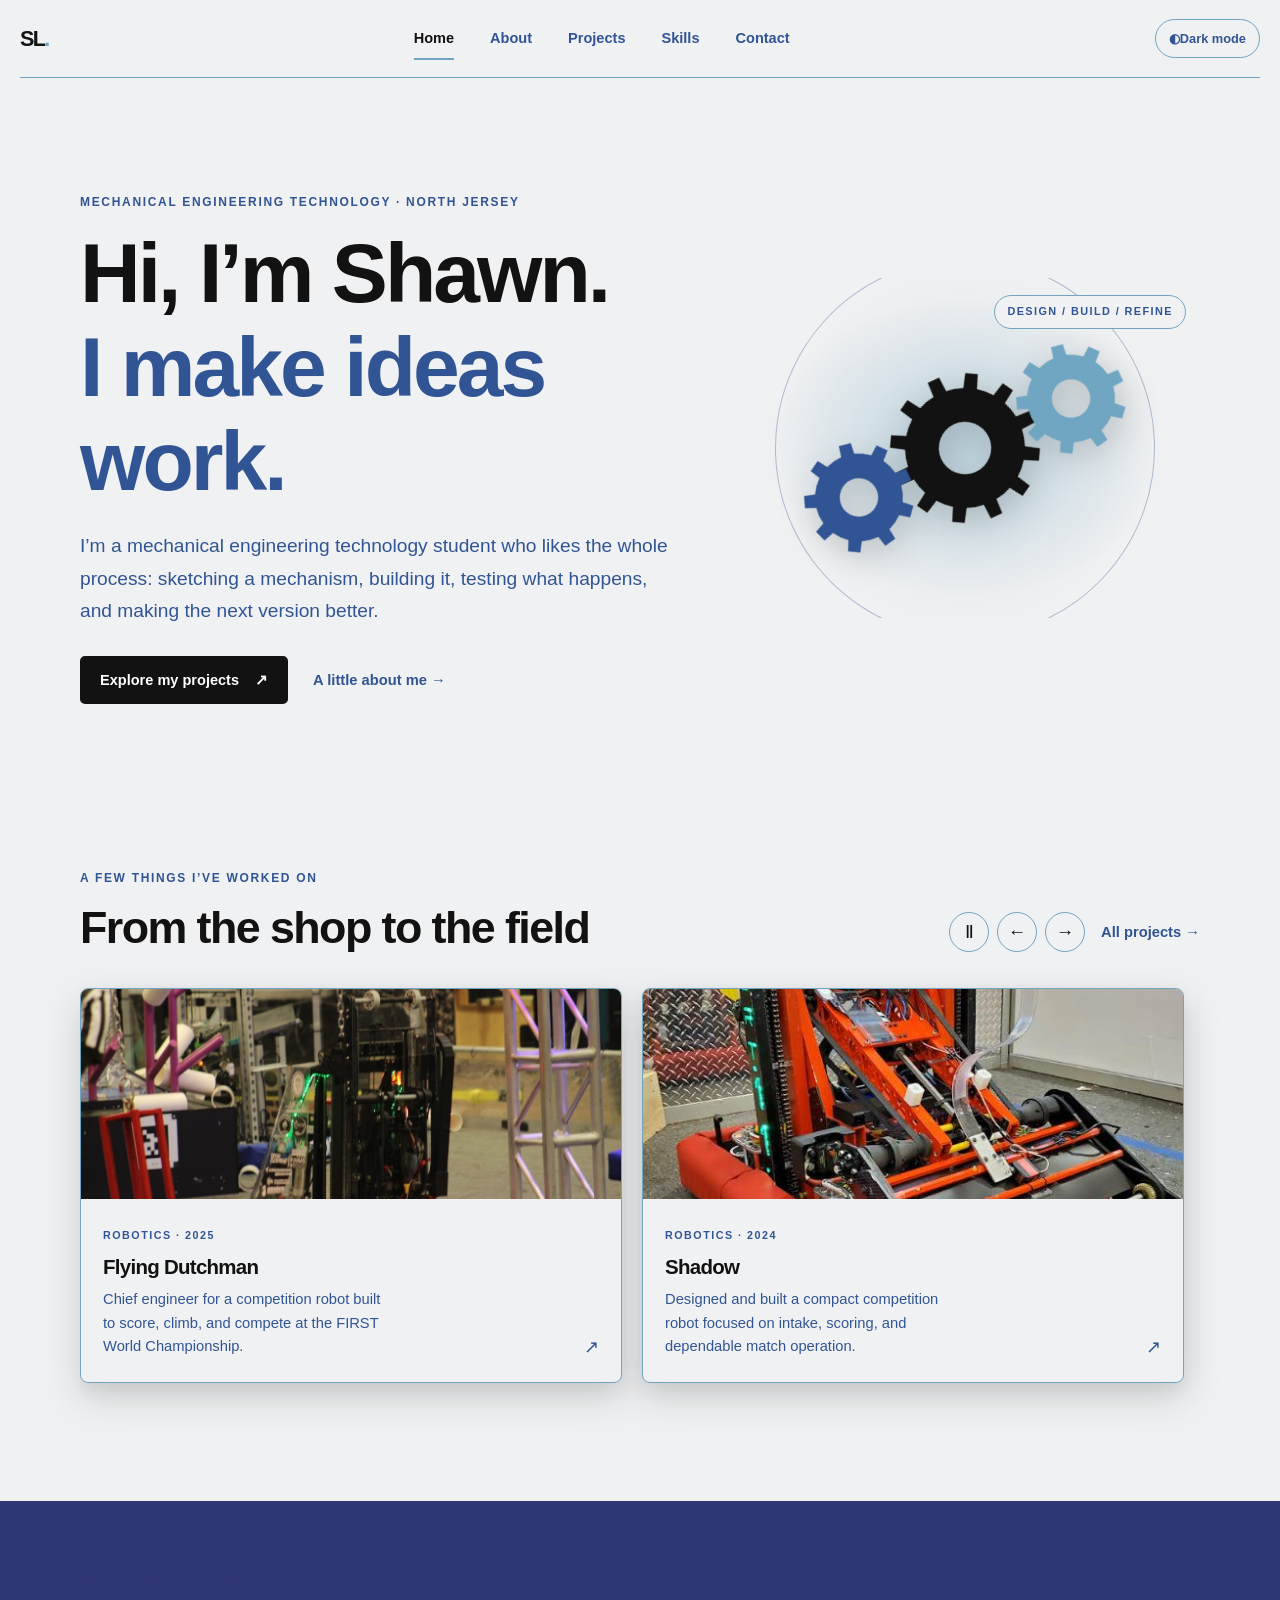
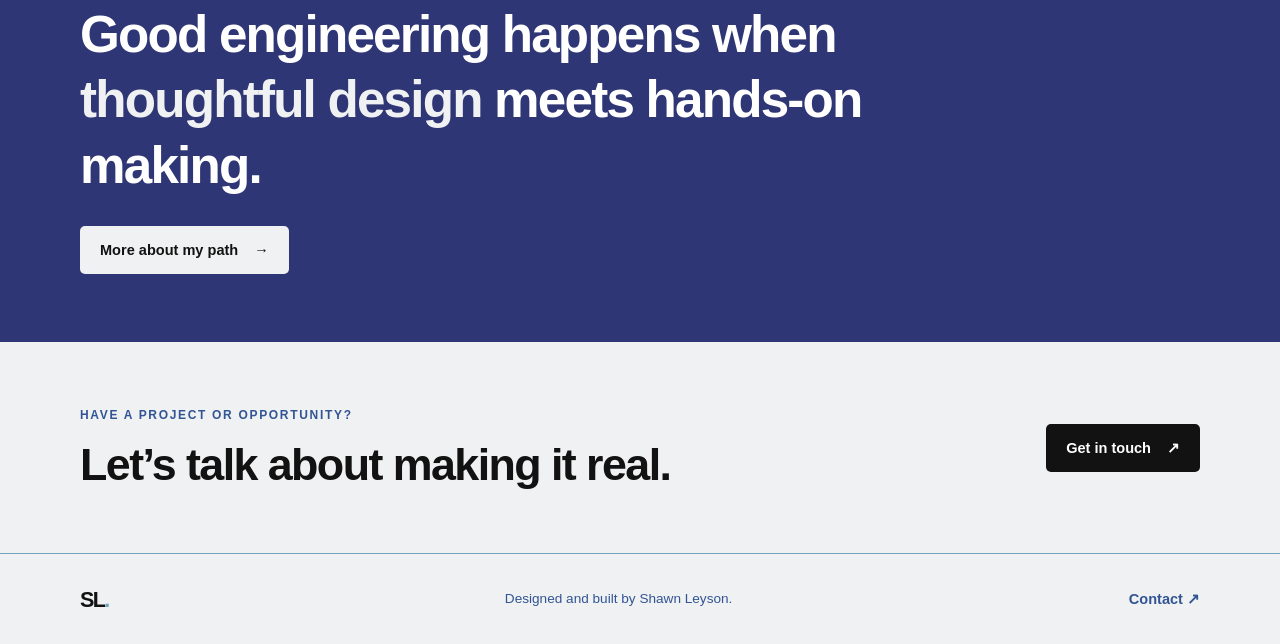
==== commit 3376c80e: "Show all projects in homepage carousel" ====
--- a/index.html
+++ b/index.html
@@ -34,9 +34,9 @@
     <section class="section wrap">
       <div class="section-heading"><div><p class="eyebrow">A few things I’ve worked on</p><h2>From the shop to the field</h2></div><div class="section-actions"><div class="carousel-controls" data-project-controls hidden><button class="carousel-control" type="button" data-project-rotation aria-label="Pause automatic carousel rotation"><span aria-hidden="true">Ⅱ</span></button><button class="carousel-control" type="button" data-project-previous aria-label="Previous projects">←</button><button class="carousel-control" type="button" data-project-next aria-label="Next projects">→</button></div><a class="text-link" href="projects.html">All projects <span aria-hidden="true">→</span></a></div></div>
       <div class="project-grid" data-project-carousel role="region" aria-label="Featured projects" aria-roledescription="carousel" tabindex="0">
-        <a class="project-card" href="projects.html#robot-2025"><img src="assets/flying-dutchman-competition.jpg" alt="MORT 11's Flying Dutchman robot at a competition"><div class="card-body"><span class="card-kicker">Robotics · 2025</span><h3>Flying Dutchman</h3><p>Chief engineer for a competition robot built to score, climb, and compete at the FIRST World Championship.</p><span class="card-arrow" aria-hidden="true">↗</span></div></a>
+        <a class="project-card" href="projects.html#robot-2025"><img src="assets/flying-dutchman-competition.jpg" alt="MORT 11's Flying Dutchman robot at a competition"><div class="card-body"><span class="card-kicker">Robotics · 2025</span><h3>Flying Dutchman</h3><p>Chief engineer for a competition robot built to score, climb, and compete at the FIRST World Championship.</p><span class="card-arrow" aria-hidden="true">↗</span></div></a><a class="project-card" href="projects.html#robot-2024"><img src="assets/robot-shadow-competition.jpg" alt="Shadow, MORT 11's 2024 robot, on the competition field"><div class="card-body"><span class="card-kicker">Robotics · 2024</span><h3>Shadow</h3><p>Designed and built a compact competition robot focused on intake, scoring, and dependable match operation.</p><span class="card-arrow" aria-hidden="true">↗</span></div></a>
         <a class="project-card" href="projects.html#jominy-specimens"><img src="assets/jominy-specimen-batch.jpg" alt="A batch of machined Jominy specimens arranged beside a digital caliper"><div class="card-body"><span class="card-kicker">Manufacturing · Since 2025</span><h3>Jominy test specimens</h3><p>Machined and inspected repeatable samples for materials science laboratory experiments.</p><span class="card-arrow" aria-hidden="true">↗</span></div></a>
-        <a class="project-card" href="projects.html#hunch-covers"><img src="assets/hunch-actuator-cover.jpg" alt="Finished machined aluminum actuator cover held for inspection"><div class="card-body"><span class="card-kicker">NASA HUNCH · 2024</span><h3>Actuator close-out covers</h3><p>Designed and manufactured hardware with engineering review under NASA HUNCH guidance.</p><span class="card-arrow" aria-hidden="true">↗</span></div></a>
+        <a class="project-card" href="projects.html#gearbox"><img src="assets/worm-gearbox-prototype.jpg" alt="Machined aluminum prototype of a custom worm-drive gearbox"><div class="card-body"><span class="card-kicker">Mechanical Design · 2024</span><h3>Custom FRC drivetrain gearbox</h3><p>Designed and fabricated a compact worm-drive gearbox through CAD, machining, assembly, and testing.</p><span class="card-arrow" aria-hidden="true">↗</span></div></a><a class="project-card" href="projects.html#hunch-covers"><img src="assets/hunch-actuator-cover.jpg" alt="Finished machined aluminum actuator cover held for inspection"><div class="card-body"><span class="card-kicker">NASA HUNCH · 2024</span><h3>Actuator close-out covers</h3><p>Designed and manufactured hardware with engineering review under NASA HUNCH guidance.</p><span class="card-arrow" aria-hidden="true">↗</span></div></a>
       </div>
     </section>
 
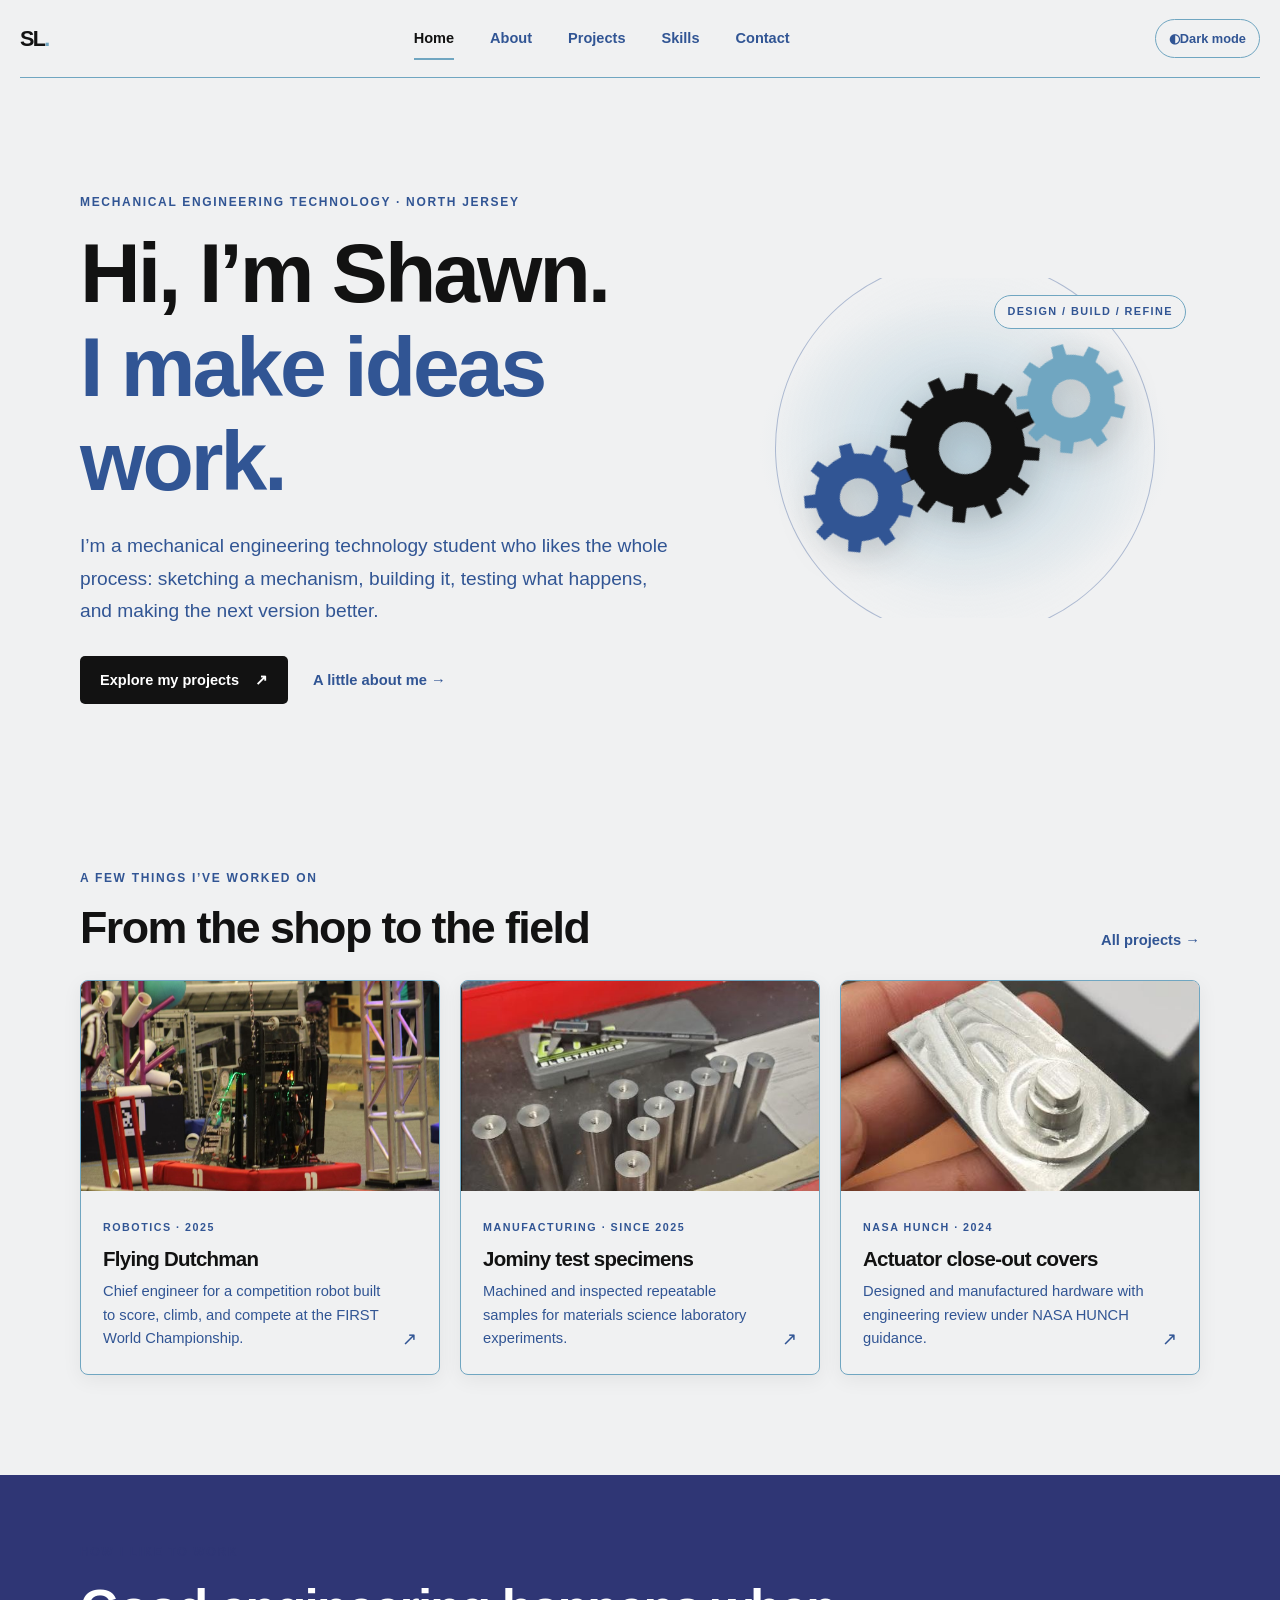
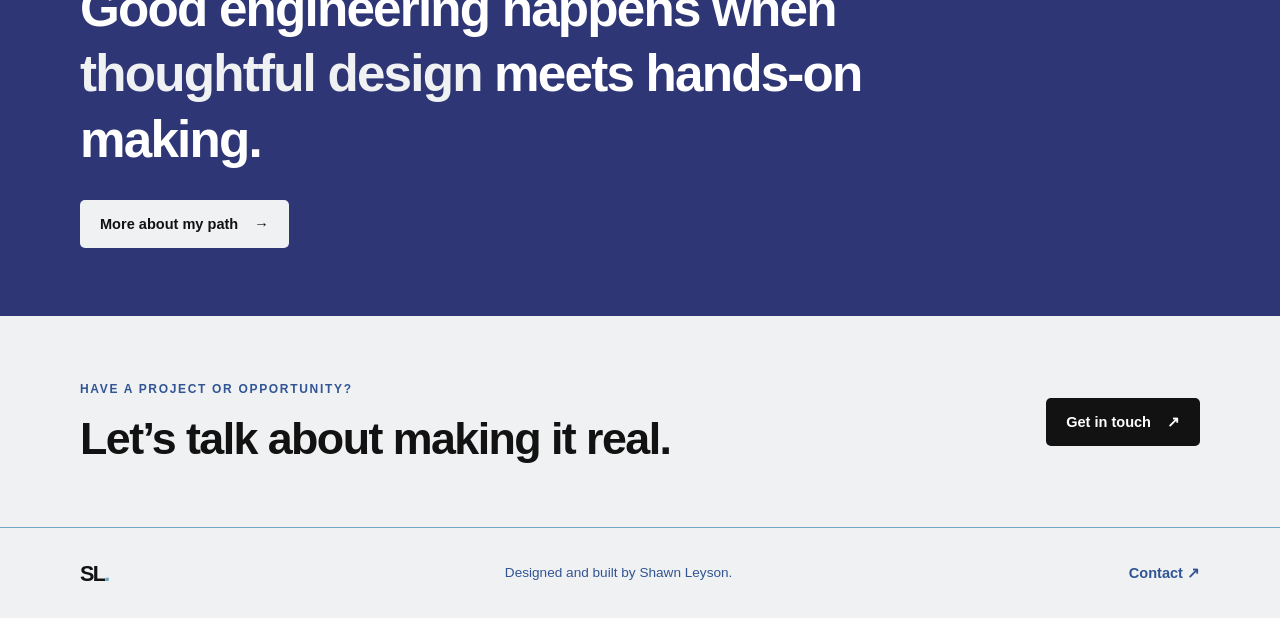
==== commit 8b3e9295: "Restore static featured projects section" ====
--- a/index.html
+++ b/index.html
@@ -32,11 +32,11 @@
 
     <!-- MOVEABLE SECTION: selected work. Edit project cards in projects.html. -->
     <section class="section wrap">
-      <div class="section-heading"><div><p class="eyebrow">A few things I’ve worked on</p><h2>From the shop to the field</h2></div><div class="section-actions"><div class="carousel-controls" data-project-controls hidden><button class="carousel-control" type="button" data-project-rotation aria-label="Pause automatic carousel rotation"><span aria-hidden="true">Ⅱ</span></button><button class="carousel-control" type="button" data-project-previous aria-label="Previous projects">←</button><button class="carousel-control" type="button" data-project-next aria-label="Next projects">→</button></div><a class="text-link" href="projects.html">All projects <span aria-hidden="true">→</span></a></div></div>
-      <div class="project-grid" data-project-carousel role="region" aria-label="Featured projects" aria-roledescription="carousel" tabindex="0">
-        <a class="project-card" href="projects.html#robot-2025"><img src="assets/flying-dutchman-competition.jpg" alt="MORT 11's Flying Dutchman robot at a competition"><div class="card-body"><span class="card-kicker">Robotics · 2025</span><h3>Flying Dutchman</h3><p>Chief engineer for a competition robot built to score, climb, and compete at the FIRST World Championship.</p><span class="card-arrow" aria-hidden="true">↗</span></div></a><a class="project-card" href="projects.html#robot-2024"><img src="assets/robot-shadow-competition.jpg" alt="Shadow, MORT 11's 2024 robot, on the competition field"><div class="card-body"><span class="card-kicker">Robotics · 2024</span><h3>Shadow</h3><p>Designed and built a compact competition robot focused on intake, scoring, and dependable match operation.</p><span class="card-arrow" aria-hidden="true">↗</span></div></a>
+      <div class="section-heading"><div><p class="eyebrow">A few things I’ve worked on</p><h2>From the shop to the field</h2></div><a class="text-link" href="projects.html">All projects <span aria-hidden="true">→</span></a></div>
+      <div class="project-grid">
+        <a class="project-card" href="projects.html#robot-2025"><img src="assets/flying-dutchman-competition.jpg" alt="MORT 11's Flying Dutchman robot at a competition"><div class="card-body"><span class="card-kicker">Robotics · 2025</span><h3>Flying Dutchman</h3><p>Chief engineer for a competition robot built to score, climb, and compete at the FIRST World Championship.</p><span class="card-arrow" aria-hidden="true">↗</span></div></a>
         <a class="project-card" href="projects.html#jominy-specimens"><img src="assets/jominy-specimen-batch.jpg" alt="A batch of machined Jominy specimens arranged beside a digital caliper"><div class="card-body"><span class="card-kicker">Manufacturing · Since 2025</span><h3>Jominy test specimens</h3><p>Machined and inspected repeatable samples for materials science laboratory experiments.</p><span class="card-arrow" aria-hidden="true">↗</span></div></a>
-        <a class="project-card" href="projects.html#gearbox"><img src="assets/worm-gearbox-prototype.jpg" alt="Machined aluminum prototype of a custom worm-drive gearbox"><div class="card-body"><span class="card-kicker">Mechanical Design · 2024</span><h3>Custom FRC drivetrain gearbox</h3><p>Designed and fabricated a compact worm-drive gearbox through CAD, machining, assembly, and testing.</p><span class="card-arrow" aria-hidden="true">↗</span></div></a><a class="project-card" href="projects.html#hunch-covers"><img src="assets/hunch-actuator-cover.jpg" alt="Finished machined aluminum actuator cover held for inspection"><div class="card-body"><span class="card-kicker">NASA HUNCH · 2024</span><h3>Actuator close-out covers</h3><p>Designed and manufactured hardware with engineering review under NASA HUNCH guidance.</p><span class="card-arrow" aria-hidden="true">↗</span></div></a>
+        <a class="project-card" href="projects.html#hunch-covers"><img src="assets/hunch-actuator-cover.jpg" alt="Finished machined aluminum actuator cover held for inspection"><div class="card-body"><span class="card-kicker">NASA HUNCH · 2024</span><h3>Actuator close-out covers</h3><p>Designed and manufactured hardware with engineering review under NASA HUNCH guidance.</p><span class="card-arrow" aria-hidden="true">↗</span></div></a>
       </div>
     </section>
 
--- a/styles.css
+++ b/styles.css
@@ -3,10 +3,10 @@
 *{box-sizing:border-box}html{scroll-behavior:smooth}body{margin:0;background:var(--paper);color:var(--ink);font-family:var(--sans);font-size:16px;line-height:1.65}a{color:inherit}img{display:block;max-width:100%}.wrap{width:min(var(--max),calc(100% - 40px));margin-inline:auto}.sr-only{position:absolute;width:1px;height:1px;padding:0;margin:-1px;overflow:hidden;clip:rect(0,0,0,0);white-space:nowrap;border:0}.skip-link{position:absolute;top:-60px;left:16px;z-index:20;background:var(--plum);color:#fff;padding:10px 16px;border-radius:0 0 8px 8px}.skip-link:focus{top:0}:focus-visible{outline:3px solid #315594;outline-offset:4px;border-radius:3px}
 .site-header{min-height:78px;width:min(1280px,calc(100% - 40px));margin:auto;display:flex;align-items:center;gap:28px;border-bottom:1px solid var(--line)}.brand{font-size:1.35rem;font-weight:850;letter-spacing:-.08em;text-decoration:none;color:var(--plum)}.brand span{color:#70A6C1}.site-nav{display:flex;align-items:center;justify-content:center;gap:clamp(15px,3vw,36px);margin-inline:auto}.site-nav a,.site-footer a:not(.brand){font-size:.91rem;text-decoration:none;color:var(--slate);font-weight:650}.site-nav a:hover,.site-nav a[aria-current=page]{color:var(--plum)}.site-nav a[aria-current=page]{box-shadow:inset 0 -2px #70A6C1;padding-block:9px}.theme-toggle,.menu-toggle{font:inherit;color:var(--slate);background:transparent;border:1px solid var(--line);border-radius:999px;padding:8px 13px;cursor:pointer}.theme-toggle{display:none;font-size:.8rem;font-weight:650}.js-enabled .theme-toggle{display:inline-flex}.menu-toggle{display:none}
 h1,h2,h3,p{margin-top:0}h1,h2,h3{line-height:1.12;letter-spacing:-.035em}h1{font-size:clamp(2.8rem,7vw,5.25rem);margin-bottom:22px;font-weight:800}h1 span,.page-intro h1 span{color:var(--slate)}h2{font-size:clamp(1.8rem,4vw,2.8rem);margin-bottom:14px}h3{font-size:1.28rem;margin-bottom:9px}p{margin-bottom:16px}.eyebrow,.card-kicker{font-size:.75rem;text-transform:uppercase;letter-spacing:.14em;font-weight:750;color:var(--slate)}.eyebrow{margin-bottom:13px}.lede{font-size:clamp(1.06rem,1.5vw,1.23rem);line-height:1.7;color:var(--muted);max-width:650px}.hero{display:grid;grid-template-columns:1.12fr .88fr;gap:52px;align-items:center;padding-block:88px 100px;min-height:570px}.hero-copy{padding-block:15px}.hero-art{height:340px;position:relative;display:grid;place-items:center;background:radial-gradient(ellipse at center,rgba(112,166,193,.30),rgba(240,241,242,.35) 62%,transparent 63%);overflow:hidden}.gear-cluster{position:absolute;left:50%;top:50%;width:380px;height:380px;transform:translate(-50%,-50%) rotate(-25deg);transform-origin:center}.gear-circle{position:absolute;left:50%;top:50%;transform:translate(-50%,-50%);width:380px;aspect-ratio:1;border:1px solid rgba(49,85,148,.35);border-radius:50%;background:radial-gradient(circle,rgba(112,166,193,.14),transparent 70%)}.gear{position:absolute;display:block;fill:currentColor;filter:drop-shadow(0 10px 16px rgba(18,18,18,.18));transform-box:fill-box;transform-origin:center}.gear-large{width:150px;height:150px;left:calc(50% - 75px);top:calc(50% - 75px)}.gear-small{width:110px;height:110px;left:calc(50% - 172px);top:calc(50% - 55px);color:var(--slate)}.gear-medium{width:110px;height:110px;left:calc(50% + 62px);top:calc(50% - 55px);color:var(--mauve)}.gear-large{animation:gear-turn-large 12s linear infinite}.gear-small{animation:gear-turn-small 12s linear infinite}.gear-medium{animation:gear-turn-medium 12s linear infinite}@keyframes gear-turn-medium{from{transform:rotate(0)}to{transform:rotate(-480deg)}}@keyframes gear-turn-large{from{transform:rotate(0)}to{transform:rotate(360deg)}}@keyframes gear-turn-small{from{transform:rotate(20deg)}to{transform:rotate(-460deg)}}.art-label{position:absolute;right:3%;top:5%;padding:7px 12px;background:var(--paper);border:1px solid var(--line);border-radius:20px;font-size:.68rem;text-transform:uppercase;letter-spacing:.13em;color:var(--slate);font-weight:700}.button-row{display:flex;align-items:center;gap:25px;flex-wrap:wrap;margin-top:28px}.button{min-height:48px;display:inline-flex;align-items:center;justify-content:center;gap:16px;padding:12px 20px;border-radius:5px;text-decoration:none;font-size:.91rem;font-weight:700;transition:transform .18s ease,background .18s ease}.button:hover{transform:translateY(-2px)}.button-primary{background:var(--plum);color:#fff}.button-primary:hover{background:#2F3675}.button-light{background:var(--cream);color:var(--plum)}.text-link{font-weight:700;text-decoration:none;color:var(--slate);font-size:.92rem}.text-link:hover{text-decoration:underline;text-underline-offset:4px}
-.section{padding-block:30px 100px}.section-heading{display:flex;align-items:end;justify-content:space-between;gap:24px;margin-bottom:28px;flex-wrap:wrap}.section-heading h2{margin-bottom:0}.section-actions{display:flex;align-items:center;gap:16px;margin-left:auto}.carousel-controls{display:flex;gap:8px}.carousel-controls[hidden]{display:none}.carousel-control{display:inline-grid;place-items:center;width:40px;height:40px;border:1px solid var(--line);border-radius:50%;background:var(--card);color:var(--ink);font:inherit;font-size:1.15rem;cursor:pointer}.carousel-control:hover:not(:disabled){background:var(--cream)}.carousel-control:disabled{opacity:.45;cursor:not-allowed}.project-grid{display:flex;gap:20px;overflow-x:auto;scroll-snap-type:x mandatory;scroll-behavior:smooth;scrollbar-width:thin;padding:8px 8px 18px;overscroll-behavior-inline:contain;filter:drop-shadow(0 14px 18px rgba(18,18,18,.16))}.project-card{position:relative;flex:0 0 calc(50% - 10px);scroll-snap-align:start;background:var(--card);border:1px solid var(--line);border-radius:8px;overflow:hidden;text-decoration:none;box-shadow:0 5px 20px rgba(18,18,18,.06);transition:transform .2s ease,box-shadow .2s ease}.project-card:hover{transform:translateY(-4px);box-shadow:var(--shadow)}.project-card img{width:100%;height:210px;object-fit:cover;background:var(--cream)}.card-body{padding:22px 22px 24px}.card-kicker{font-size:.67rem}.card-body h3{margin:9px 0}.card-body p{font-size:.92rem;line-height:1.58;color:var(--muted);margin:0;max-width:35ch}.card-arrow{position:absolute;right:22px;bottom:20px;color:var(--slate);font-size:1.1rem}.statement-band{background:var(--rose);color:#fff;padding-block:68px}.statement-inner{max-width:var(--max)}.statement-band .eyebrow{color:var(--rose)}.statement{font-size:clamp(2rem,4vw,3.4rem);line-height:1.28;letter-spacing:-.035em;font-weight:650;max-width:850px;margin-bottom:28px}.statement em{font-style:normal;color:#F0F1F2}.cta{padding:64px 0;display:flex;align-items:center;justify-content:space-between;gap:24px}.cta h2{max-width:680px;margin-bottom:0}.site-footer{border-top:1px solid var(--line)}.footer-inner{min-height:90px;display:flex;align-items:center;justify-content:space-between;gap:20px}.footer-inner p{font-size:.85rem;color:var(--muted);margin:0}.footer-inner a:not(.brand){font-weight:700;text-decoration:none}
+.section{padding-block:30px 100px}.section-heading{display:flex;align-items:end;justify-content:space-between;gap:24px;margin-bottom:28px}.section-heading h2{margin-bottom:0}.project-grid{display:grid;grid-template-columns:repeat(3,1fr);gap:20px}.project-card{position:relative;background:var(--card);border:1px solid var(--line);border-radius:8px;overflow:hidden;text-decoration:none;box-shadow:0 5px 20px rgba(18,18,18,.06);transition:transform .2s ease,box-shadow .2s ease}.project-card:hover{transform:translateY(-4px);box-shadow:var(--shadow)}.project-card img{width:100%;height:210px;object-fit:cover;background:var(--cream)}.card-body{padding:22px 22px 24px}.card-kicker{font-size:.67rem}.card-body h3{margin:9px 0}.card-body p{font-size:.92rem;line-height:1.58;color:var(--muted);margin:0;max-width:35ch}.card-arrow{position:absolute;right:22px;bottom:20px;color:var(--slate);font-size:1.1rem}.statement-band{background:var(--rose);color:#fff;padding-block:68px}.statement-inner{max-width:var(--max)}.statement-band .eyebrow{color:var(--rose)}.statement{font-size:clamp(2rem,4vw,3.4rem);line-height:1.28;letter-spacing:-.035em;font-weight:650;max-width:850px;margin-bottom:28px}.statement em{font-style:normal;color:#F0F1F2}.cta{padding:64px 0;display:flex;align-items:center;justify-content:space-between;gap:24px}.cta h2{max-width:680px;margin-bottom:0}.site-footer{border-top:1px solid var(--line)}.footer-inner{min-height:90px;display:flex;align-items:center;justify-content:space-between;gap:20px}.footer-inner p{font-size:.85rem;color:var(--muted);margin:0}.footer-inner a:not(.brand){font-weight:700;text-decoration:none}
 .page-main{padding-top:66px}.page-intro{padding:15px 0 64px;max-width:820px}.page-intro h1{font-size:clamp(2.7rem,6vw,4.7rem)}.content-section{padding:38px 0 55px;border-top:1px solid var(--line)}.timeline{display:grid;gap:0}.timeline-item{display:grid;grid-template-columns:145px 1fr;gap:26px;padding:24px 0;border-bottom:1px solid var(--line)}.timeline-date{font-size:.82rem;font-weight:750;color:var(--slate);padding-top:2px}.timeline-item h3{margin-bottom:7px}.subhead{color:var(--slate);font-weight:650;font-size:.94rem;margin-bottom:9px}.timeline-item p:last-child{color:var(--muted);margin-bottom:0}.experience-grid{display:grid;grid-template-columns:repeat(2,1fr);gap:20px}.info-card,.skill-card{padding:26px;border-radius:7px;border:1px solid var(--line);background:var(--card)}.info-card .card-kicker{display:block;margin-bottom:11px}.info-card ul,.project-copy ul{color:var(--muted);padding-left:20px;margin:14px 0 0}.info-card li,.project-copy li{padding-left:3px;margin-bottom:7px}.two-column{display:grid;grid-template-columns:1fr 1fr;gap:50px}.two-column p{color:var(--muted)}
 .project-list{display:grid;gap:26px}.project-feature{display:grid;grid-template-columns:.95fr 1.05fr;gap:36px;align-items:center;padding:28px;background:var(--card);border:1px solid var(--line);border-radius:8px;scroll-margin-top:24px}.project-feature:nth-child(even){grid-template-columns:1.05fr .95fr}.project-feature:nth-child(even)>.project-gallery{order:2}.project-gallery{display:grid;grid-template-columns:1fr;gap:16px}.project-gallery figure{min-width:0;margin:0}.project-gallery img{width:100%;aspect-ratio:4/3;object-fit:contain;border-radius:5px;background:var(--cream)}.project-gallery figcaption{margin-top:7px;color:var(--muted);font-size:.72rem;line-height:1.4}.project-copy h2{margin:7px 0}.project-copy .subhead{margin-bottom:14px}.project-copy>p:not(.eyebrow):not(.subhead):not(.project-result){color:var(--muted)}.project-copy ul{margin-top:12px}.project-result{border-left:3px solid var(--rose);padding:11px 14px;margin:18px 0 0;background:rgba(112,166,193,.18);font-size:.91rem;font-weight:650}.skill-grid{display:grid;grid-template-columns:repeat(2,1fr);gap:18px}.skill-card{position:relative;min-height:240px;padding:30px}.skill-number{display:inline-grid;place-items:center;width:35px;height:35px;border-radius:50%;background:var(--cream);color:var(--slate);font-size:.77rem;font-weight:800;margin-bottom:20px}.skill-card h2{font-size:1.65rem}.skill-card p{color:var(--muted);max-width:55ch}.tag-list{list-style:none;padding:0;margin:20px 0 0;display:flex;flex-wrap:wrap;gap:8px}.tag-list li{border:1px solid var(--line);border-radius:30px;padding:5px 11px;font-size:.78rem;color:var(--slate);background:var(--paper)}.skill-card-note{background:var(--cream)}.skill-card-note .text-link{display:inline-block;margin-top:10px}
 .contact-main{padding-bottom:40px}.contact-panel{display:grid;grid-template-columns:.9fr 1.1fr;gap:50px;padding:38px;background:var(--cream);border-radius:8px}.contact-panel h2{font-size:clamp(1.7rem,3vw,2.45rem)}.contact-note{color:var(--muted);max-width:40ch}.contact-links{display:grid;align-content:center;gap:12px}.contact-link{display:flex;align-items:center;justify-content:space-between;gap:15px;padding:18px 20px;background:var(--card);border:1px solid var(--line);border-radius:5px;text-decoration:none}.contact-link small,.contact-link strong{display:block}.contact-link small{color:var(--slate);font-size:.72rem;text-transform:uppercase;letter-spacing:.1em;font-weight:750}.contact-link strong{font-size:1rem;overflow-wrap:anywhere}.contact-link>span:last-child{font-size:1.25rem;color:var(--slate)}.contact-footnote{padding:38px 0 5px;max-width:700px}.contact-footnote p:last-child{color:var(--muted)}
-body.dark{color-scheme:dark;--paper:#121212;--cream:#2F3675;--ink:#F0F1F2;--slate:#70A6C1;--muted:#F0F1F2;--line:#315594;--card:#2F3675;--plum:#121212;--rose:#2F3675;--shadow:0 18px 50px rgba(0,0,0,.25)}body.dark .site-header,body.dark .site-footer{border-color:var(--line)}body.dark .site-nav a:hover,body.dark .site-nav a:focus-visible,body.dark .site-nav a[aria-current=page]{color:var(--ink)}body.dark .project-grid{filter:drop-shadow(0 14px 18px rgba(112,166,193,.2))}body.dark .brand{color:#F0F1F2}body.dark .button-primary{background:#315594;color:#F0F1F2}body.dark .button-primary:hover{background:#70A6C1;color:#121212}body.dark .statement-band{background:#121212}body.dark .project-result{background:rgba(112,166,193,.18)}body.dark .gear{color:#70A6C1}body.dark .art-label{background:#2F3675;color:var(--ink)}body.dark .theme-toggle{color:var(--ink)}
-@media(min-width:1200px){.hero{padding-block:100px 120px}}@media(max-width:760px){.wrap{width:min(var(--max),calc(100% - 36px))}.site-header{width:calc(100% - 36px);min-height:70px;gap:12px;position:relative;flex-wrap:wrap;padding-block:10px}.brand{margin-right:auto}body.js-enabled .menu-toggle{display:inline-flex;order:2;width:42px;height:42px;align-items:center;justify-content:center}.menu-icon,.menu-icon:before,.menu-icon:after{display:block;width:17px;height:2px;background:var(--plum);position:relative}.menu-icon:before,.menu-icon:after{content:"";position:absolute;left:0}.menu-icon:before{top:-6px}.menu-icon:after{top:6px}.menu-toggle[aria-expanded=true] .menu-icon{background:transparent}.menu-toggle[aria-expanded=true] .menu-icon:before{top:0;transform:rotate(45deg)}.menu-toggle[aria-expanded=true] .menu-icon:after{top:0;transform:rotate(-45deg)}.site-nav{order:4;display:flex;flex-wrap:wrap;gap:7px 16px;width:100%;padding:8px 0 12px}.site-nav a{padding:6px 2px}.site-nav a[aria-current=page]{box-shadow:none}.theme-toggle{order:3;padding:8px 10px;font-size:0}.theme-toggle>span:first-child{font-size:1rem}body.js-enabled .site-nav{display:none;position:absolute;z-index:10;left:0;right:0;top:69px;width:auto;padding:14px 18px 18px;background:var(--paper);border:1px solid var(--line);border-radius:0 0 7px 7px;box-shadow:var(--shadow);align-items:stretch}body.js-enabled .site-nav.is-open{display:grid;gap:0}body.js-enabled .site-nav a{padding:11px 4px}.hero{grid-template-columns:1fr;gap:10px;padding-block:64px 50px;min-height:0}.hero-art{height:330px;grid-row:1}.gear-cluster{width:300px;height:300px}.gear-circle{width:300px}.gear-large{width:120px;height:120px;left:calc(50% - 60px);top:calc(50% - 60px)}.gear-small{width:88px;height:88px;left:calc(50% - 138px);top:calc(50% - 44px)}.gear-medium{width:88px;height:88px;left:calc(50% + 50px);top:calc(50% - 44px)}.hero-copy{padding:5px 0 15px}.project-grid{gap:14px}.project-card{flex-basis:100%}.project-card img{height:230px}.section{padding-block:30px 70px}.section-heading{align-items:start}.cta{padding:48px 0;align-items:start;flex-direction:column}.footer-inner{padding-block:18px;flex-wrap:wrap}.footer-inner p{order:3;width:100%}.page-main{padding-top:48px}.page-intro{padding-bottom:42px}.timeline-item{grid-template-columns:1fr;gap:7px}.experience-grid,.two-column,.skill-grid{grid-template-columns:1fr}.two-column{gap:18px}.project-feature,.project-feature:nth-child(even){grid-template-columns:1fr;gap:22px;padding:18px}.project-feature:nth-child(even)>.project-gallery{order:0}.project-gallery{grid-template-columns:1fr;gap:12px}.project-gallery figcaption{font-size:.68rem}.contact-panel{grid-template-columns:1fr;gap:24px;padding:25px 20px}}
-@media(prefers-reduced-motion:reduce){html,.project-grid{scroll-behavior:auto}*,*::before,*::after{transition:none!important;animation:none!important}}
+body.dark{color-scheme:dark;--paper:#121212;--cream:#2F3675;--ink:#F0F1F2;--slate:#70A6C1;--muted:#F0F1F2;--line:#315594;--card:#2F3675;--plum:#121212;--rose:#2F3675;--shadow:0 18px 50px rgba(0,0,0,.25)}body.dark .site-header,body.dark .site-footer{border-color:var(--line)}body.dark .site-nav a:hover,body.dark .site-nav a:focus-visible,body.dark .site-nav a[aria-current=page]{color:var(--ink)}body.dark .brand{color:#F0F1F2}body.dark .button-primary{background:#315594;color:#F0F1F2}body.dark .button-primary:hover{background:#70A6C1;color:#121212}body.dark .statement-band{background:#121212}body.dark .project-result{background:rgba(112,166,193,.18)}body.dark .gear{color:#70A6C1}body.dark .art-label{background:#2F3675;color:var(--ink)}body.dark .theme-toggle{color:var(--ink)}
+@media(min-width:1200px){.hero{padding-block:100px 120px}}@media(max-width:760px){.wrap{width:min(var(--max),calc(100% - 36px))}.site-header{width:calc(100% - 36px);min-height:70px;gap:12px;position:relative;flex-wrap:wrap;padding-block:10px}.brand{margin-right:auto}body.js-enabled .menu-toggle{display:inline-flex;order:2;width:42px;height:42px;align-items:center;justify-content:center}.menu-icon,.menu-icon:before,.menu-icon:after{display:block;width:17px;height:2px;background:var(--plum);position:relative}.menu-icon:before,.menu-icon:after{content:"";position:absolute;left:0}.menu-icon:before{top:-6px}.menu-icon:after{top:6px}.menu-toggle[aria-expanded=true] .menu-icon{background:transparent}.menu-toggle[aria-expanded=true] .menu-icon:before{top:0;transform:rotate(45deg)}.menu-toggle[aria-expanded=true] .menu-icon:after{top:0;transform:rotate(-45deg)}.site-nav{order:4;display:flex;flex-wrap:wrap;gap:7px 16px;width:100%;padding:8px 0 12px}.site-nav a{padding:6px 2px}.site-nav a[aria-current=page]{box-shadow:none}.theme-toggle{order:3;padding:8px 10px;font-size:0}.theme-toggle>span:first-child{font-size:1rem}body.js-enabled .site-nav{display:none;position:absolute;z-index:10;left:0;right:0;top:69px;width:auto;padding:14px 18px 18px;background:var(--paper);border:1px solid var(--line);border-radius:0 0 7px 7px;box-shadow:var(--shadow);align-items:stretch}body.js-enabled .site-nav.is-open{display:grid;gap:0}body.js-enabled .site-nav a{padding:11px 4px}.hero{grid-template-columns:1fr;gap:10px;padding-block:64px 50px;min-height:0}.hero-art{height:330px;grid-row:1}.gear-cluster{width:300px;height:300px}.gear-circle{width:300px}.gear-large{width:120px;height:120px;left:calc(50% - 60px);top:calc(50% - 60px)}.gear-small{width:88px;height:88px;left:calc(50% - 138px);top:calc(50% - 44px)}.gear-medium{width:88px;height:88px;left:calc(50% + 50px);top:calc(50% - 44px)}.hero-copy{padding:5px 0 15px}.project-grid{grid-template-columns:1fr}.project-card img{height:230px}.section{padding-block:30px 70px}.section-heading{align-items:start}.cta{padding:48px 0;align-items:start;flex-direction:column}.footer-inner{padding-block:18px;flex-wrap:wrap}.footer-inner p{order:3;width:100%}.page-main{padding-top:48px}.page-intro{padding-bottom:42px}.timeline-item{grid-template-columns:1fr;gap:7px}.experience-grid,.two-column,.skill-grid{grid-template-columns:1fr}.two-column{gap:18px}.project-feature,.project-feature:nth-child(even){grid-template-columns:1fr;gap:22px;padding:18px}.project-feature:nth-child(even)>.project-gallery{order:0}.project-gallery{grid-template-columns:1fr;gap:12px}.project-gallery figcaption{font-size:.68rem}.contact-panel{grid-template-columns:1fr;gap:24px;padding:25px 20px}}
+@media(prefers-reduced-motion:reduce){html{scroll-behavior:auto}*,*::before,*::after{transition:none!important;animation:none!important}}
